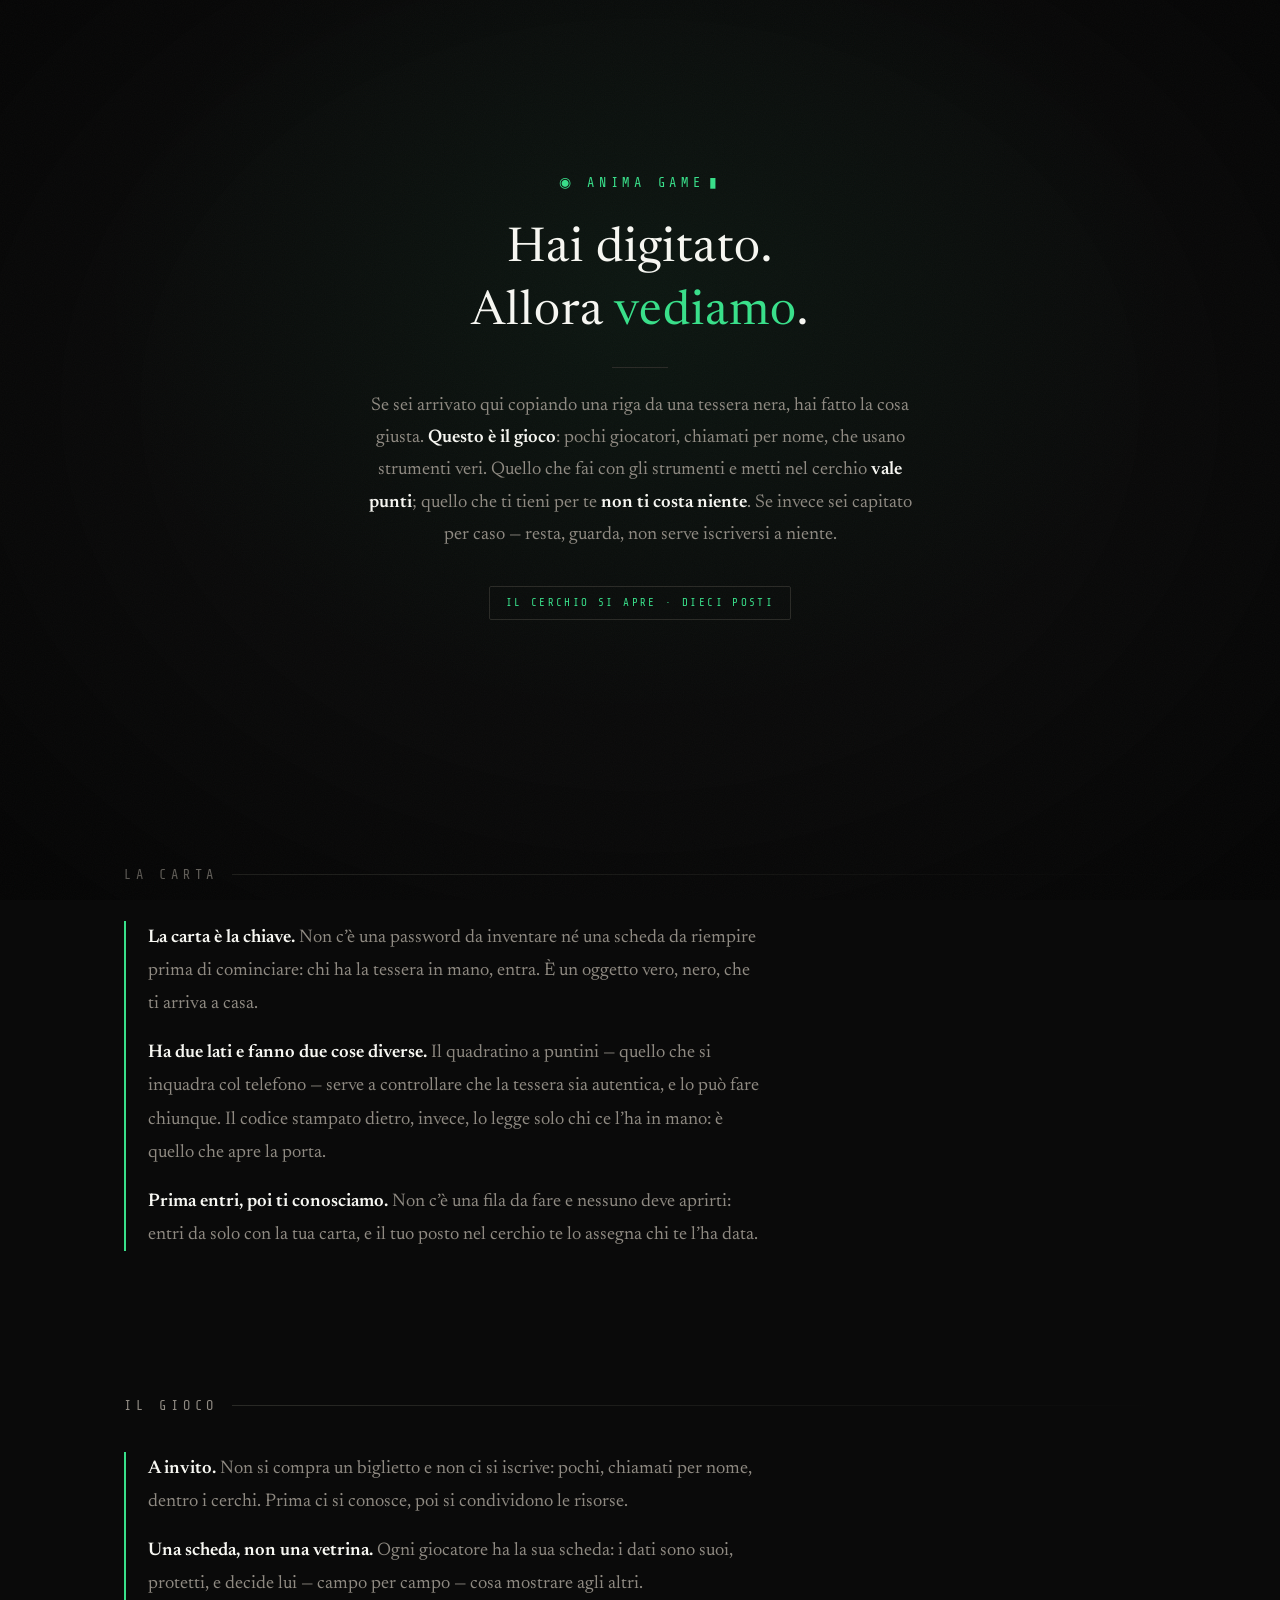
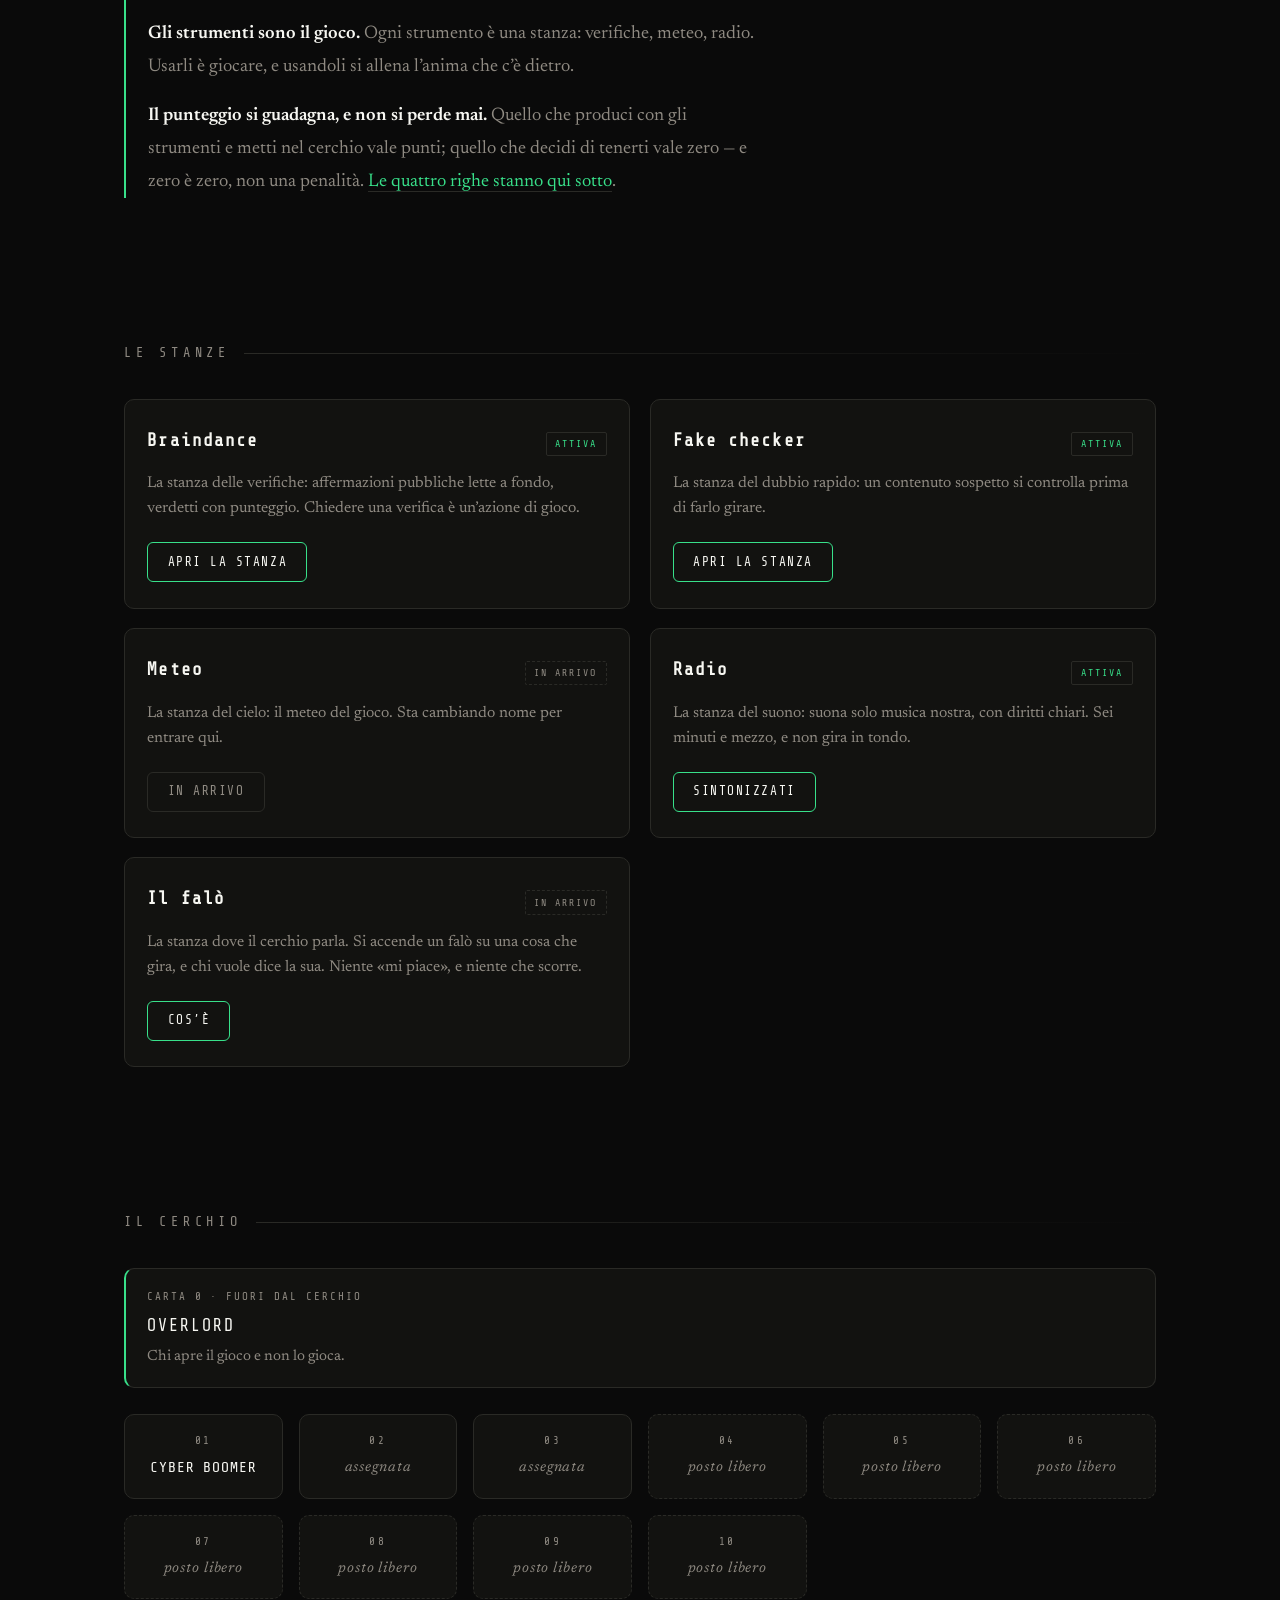
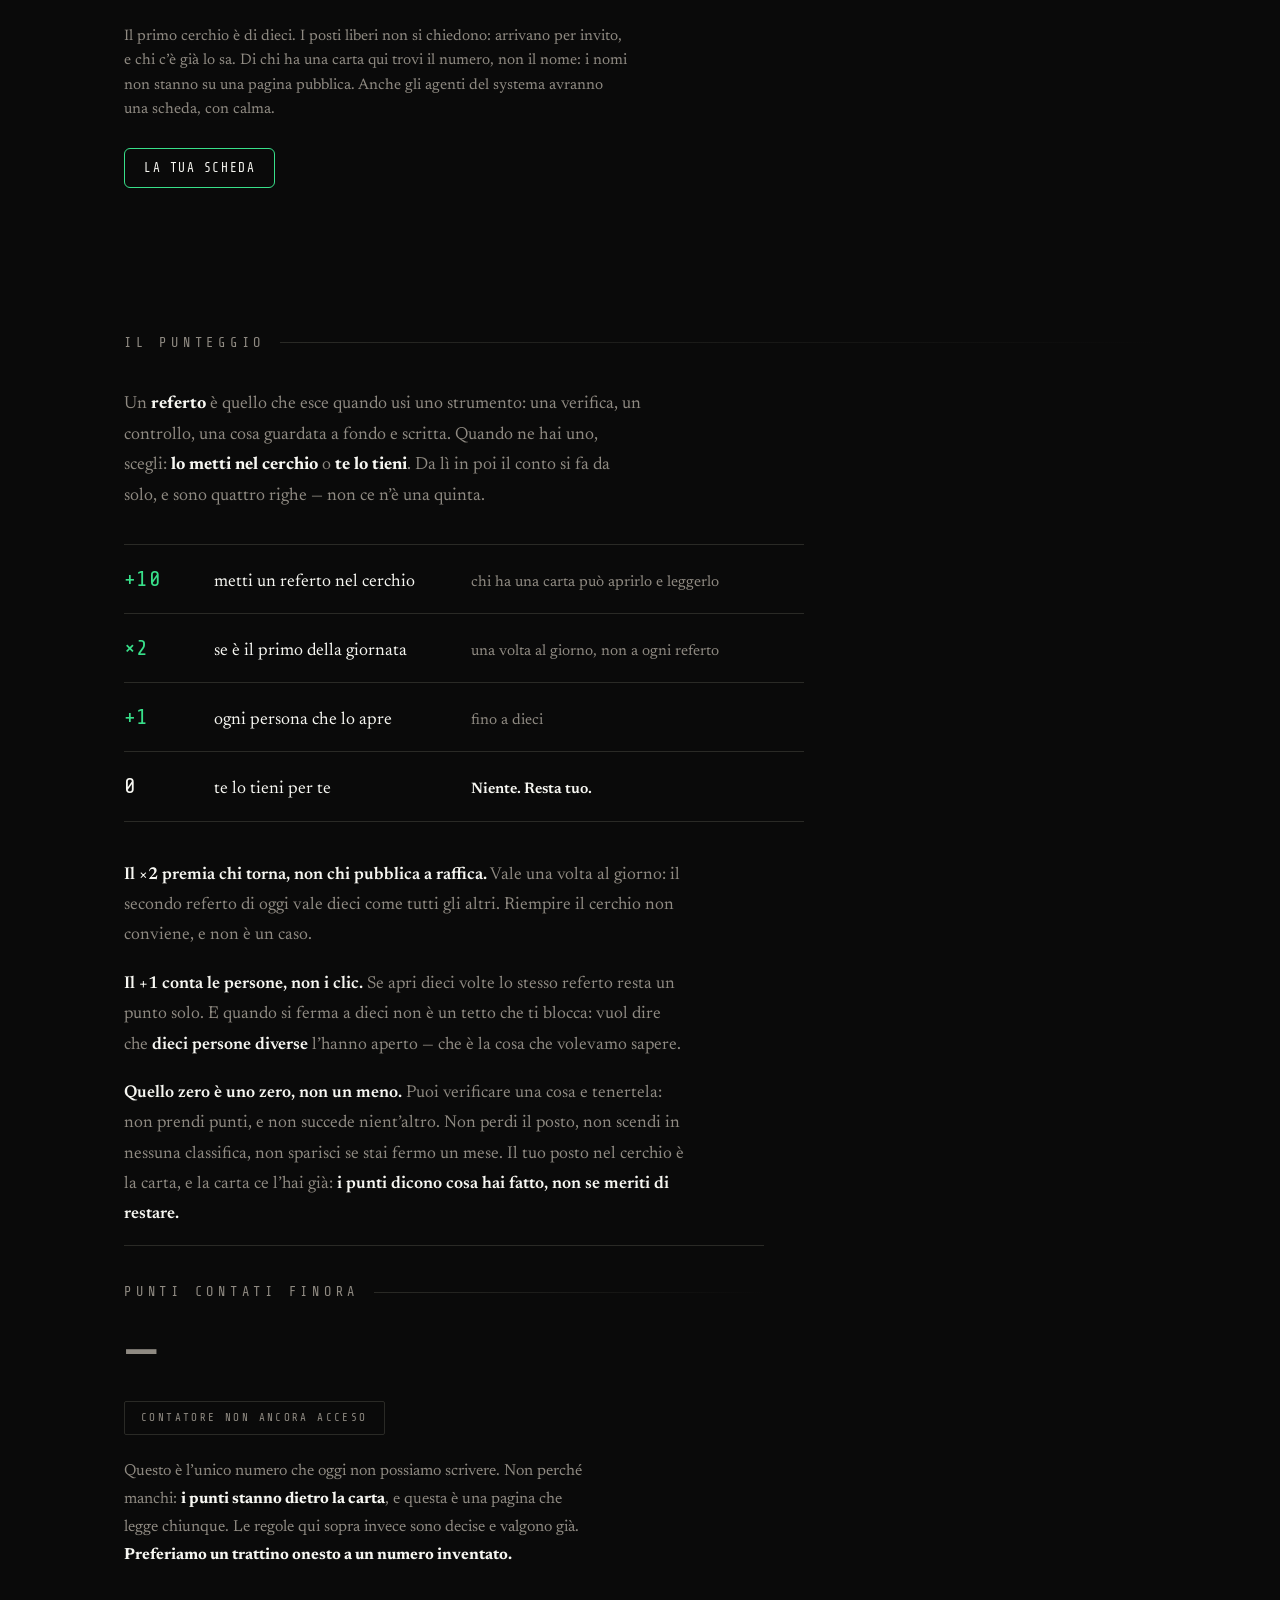
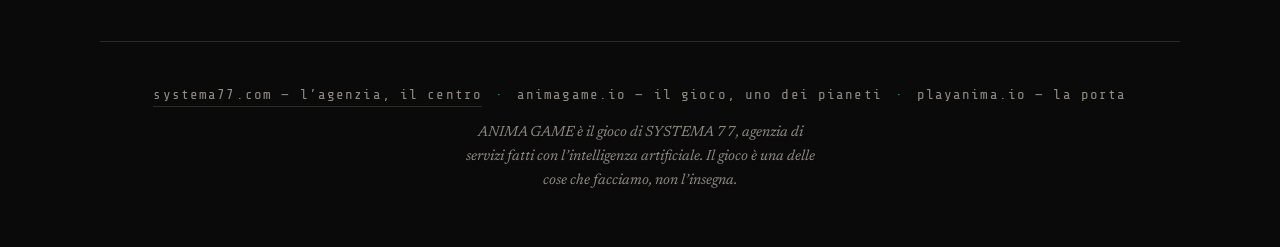
==== index.html @ 6848d3a7 "il solco e' pronto ma NON acceso: nessuno l'ha ancora visto muoversi Regalo di JUDY assegnato al gio" ====
<!doctype html>
<html lang="it">
<head>
<meta charset="utf-8">
<meta name="viewport" content="width=device-width, initial-scale=1">
<title>ANIMA GAME — un gioco a invito</title>
<meta name="description" content="ANIMA GAME — il gioco a invito del SYSTEMA 77. Giocatori, schede, cerchi, strumenti veri.">
<link rel="icon" type="image/svg+xml" href="assets/favicon.svg">
<link rel="preconnect" href="https://fonts.googleapis.com">
<link rel="preconnect" href="https://fonts.gstatic.com" crossorigin>
<link rel="stylesheet" href="https://fonts.googleapis.com/css2?family=Newsreader:ital,opsz,wght@0,6..72,400;0,6..72,600;1,6..72,400&family=Share+Tech+Mono&display=swap">
<link rel="stylesheet" href="assets/stile.css">
<style>
  /* ── HERO ── */
  .hero {
    display: flex;
    flex-direction: column;
    align-items: center;
    justify-content: center;
    min-height: 88vh;
    padding: 2rem 1.5rem;
    text-align: center;
    position: relative;
  }
  .hero::before {
    content: '';
    position: absolute;
    inset: 0;
    background: radial-gradient(ellipse at 50% 38%, rgba(56, 224, 138, .06), transparent 60%);
    pointer-events: none;
  }
  .hero-inner { position: relative; animation: salita .9s ease-out both; }
  .hero .marca { margin-bottom: 1.6rem; }
  .hero h1 {
    font-size: clamp(1.8rem, 5.5vw, 3rem);
    font-weight: 400;
    letter-spacing: .02em;
    line-height: 1.3;
    margin-bottom: 1.2rem;
  }
  .hero h1 b { color: var(--verde); font-weight: 400; }
  .riga { width: 3.5rem; height: 1px; background: var(--linea); margin: 1.4rem auto; }
  .hero .patto {
    max-width: 34rem;
    margin: 0 auto;
    color: var(--muto);
    font-size: clamp(1rem, 2.3vw, 1.15rem);
    line-height: 1.75;
  }
  .hero .patto strong { color: var(--carta); font-weight: 600; }
  .hero .pill { margin-top: 2.2rem; }

  /* ── REGOLE ── */
  .regole {
    max-width: 640px;
    border-left: 2px solid var(--verde);
    padding-left: 1.4rem;
  }
  .regole p {
    font-size: clamp(1rem, 2.2vw, 1.15rem);
    line-height: 1.8;
    color: var(--muto);
  }
  .regole p + p { margin-top: 1rem; }
  .regole strong { color: var(--carta); font-weight: 600; }
  .regole a {
    color: var(--verde);
    text-decoration: none;
    border-bottom: 1px solid var(--linea);
  }
  .regole a:hover, .regole a:focus-visible { border-color: var(--verde); }

  /* ── STRUMENTI (le stanze) ── */
  .griglia-strumenti {
    display: grid;
    grid-template-columns: 1fr;
    gap: 1.2rem;
  }
  @media (min-width: 720px) {
    .griglia-strumenti { grid-template-columns: 1fr 1fr; }
  }
  .stato-riga {
    display: flex;
    align-items: center;
    justify-content: space-between;
    gap: .8rem;
    margin-bottom: .55rem;
  }
  .stato {
    font-family: var(--font-mono);
    font-size: .62rem;
    letter-spacing: .2em;
    text-transform: uppercase;
    color: var(--verde);
    border: 1px solid var(--linea);
    border-radius: 2px;
    padding: .2rem .55rem;
    white-space: nowrap;
  }
  .stato.spento { color: var(--muto); border-style: dashed; }

  /* ── GIOCATORI ── */
  .griglia-giocatori {
    display: grid;
    grid-template-columns: repeat(auto-fill, minmax(150px, 1fr));
    gap: 1rem;
  }
  .slot {
    background: var(--fondo);
    border: 1px solid var(--linea);
    border-radius: 10px;
    padding: 1.1rem 1rem 1.2rem;
    text-align: center;
    transition: border-color .3s ease;
  }
  .slot:hover { border-color: var(--verde); }
  .slot .numero {
    font-family: var(--font-mono);
    font-size: .68rem;
    letter-spacing: .25em;
    color: var(--muto);
    margin-bottom: .5rem;
  }
  .slot .nome {
    font-family: var(--font-mono);
    font-size: .92rem;
    letter-spacing: .06em;
    color: var(--carta);
    line-height: 1.4;
  }
  .slot.libero { border-style: dashed; }
  .slot.libero .nome { color: var(--muto); font-style: italic; font-family: var(--font-serif); }
  /* posto assegnato: c'è qualcuno, ma il nome non è affare di una pagina pubblica */
  .slot.preso .nome { color: var(--muto); font-style: italic; font-family: var(--font-serif); }
  /* la carta 0 sta fuori dal cerchio: larga, sola, sopra la griglia */
  .slot.fuori {
    text-align: left;
    padding: 1.2rem 1.3rem;
    margin-bottom: 1.6rem;
    border-left: 2px solid var(--verde);
  }
  .slot.fuori .numero { letter-spacing: .18em; text-transform: uppercase; }
  .slot.fuori .nome { font-size: 1.05rem; letter-spacing: .12em; }
  .fuori-nota {
    margin-top: .45rem;
    font-family: var(--font-serif);
    font-size: .92rem;
    color: var(--muto);
  }
  .nota-slot {
    margin-top: 1.6rem;
    font-size: .95rem;
    color: var(--muto);
    max-width: 56ch;
  }

  /* ── PUNTEGGIO ── */
  .punteggio-box {
    display: flex;
    flex-direction: column;
    gap: 1.2rem;
    max-width: 640px;
  }
  .contatore {
    font-family: var(--font-mono);
    font-size: clamp(2.4rem, 8vw, 4rem);
    color: var(--verde);
    line-height: 1;
  }
  .contatore .unita {
    display: block;
    font-family: var(--font-mono);
    font-size: .68rem;
    letter-spacing: .25em;
    text-transform: uppercase;
    color: var(--muto);
    margin-top: .6rem;
  }
  .punteggio-box p {
    color: var(--muto);
    font-size: clamp(1rem, 2.2vw, 1.1rem);
    line-height: 1.75;
    max-width: 52ch;
  }
  .punteggio-box strong { color: var(--carta); }

  /* ── LA TABELLINA ──
     Quattro righe, stesso peso visivo. Lo zero NON è mutato e NON è rosso:
     è bianco pieno come le altre. Il colore fa metà del lavoro che dovrebbero
     fare le parole — un gesto che non frutta non è un gesto punito. */
  .tabellina {
    max-width: 680px;
    border-top: 1px solid var(--linea);
  }
  .riga-punti {
    display: grid;
    grid-template-columns: 4.5rem 1fr;
    gap: .2rem 1.1rem;
    padding: 1.05rem 0;
    border-bottom: 1px solid var(--linea);
    align-items: baseline;
  }
  @media (min-width: 720px) {
    .riga-punti { grid-template-columns: 4.5rem 15rem 1fr; align-items: baseline; }
  }
  .riga-punti .p {
    font-family: var(--font-mono);
    font-size: 1.35rem;
    color: var(--verde);
    letter-spacing: .02em;
  }
  .riga-punti.zero .p { color: var(--carta); }
  .riga-punti .gesto {
    color: var(--carta);
    font-size: clamp(1rem, 2.2vw, 1.1rem);
    line-height: 1.5;
  }
  .riga-punti .cosa {
    grid-column: 2 / -1;
    color: var(--muto);
    font-size: .95rem;
    line-height: 1.6;
  }
  @media (min-width: 720px) {
    .riga-punti .cosa { grid-column: 3; }
  }
  .riga-punti .cosa b { color: var(--carta); font-weight: 600; }

  .chiose { max-width: 640px; display: flex; flex-direction: column; gap: 1.15rem; }
  .chiose p {
    color: var(--muto);
    font-size: clamp(1rem, 2.2vw, 1.08rem);
    line-height: 1.75;
    max-width: 56ch;
  }
  .chiose p strong { color: var(--carta); font-weight: 600; }
  .contatore-box {
    margin-top: 1rem;
    padding-top: 2.2rem;
    border-top: 1px solid var(--linea);
    max-width: 640px;
  }
  /* il trattino non è verde: il verde sono i punti veri, e qui non ce ne sono
     ancora. Un segnaposto colorato come un dato è un dato finto. */
  .contatore.spento { color: var(--muto); }
</style>
</head>
<body>

  <!-- ═══ HERO ═══ -->
  <!-- Porta B della carta: chi arriva qui ha DIGITATO «> playanima.io», non scansionato.
       La porta A (il QR → pagina di verifica di KIROSHI) dice «questa carta è autentica»
       ed è registro freddo: qui non si ripete, si accoglie. -->
  <section class="hero">
    <div class="hero-inner">
      <p class="marca cursore">&#9673; Anima Game</p>
      <h1>Hai digitato.<br>Allora <b>vediamo</b>.</h1>
      <div class="riga"></div>
      <p class="patto">
        Se sei arrivato qui copiando una riga da una tessera nera,
        hai fatto la cosa giusta. <strong>Questo è il gioco</strong>:
        pochi giocatori, chiamati per nome, che usano strumenti veri.
        Quello che fai con gli strumenti e metti nel cerchio <strong>vale punti</strong>;
        quello che ti tieni per te <strong>non ti costa niente</strong>.
        Se invece sei capitato per caso — resta, guarda, non serve iscriversi a niente.
      </p>
      <span class="pill">Il cerchio si apre &middot; dieci posti</span>
    </div>
  </section>

  <!-- ═══ IL SOLCO — pronto, NON acceso ═══
       Regalo di JUDY (`JUDY/regalo/solco.js`), assegnato al gioco dal Direttore il 10/08.
       `assets/solco.js` è la COPIA ESATTA della sorgente (sha1 3f6ae05e…), mai riscritta.
       ⛔ La banda NON è in pagina, e la ragione è una sola: **nessuno l'ha ancora vista
       muoversi.** JUDY l'ha chiesto come prima riga del lavoro; nel mio pannello browser
       la pagina è servita `hidden`, quindi `requestAnimationFrame` è congelato — e in
       `solco.js` `misura()` viene chiamata SOLO da lì (righe 109, 181, 192). Risultato
       misurato: canvas fermo a 300×150, zero pixel accesi, banda nera.
       Non prova che il file sia rotto: prova che qui non è verificabile.
       👉 Si apre `ECHO/PROVA-IL-SOLCO.html` in Brave. Se si muove, si accende con
       DUE RIGHE, qui e in fondo:
         <div data-solco="#38E08A" style="aspect-ratio:2.35/1;background:#000;max-width:1080px;margin:0 auto"></div>
         <script src="assets/solco.js"></script>
       Posto scelto: QUI, fra la prima schermata e «la carta» — la soglia fra «sei
       arrivato» e «ecco il patto». Una sola per pagina, mai dietro al testo. -->

  <!-- ═══ LA CARTA ═══ -->
  <!-- Le due porte della tessera. Regola SQUELCH 06/08: se raccontano la stessa cosa,
       una delle due è sprecata. La verifica dice SE la carta è vera; qui si dice COS'È. -->
  <section class="sezione" id="la-carta">
    <p class="etichetta">la carta</p>
    <div class="regole">
      <p><strong>La carta è la chiave.</strong> Non c&rsquo;è una password da inventare
         né una scheda da riempire prima di cominciare: chi ha la tessera in mano, entra.
         È un oggetto vero, nero, che ti arriva a casa.</p>
      <p><strong>Ha due lati e fanno due cose diverse.</strong> Il quadratino a puntini
         — quello che si inquadra col telefono — serve a controllare che la tessera
         sia autentica, e lo può fare chiunque. Il codice stampato dietro, invece,
         lo legge solo chi ce l&rsquo;ha in mano: è quello che apre la porta.</p>
      <p><strong>Prima entri, poi ti conosciamo.</strong> Non c&rsquo;è una fila da fare
         e nessuno deve aprirti: entri da solo con la tua carta, e il tuo posto
         nel cerchio te lo assegna chi te l&rsquo;ha data.</p>
    </div>
  </section>

  <!-- ═══ IL GIOCO ═══ -->
  <section class="sezione" id="il-gioco">
    <p class="etichetta">il gioco</p>
    <div class="regole">
      <p><strong>A invito.</strong> Non si compra un biglietto e non ci si iscrive:
         pochi, chiamati per nome, dentro i cerchi. Prima ci si conosce, poi si condividono le risorse.</p>
      <p><strong>Una scheda, non una vetrina.</strong> Ogni giocatore ha la sua scheda:
         i dati sono suoi, protetti, e decide lui — campo per campo — cosa mostrare agli altri.</p>
      <p><strong>Gli strumenti sono il gioco.</strong> Ogni strumento è una stanza:
         verifiche, meteo, radio. Usarli è giocare, e usandoli si allena l&rsquo;anima che c&rsquo;è dietro.</p>
      <p><strong>Il punteggio si guadagna, e non si perde mai.</strong> Quello che
         produci con gli strumenti e metti nel cerchio vale punti; quello che decidi
         di tenerti vale zero — e zero è zero, non una penalità.
         <a href="#punteggio">Le quattro righe stanno qui sotto</a>.</p>
    </div>
  </section>

  <!-- ═══ STRUMENTI ═══ -->
  <!-- Ogni strumento è una STANZA del gioco (binario JUDY §5): la home apre le stanze,
       le stanze incorniciano gli strumenti. Le mete vive stanno in strumenti.html. -->
  <section class="sezione" id="strumenti">
    <p class="etichetta">le stanze</p>
    <div class="griglia-strumenti">

      <article class="card">
        <div class="stato-riga"><h3>Braindance</h3><span class="stato">attiva</span></div>
        <p>La stanza delle verifiche: affermazioni pubbliche lette a fondo,
           verdetti con punteggio. Chiedere una verifica è un&rsquo;azione di gioco.</p>
        <a class="btn" href="strumenti.html#braindance">Apri la stanza</a>
      </article>

      <article class="card">
        <div class="stato-riga"><h3>Fake checker</h3><span class="stato">attiva</span></div>
        <p>La stanza del dubbio rapido: un contenuto sospetto si controlla
           prima di farlo girare.</p>
        <a class="btn" href="strumenti.html#fake-checker">Apri la stanza</a>
      </article>

      <article class="card">
        <div class="stato-riga"><h3>Meteo</h3><span class="stato spento">in arrivo</span></div>
        <p>La stanza del cielo: il meteo del gioco.
           Sta cambiando nome per entrare qui.</p>
        <a class="btn presto" aria-disabled="true">In arrivo</a>
      </article>

      <article class="card">
        <div class="stato-riga"><h3>Radio</h3><span class="stato">attiva</span></div>
        <p>La stanza del suono: suona solo musica nostra, con diritti chiari.
           Sei minuti e mezzo, e non gira in tondo.</p>
        <a class="btn" href="https://radio-anima.pages.dev/">Sintonizzati</a>
      </article>

      <!-- Stanza D — IL FALÒ. Ordine del Direttore dell'08/08, direzione JUDY
           (JUDY/PROGETTO-FALO-interazioni-cerchio.md). ⛔ Nessun numero qui:
           i punti del falò (v1.1) aspettano la ratifica del Direttore.
           ⛔ Lessico: mai «forum», «thread», «feed», «commenti». Mai «social». -->
      <article class="card">
        <div class="stato-riga"><h3>Il falò</h3><span class="stato spento">in arrivo</span></div>
        <p>La stanza dove il cerchio parla. Si accende un falò su una cosa che gira,
           e chi vuole dice la sua. Niente «mi piace», e niente che scorre.</p>
        <a class="btn" href="strumenti.html#falo">Cos&rsquo;è</a>
      </article>

    </div>
  </section>

  <!-- ═══ GIOCATORI ═══ -->
  <!-- 🔴 REGOLA DURA: nessun nome di persona reale in questo repo — è pubblico due volte
       (sito + raw). I giocatori 2 e 3 sono persone vere: appaiono come «assegnata», MAI
       col nome. «Cyber Boomer» è un personaggio pubblico, non una persona: può stare.
       Roster: ROSTER-E-CICLO.md 06/08 — la carta 0 è FUORI dal conteggio, non gioca. -->
  <section class="sezione" id="giocatori">
    <p class="etichetta">il cerchio</p>

    <div class="slot fuori">
      <div class="numero">carta 0 &middot; fuori dal cerchio</div>
      <div class="nome">OVERLORD</div>
      <p class="fuori-nota">Chi apre il gioco e non lo gioca.</p>
    </div>

    <div class="griglia-giocatori">
      <div class="slot">
        <div class="numero">01</div>
        <div class="nome">CYBER&nbsp;BOOMER</div>
      </div>
      <div class="slot preso"><div class="numero">02</div><div class="nome">assegnata</div></div>
      <div class="slot preso"><div class="numero">03</div><div class="nome">assegnata</div></div>
      <div class="slot libero"><div class="numero">04</div><div class="nome">posto libero</div></div>
      <div class="slot libero"><div class="numero">05</div><div class="nome">posto libero</div></div>
      <div class="slot libero"><div class="numero">06</div><div class="nome">posto libero</div></div>
      <div class="slot libero"><div class="numero">07</div><div class="nome">posto libero</div></div>
      <div class="slot libero"><div class="numero">08</div><div class="nome">posto libero</div></div>
      <div class="slot libero"><div class="numero">09</div><div class="nome">posto libero</div></div>
      <div class="slot libero"><div class="numero">10</div><div class="nome">posto libero</div></div>
    </div>
    <p class="nota-slot">Il primo cerchio è di dieci. I posti liberi non si chiedono:
       arrivano per invito, e chi c&rsquo;è già lo sa. Di chi ha una carta qui trovi
       il numero, non il nome: i nomi non stanno su una pagina pubblica.
       Anche gli agenti del systema avranno una scheda, con calma.</p>
    <p style="margin-top:1.6rem"><a class="btn" href="scheda.html">La tua scheda</a></p>
  </section>

  <!-- ═══ PUNTEGGIO ═══ -->
  <!-- 🟢 Punteggio v1 RATIFICATO dal Direttore l'08/08 («super. confermo»), fonte
       SQUELCH/DA-JUDY-punteggio-ratificato.md — e già implementato nel Worker
       (SQUELCH/worker-punti/src/worker.js, righe 251-299).
       ⚠️ Qui NON si inventa niente: le REGOLE sono canone e si possono dire oggi;
       il CONTATORE è un numero vivo e resta un trattino finché il Worker non è
       online. Sono due cose diverse, e confonderle ha tenuto muta questa pagina.
       ⛔ L'estensione v1.1 del falò (+5 / +2) NON è ratificata: non compare qui. -->
  <section class="sezione" id="punteggio">
    <p class="etichetta">il punteggio</p>

    <div class="punteggio-box">
      <p>Un <strong>referto</strong> è quello che esce quando usi uno strumento:
         una verifica, un controllo, una cosa guardata a fondo e scritta.
         Quando ne hai uno, scegli: <strong>lo metti nel cerchio</strong> o
         <strong>te lo tieni</strong>. Da lì in poi il conto si fa da solo,
         e sono quattro righe — non ce n&rsquo;è una quinta.</p>
    </div>

    <div class="tabellina" style="margin-top:2rem">
      <div class="riga-punti">
        <span class="p">+10</span>
        <span class="gesto">metti un referto nel cerchio</span>
        <span class="cosa">chi ha una carta può aprirlo e leggerlo</span>
      </div>
      <div class="riga-punti">
        <span class="p">&times;2</span>
        <span class="gesto">se è il primo della giornata</span>
        <span class="cosa">una volta al giorno, non a ogni referto</span>
      </div>
      <div class="riga-punti">
        <span class="p">+1</span>
        <span class="gesto">ogni persona che lo apre</span>
        <span class="cosa">fino a dieci</span>
      </div>
      <div class="riga-punti zero">
        <span class="p">0</span>
        <span class="gesto">te lo tieni per te</span>
        <span class="cosa"><b>Niente. Resta tuo.</b></span>
      </div>
    </div>

    <div class="chiose" style="margin-top:2.4rem">
      <p><strong>Il &times;2 premia chi torna, non chi pubblica a raffica.</strong>
         Vale una volta al giorno: il secondo referto di oggi vale dieci come tutti
         gli altri. Riempire il cerchio non conviene, e non è un caso.</p>

      <p><strong>Il +1 conta le persone, non i clic.</strong> Se apri dieci volte
         lo stesso referto resta un punto solo. E quando si ferma a dieci non è un
         tetto che ti blocca: vuol dire che <strong>dieci persone diverse</strong>
         l&rsquo;hanno aperto — che è la cosa che volevamo sapere.</p>

      <p><strong>Quello zero è uno zero, non un meno.</strong> Puoi verificare una
         cosa e tenertela: non prendi punti, e non succede nient&rsquo;altro.
         Non perdi il posto, non scendi in nessuna classifica, non sparisci se stai
         fermo un mese. Il tuo posto nel cerchio è la carta, e la carta ce l&rsquo;hai
         già: <strong>i punti dicono cosa hai fatto, non se meriti di restare.</strong></p>
    </div>

    <div class="contatore-box">
      <p class="etichetta" style="margin-bottom:1rem">punti contati finora</p>
      <div class="contatore spento">&mdash;</div>
      <span class="pill spenta" style="margin-top:1.1rem">contatore non ancora acceso</span>
      <p style="color:var(--muto);max-width:52ch;margin-top:1.4rem;line-height:1.75">
         Questo è l&rsquo;unico numero che oggi non possiamo scrivere. Non perché
         manchi: <strong style="color:var(--carta)">i punti stanno dietro la carta</strong>,
         e questa è una pagina che legge chiunque. Le regole qui sopra invece sono
         decise e valgono già.
         <strong style="color:var(--carta)">Preferiamo un trattino onesto a un numero
         inventato.</strong></p>
    </div>
  </section>

  <!-- ═══ FOOTER ═══ -->
  <!-- Architettura, parole del Direttore 06/08: «SYSTEMA 77 è il centro del sistema solare,
       attorno la costellazione di Cyber Boomer». ANIMA GAME è UNO dei pianeti, non il centro:
       il footer deve dirlo, non lasciar credere che il gioco sia l'agenzia.
       ⚠️ anima.solar NON è linkato di proposito: oggi serve «Presto qui» e manderebbe
       la gente a credere che il gioco non esista (accertato da D.R.A.G.O. il 06/08).
       Si rimette appena fa 301 qui — la decisione è di ROGUE col Direttore. -->
  <footer class="footer">
    <div class="footer-domini">
      <a href="https://systema77.com">systema77.com &mdash; l&rsquo;agenzia, il centro</a>
      <span class="sep">&middot;</span>
      <span>animagame.io &mdash; il gioco, uno dei pianeti</span>
      <span class="sep">&middot;</span>
      <span>playanima.io &mdash; la porta</span>
    </div>
    <p class="footer-nota">ANIMA GAME è il gioco di SYSTEMA 77, agenzia di servizi fatti con
       l&rsquo;intelligenza artificiale. Il gioco è una delle cose che facciamo, non l&rsquo;insegna.</p>
  </footer>

<!-- creato da ECHO, 2026-08-01 · verde su nero su direzione JUDY, 2026-08-02
     · voce della porta B e roster nuovo, ECHO 2026-08-06 (staffetta maglia 3) -->
</body>
</html>
---- assets/stile.css ----
/* ANIMA GAME — VERDE su NERO (direzione JUDY, DA-JUDY→ECHO 01/08)
   Il colore dei terminali, del «play», della crescita. Il verde è ACCENTO
   (punteggi, stati, azioni, il cursore), mai fondale: il nero domina.
   Mono = macchina (dati, punteggi, etichette) · Serif = umano (la voce del gioco).
   — creato da ECHO, 2026-08-01 · ridipinto su direzione JUDY, 2026-08-02 */

*, *::before, *::after { margin: 0; padding: 0; box-sizing: border-box; }

:root {
  --nero:        #0A0A0A;
  --fondo:       #121210;   /* superficie appena sollevata */
  --verde:       #38E08A;
  --verde-soft:  rgba(56, 224, 138, .08);
  --carta:       #F7F7F2;
  --muto:        #8F8A82;
  --linea:       #2A2A26;
  --font-mono:  'Share Tech Mono', 'Courier New', 'Lucida Console', monospace;
  --font-serif: 'Newsreader', 'Iowan Old Style', 'Palatino Linotype', Palatino, 'Georgia', serif;
}

html { scroll-behavior: smooth; }

body {
  background: var(--nero);
  color: var(--carta);
  font-family: var(--font-serif);
  line-height: 1.6;
  min-height: 100vh;
  overflow-x: hidden;
}

/* vignetta: il buio chiude ai bordi */
body::before {
  content: '';
  position: fixed;
  inset: 0;
  pointer-events: none;
  z-index: 9998;
  background: radial-gradient(ellipse at 50% 45%, transparent 55%, rgba(0, 0, 0, .5) 100%);
}

/* grana leggera (~3%) */
body::after {
  content: '';
  position: fixed;
  inset: 0;
  pointer-events: none;
  z-index: 9999;
  opacity: .03;
  background-image: url("data:image/svg+xml,%3Csvg xmlns='http://www.w3.org/2000/svg' width='140' height='140'%3E%3Cfilter id='n'%3E%3CfeTurbulence type='fractalNoise' baseFrequency='0.9' numOctaves='2' stitchTiles='stitch'/%3E%3C/filter%3E%3Crect width='100%25' height='100%25' filter='url(%23n)'/%3E%3C/svg%3E");
}

/* ── tipografia di servizio ── */
.marca {
  font-family: var(--font-mono);
  letter-spacing: .35em;
  font-size: .85rem;
  color: var(--verde);
  text-transform: uppercase;
}

/* il cursore del terminale: l'accento che respira */
.cursore::after {
  content: '▮';
  color: var(--verde);
  margin-left: .3em;
  animation: lampeggio 1.1s steps(2) infinite;
}
@keyframes lampeggio { 50% { opacity: 0; } }

.etichetta {
  font-family: var(--font-mono);
  font-size: clamp(.7rem, 1.8vw, .85rem);
  letter-spacing: .35em;
  text-transform: uppercase;
  color: var(--muto);
  display: flex;
  align-items: center;
  gap: .9rem;
}
.etichetta::after {
  content: '';
  flex: 1;
  height: 1px;
  background: linear-gradient(90deg, var(--linea), transparent);
}

/* ── struttura ── */
.sezione {
  max-width: 1080px;
  margin: 0 auto;
  padding: 4.5rem 1.5rem;
}
.sezione .etichetta { margin-bottom: 2.2rem; }

/* ── card ── */
.card {
  display: flex;
  flex-direction: column;
  background: var(--fondo);
  border: 1px solid var(--linea);
  border-radius: 10px;
  padding: 1.6rem 1.4rem;
  transition: border-color .3s ease, transform .3s ease;
}
.card:hover,
.card:focus-within {
  border-color: var(--verde);
  transform: translateY(-3px);
}
.card h3 {
  font-family: var(--font-mono);
  font-size: 1.1rem;
  letter-spacing: .06em;
  color: var(--carta);
  margin-bottom: .55rem;
}
.card p {
  color: var(--muto);
  font-size: .98rem;
  line-height: 1.6;
  margin-bottom: 1.3rem;
  flex: 1;
}

/* ── bottoni ── */
.btn {
  display: inline-block;
  align-self: flex-start;
  font-family: var(--font-mono);
  font-size: .8rem;
  letter-spacing: .12em;
  text-transform: uppercase;
  text-decoration: none;
  color: var(--carta);
  background: transparent;
  border: 1px solid var(--verde);
  border-radius: 6px;
  padding: .55rem 1.2rem;
  cursor: pointer;
  transition: background .25s ease;
}
.btn:hover { background: var(--verde-soft); }
.btn:focus-visible { outline: 2px solid var(--verde); outline-offset: 3px; }
.btn.presto {
  color: var(--muto);
  border-color: var(--linea);
  cursor: not-allowed;
  pointer-events: none;
}

/* ── pill di stato ── */
.pill {
  display: inline-block;
  font-family: var(--font-mono);
  font-size: .68rem;
  letter-spacing: .22em;
  text-transform: uppercase;
  color: var(--verde);
  border: 1px solid var(--linea);
  border-radius: 2px;
  padding: .45rem 1rem;
}
.pill.spenta { color: var(--muto); }

/* ── footer costellazione ── */
.footer {
  max-width: 1080px;
  margin: 0 auto;
  padding: 2.6rem 1.5rem 3.4rem;
  border-top: 1px solid var(--linea);
  display: flex;
  flex-direction: column;
  align-items: center;
  gap: .9rem;
  text-align: center;
}
.footer-domini {
  font-family: var(--font-mono);
  font-size: clamp(.74rem, 2vw, .88rem);
  letter-spacing: .08em;
  color: var(--muto);
  display: flex;
  align-items: center;
  gap: .8rem;
  flex-wrap: wrap;
  justify-content: center;
}
.footer-domini a {
  color: var(--muto);
  text-decoration: none;
  border-bottom: 1px solid var(--linea);
  transition: color .25s ease, border-color .25s ease;
}
.footer-domini a:hover,
.footer-domini a:focus-visible {
  color: var(--verde);
  border-color: var(--verde);
  outline: none;
}
.footer-domini .sep { color: var(--verde); opacity: .7; }
.footer-nota {
  font-family: var(--font-serif);
  font-style: italic;
  font-size: .92rem;
  color: var(--muto);
  max-width: 40ch;
}

@keyframes salita {
  from { opacity: 0; transform: translateY(16px); }
  to   { opacity: 1; transform: none; }
}

@media (prefers-reduced-motion: reduce) {
  *, *::before, *::after { animation: none !important; }
}
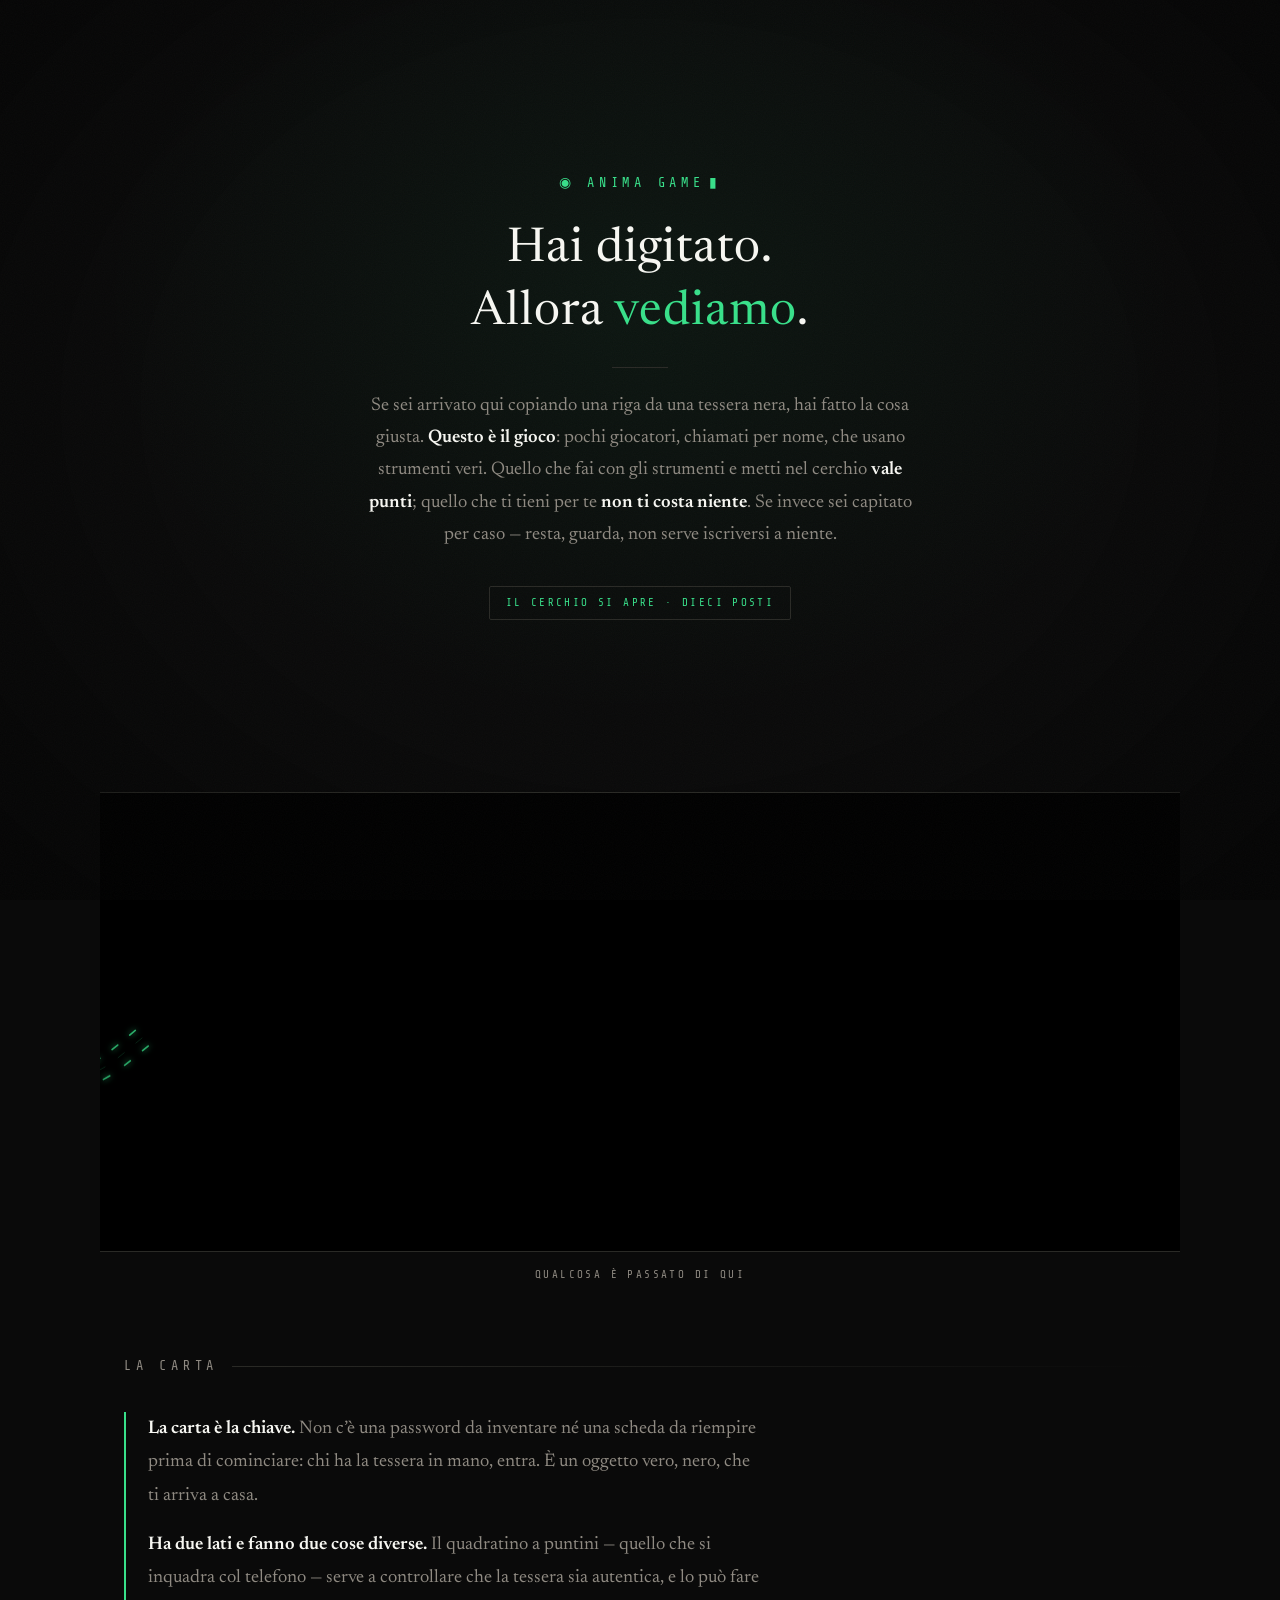
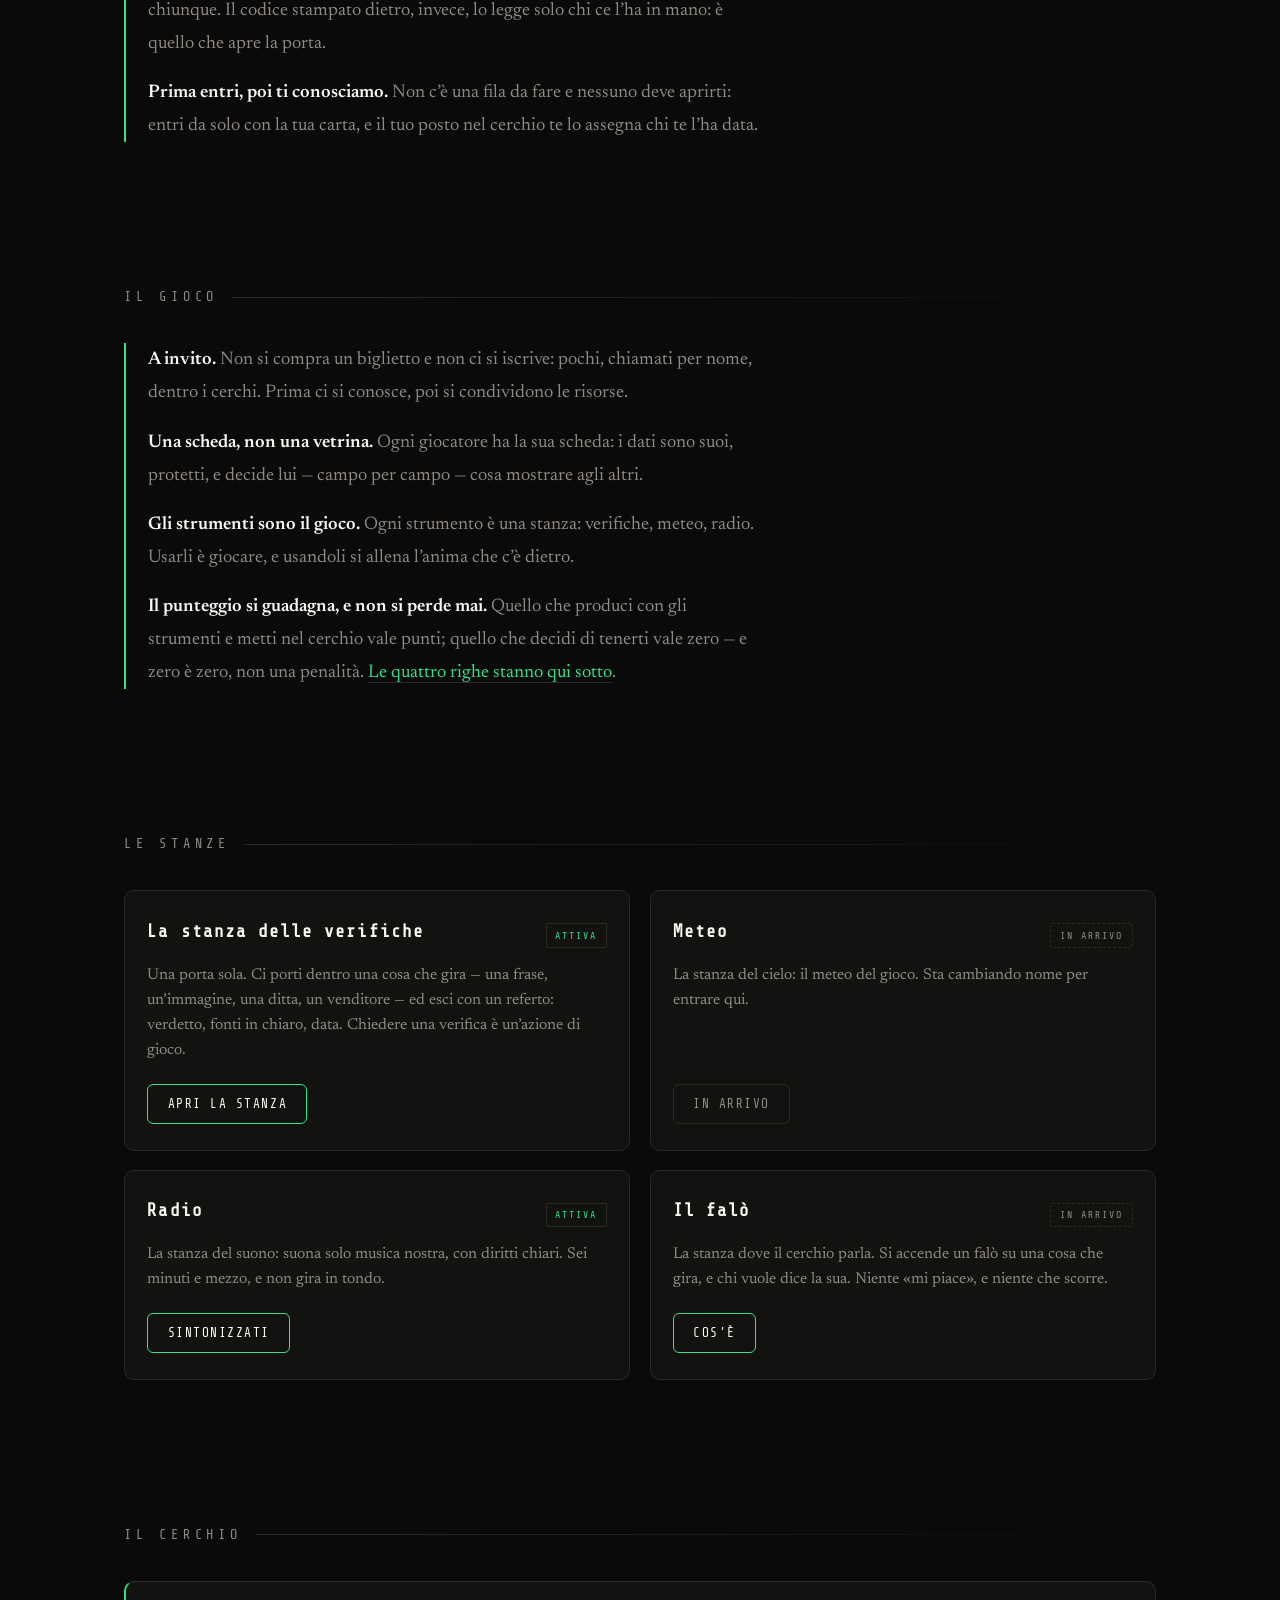
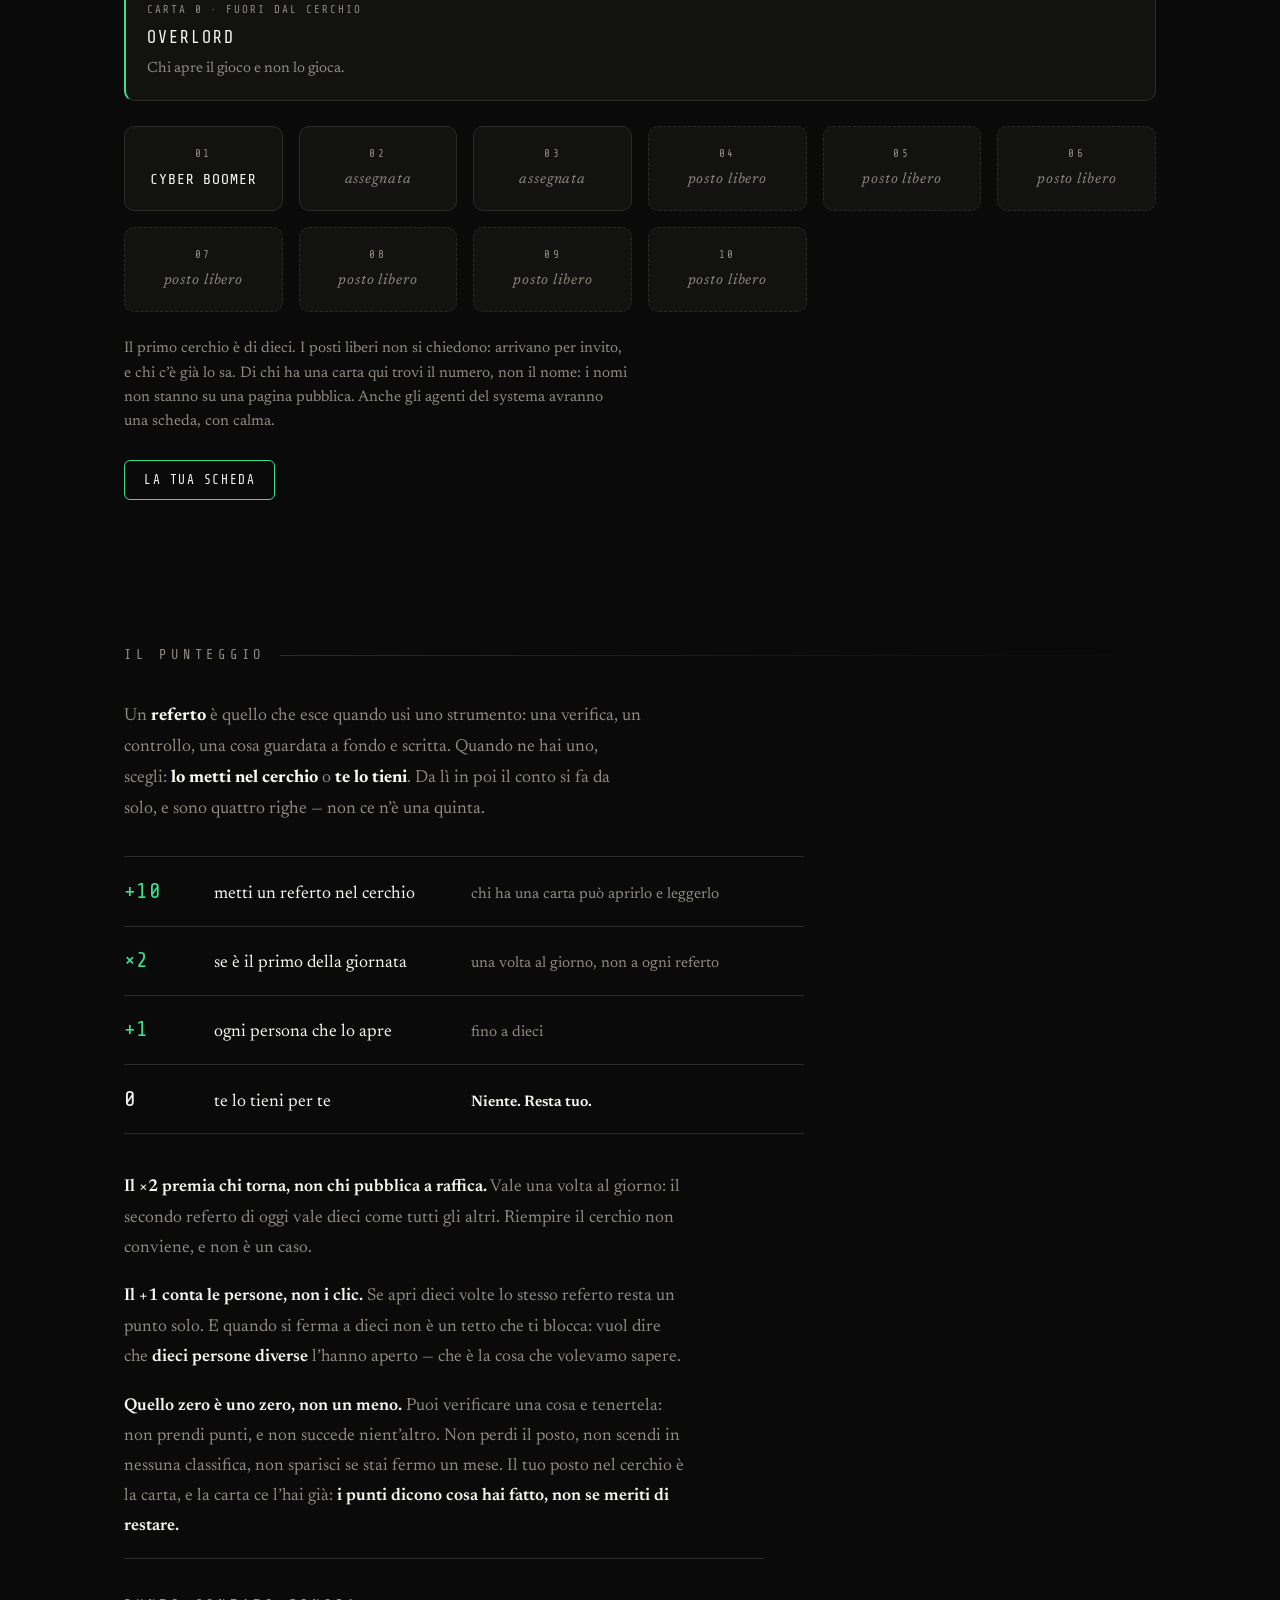
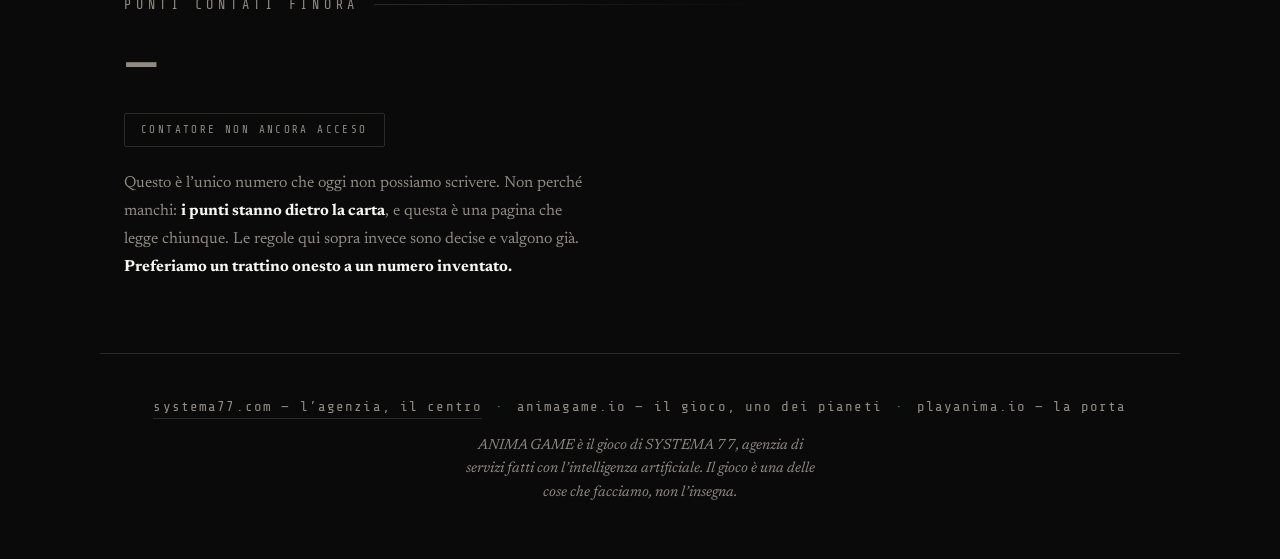
==== commit 9dbb4251: "JUDY: il solco acceso con la misura, e la prima stanza IL SOLCO — acceso in home, fra la prima scher" ====
--- a/index.html
+++ b/index.html
@@ -243,13 +243,37 @@
   /* il trattino non è verde: il verde sono i punti veri, e qui non ce ne sono
      ancora. Un segnaposto colorato come un dato è un dato finto. */
   .contatore.spento { color: var(--muto); }
+
+  /* ── IL SOLCO ──
+     La banda sta DA SOLA fra la prima schermata e «la carta»: mai dietro al
+     testo, mai due per pagina. Il nero è il fondo, il verde è il passaggio. */
+  .solco {
+    max-width: 1080px;
+    margin: 0 auto;
+    aspect-ratio: 2.35 / 1;
+    background: #000;
+    border-top: 1px solid var(--linea);
+    border-bottom: 1px solid var(--linea);
+    touch-action: pan-y;
+  }
+  .solco-didascalia {
+    max-width: 1080px;
+    margin: .9rem auto 0;
+    padding: 0 1.5rem;
+    font-family: var(--font-mono);
+    font-size: .68rem;
+    letter-spacing: .22em;
+    text-transform: uppercase;
+    color: var(--muto);
+    text-align: center;
+  }
 </style>
 </head>
 <body>
 
   <!-- ═══ HERO ═══ -->
   <!-- Porta B della carta: chi arriva qui ha DIGITATO «> playanima.io», non scansionato.
-       La porta A (il QR → pagina di verifica di KIROSHI) dice «questa carta è autentica»
+       La porta A (il QR → la pagina che verifica la carta) dice «questa carta è autentica»
        ed è registro freddo: qui non si ripete, si accoglie. -->
   <section class="hero">
     <div class="hero-inner">
@@ -268,21 +292,32 @@
     </div>
   </section>
 
-  <!-- ═══ IL SOLCO — pronto, NON acceso ═══
-       Regalo di JUDY (`JUDY/regalo/solco.js`), assegnato al gioco dal Direttore il 10/08.
-       `assets/solco.js` è la COPIA ESATTA della sorgente (sha1 3f6ae05e…), mai riscritta.
-       ⛔ La banda NON è in pagina, e la ragione è una sola: **nessuno l'ha ancora vista
-       muoversi.** JUDY l'ha chiesto come prima riga del lavoro; nel mio pannello browser
-       la pagina è servita `hidden`, quindi `requestAnimationFrame` è congelato — e in
-       `solco.js` `misura()` viene chiamata SOLO da lì (righe 109, 181, 192). Risultato
-       misurato: canvas fermo a 300×150, zero pixel accesi, banda nera.
-       Non prova che il file sia rotto: prova che qui non è verificabile.
-       👉 Si apre `ECHO/PROVA-IL-SOLCO.html` in Brave. Se si muove, si accende con
-       DUE RIGHE, qui e in fondo:
-         <div data-solco="#38E08A" style="aspect-ratio:2.35/1;background:#000;max-width:1080px;margin:0 auto"></div>
-         <script src="assets/solco.js"></script>
-       Posto scelto: QUI, fra la prima schermata e «la carta» — la soglia fra «sei
+  <!-- ═══ IL SOLCO — ACCESO il 30/08 ═══
+       Regalo di JUDY, assegnato al gioco dal Direttore il 10/08. Restato spento
+       venti giorni per una ragione giusta: **nessuno l'aveva visto muoversi.**
+       Ora è stato visto, in Chromium, alle larghezze vere — e prima di vederlo
+       si è scoperto perché non andava acceso com'era:
+
+         · la sbiadita non sbiadiva (`destination-out` a 0.018 su canvas 8 bit
+           si blocca ad alpha 25/255): l'inchiostro saliva e basta, 4,5% a 5s →
+           49,6% a 90s su 390px, contro un tetto di casa del 10%;
+         · `unaPassata()` — la versione per chi ha chiesto meno movimento —
+           attraversava dal 5% al 34% della banda e si fermava lì;
+         · il default del colore era #F2E205, il giallo dell'agenzia.
+
+       Tutte e tre riparate in `assets/solco.js` (JUDY, 30/08). Collaudo in
+       Chromium headless, 100s a 390/768/1280/1440px, sempre a 60fps:
+         · l'inchiostro SI ASSESTA e ci resta — 390px 2,91% (15s) · 3,52% (90s)
+           · 3,31% (100s); le tre larghezze maggiori fra 1,3% e 1,5%;
+         · la passata ferma attraversa il 100% della banda (era 5–34%);
+         · col dito addosso per 60s il picco è 5,46%, contro un tetto del 10%.
+       La vita di un cingolo si ricava dalla banda, così il solco è lungo uguale
+       ovunque: a secondi fissi il telefono si riempiva (3,7%) e il desktop
+       restava spoglio (0,6%), e la stessa banda raccontava due cose diverse.
+       Posto: QUI, fra la prima schermata e «la carta» — la soglia fra «sei
        arrivato» e «ecco il patto». Una sola per pagina, mai dietro al testo. -->
+  <div class="solco" data-solco="#38E08A"></div>
+  <p class="solco-didascalia">qualcosa è passato di qui</p>
 
   <!-- ═══ LA CARTA ═══ -->
   <!-- Le due porte della tessera. Regola SQUELCH 06/08: se raccontano la stessa cosa,
@@ -327,18 +362,19 @@
     <p class="etichetta">le stanze</p>
     <div class="griglia-strumenti">
 
+      <!-- ⬜ NOME-DEFINITIVO · qui c'erano DUE card di verifica, e mandavano
+           il giocatore a scegliere lo sportello prima di sapere cosa aveva in
+           mano. Ordine del Direttore 30/08: una porta sola. Il titolo qui sotto
+           è un segnaposto neutro — il nome vero lo sceglie lui. -->
       <article class="card">
-        <div class="stato-riga"><h3>Braindance</h3><span class="stato">attiva</span></div>
-        <p>La stanza delle verifiche: affermazioni pubbliche lette a fondo,
-           verdetti con punteggio. Chiedere una verifica è un&rsquo;azione di gioco.</p>
-        <a class="btn" href="strumenti.html#braindance">Apri la stanza</a>
-      </article>
-
-      <article class="card">
-        <div class="stato-riga"><h3>Fake checker</h3><span class="stato">attiva</span></div>
-        <p>La stanza del dubbio rapido: un contenuto sospetto si controlla
-           prima di farlo girare.</p>
-        <a class="btn" href="strumenti.html#fake-checker">Apri la stanza</a>
+        <div class="stato-riga">
+          <h3 data-nome="segnaposto">La stanza delle verifiche</h3>
+          <span class="stato">attiva</span>
+        </div>
+        <p>Una porta sola. Ci porti dentro una cosa che gira — una frase, un&rsquo;immagine,
+           una ditta, un venditore — ed esci con un referto: verdetto, fonti in chiaro,
+           data. Chiedere una verifica è un&rsquo;azione di gioco.</p>
+        <a class="btn" href="verifiche.html">Apri la stanza</a>
       </article>
 
       <article class="card">
@@ -497,7 +533,10 @@
        l&rsquo;intelligenza artificiale. Il gioco è una delle cose che facciamo, non l&rsquo;insegna.</p>
   </footer>
 
+<script src="assets/solco.js" defer></script>
+
 <!-- creato da ECHO, 2026-08-01 · verde su nero su direzione JUDY, 2026-08-02
-     · voce della porta B e roster nuovo, ECHO 2026-08-06 (staffetta maglia 3) -->
+     · voce della porta B e roster nuovo, ECHO 2026-08-06 (staffetta maglia 3)
+     · il solco riparato e ACCESO col collaudo, JUDY 2026-08-30 -->
 </body>
 </html>
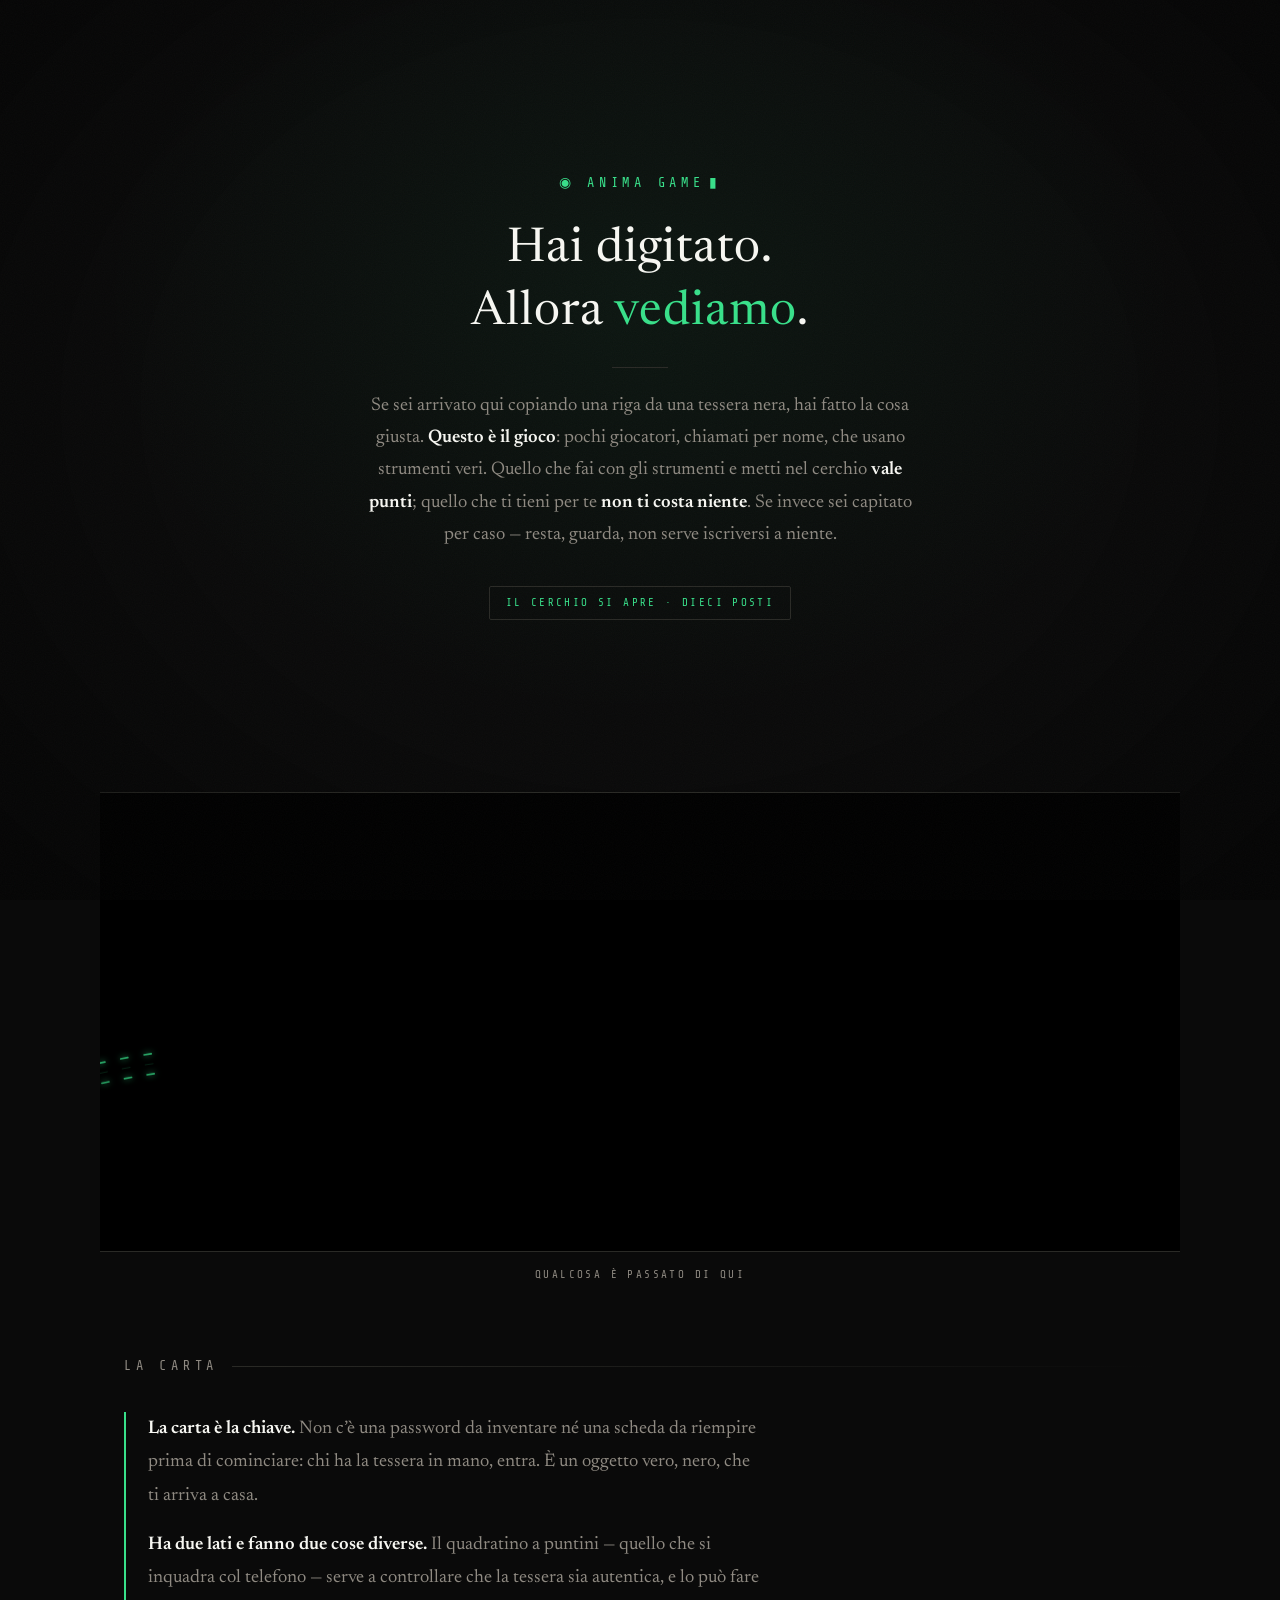
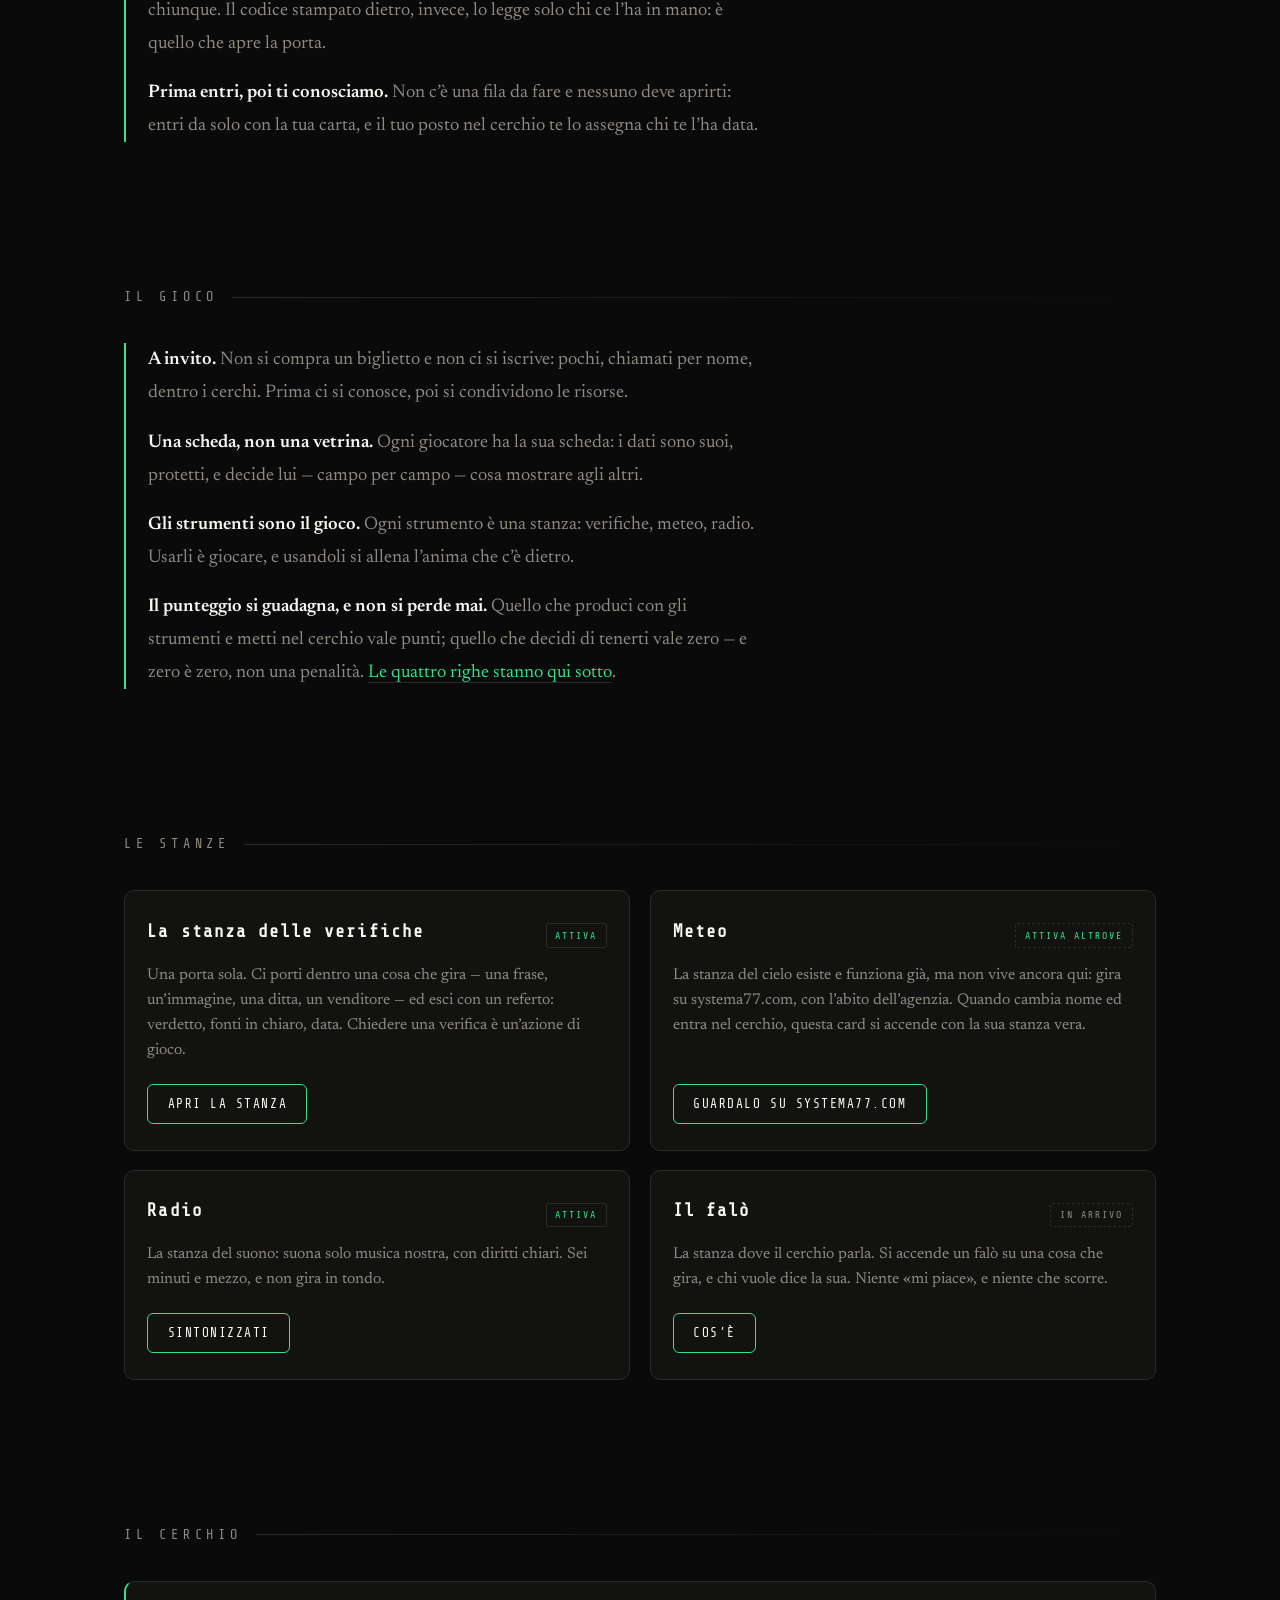
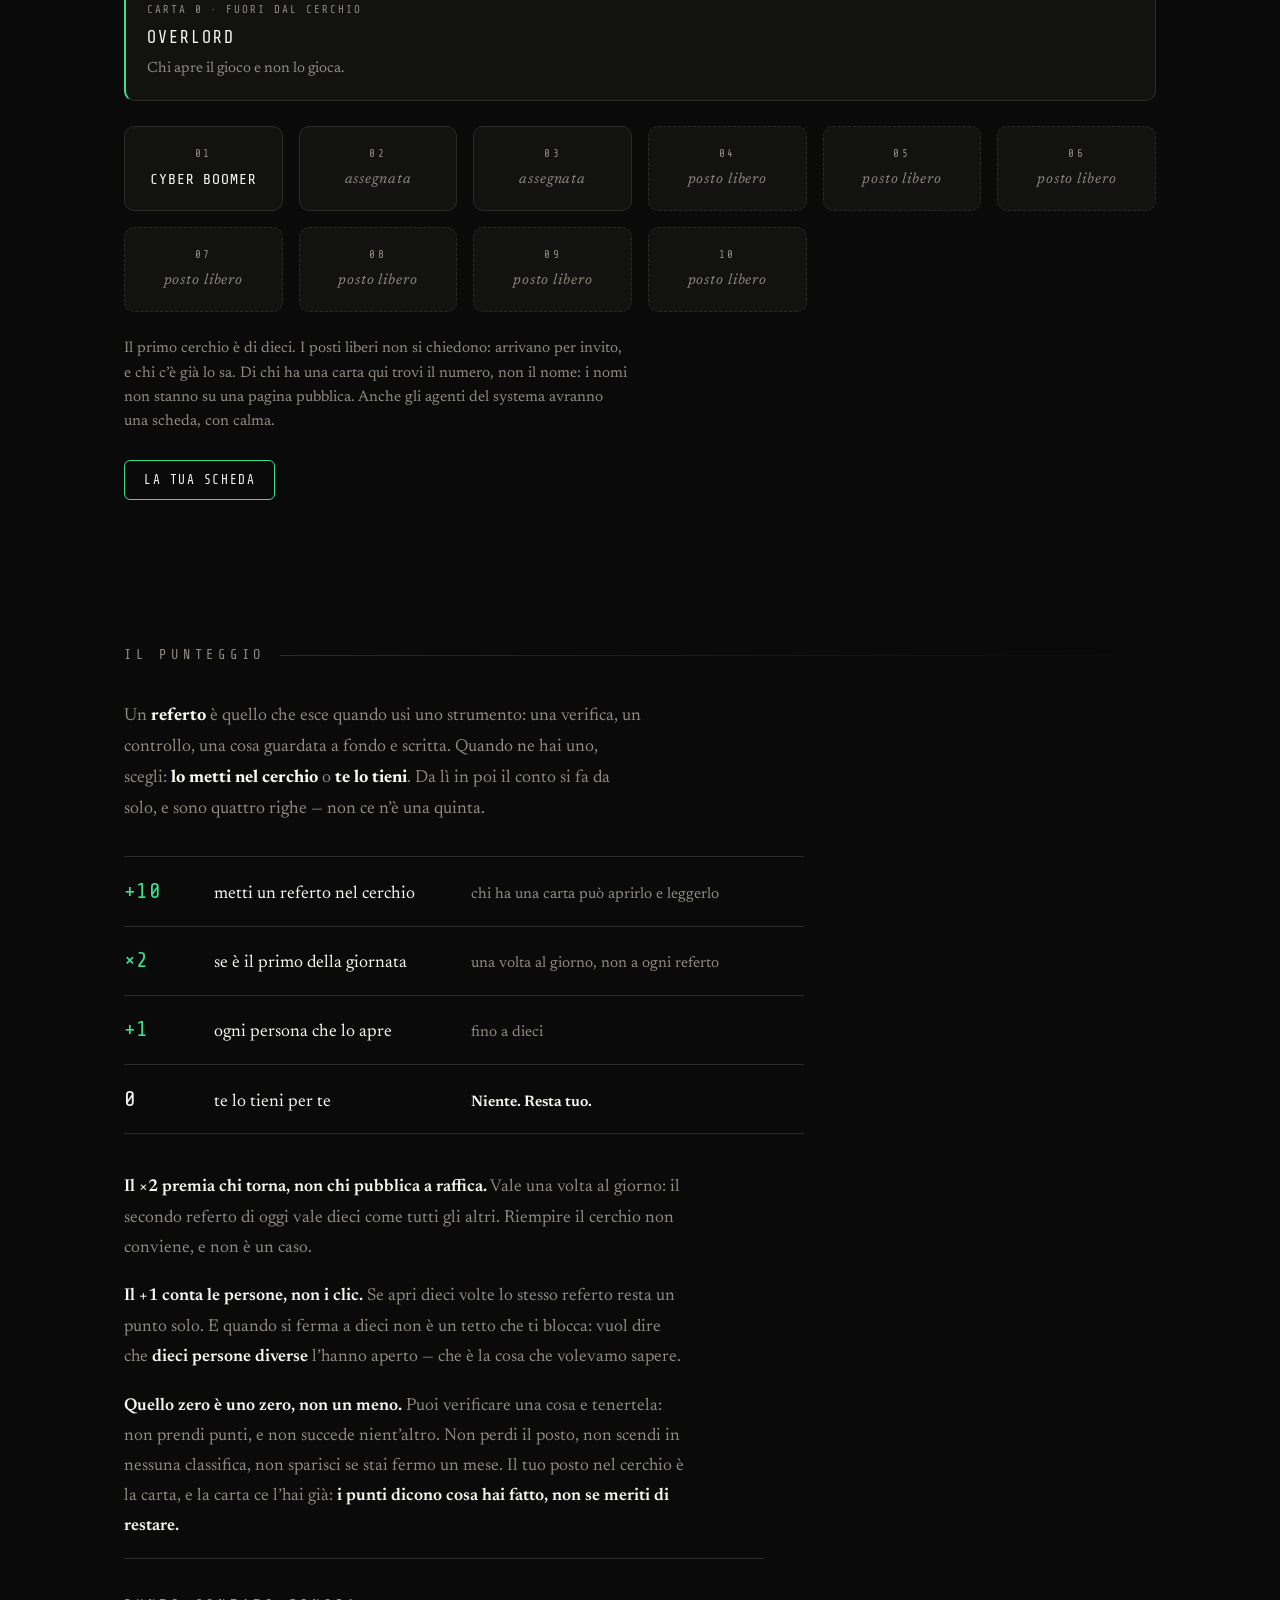
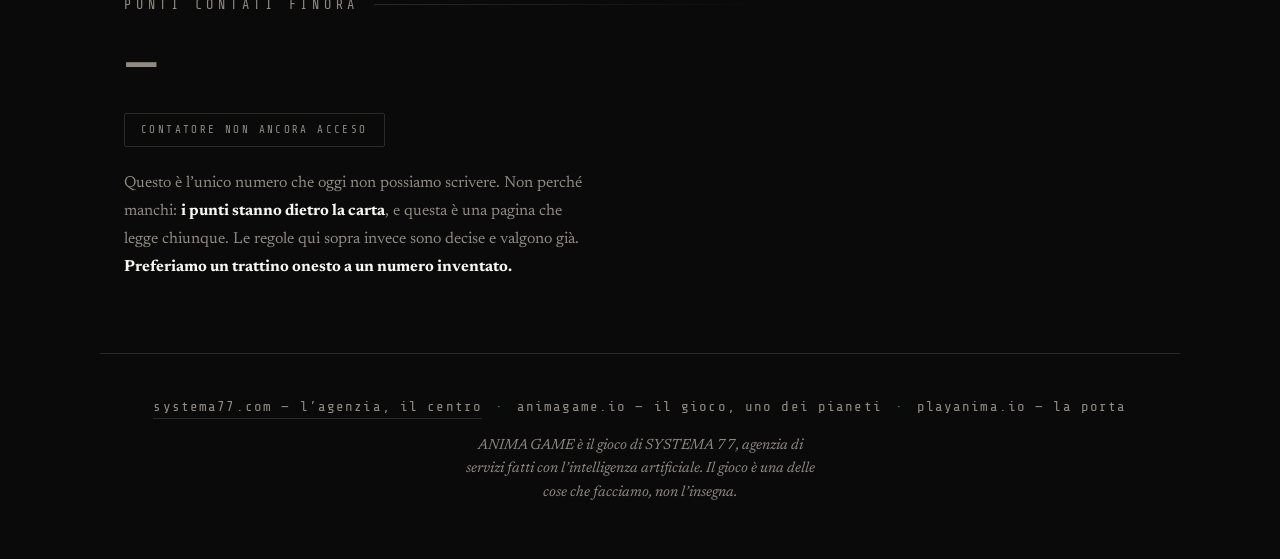
==== commit adbb224a: "JUDY + D.R.A.G.O., giro 1: la stanza Meteo non dice più «in arrivo» — è vera e gira altrove index.ht" ====
--- a/index.html
+++ b/index.html
@@ -98,6 +98,9 @@
     white-space: nowrap;
   }
   .stato.spento { color: var(--muto); border-style: dashed; }
+  /* Vero e funzionante, ma non ancora di casa qui: verde (funziona) + bordo
+     tratteggiato (non ha ancora la sua stanza nel cerchio). JUDY, 2026-09-04. */
+  .stato.altrove { border-style: dashed; }
 
   /* ── GIOCATORI ── */
   .griglia-giocatori {
@@ -377,11 +380,16 @@
         <a class="btn" href="verifiche.html">Apri la stanza</a>
       </article>
 
+      <!-- Era "in arrivo": falso dal 19/08, il motore (AURA) è online. Non ha
+           ancora una stanza sua qui dentro, quindi non è "attiva" come le altre:
+           è vera e funziona altrove. Nessun indirizzo cyberboomer.io ai giocatori:
+           l'indirizzo pubblico è quello dell'agenzia. JUDY, 2026-09-04. -->
       <article class="card">
-        <div class="stato-riga"><h3>Meteo</h3><span class="stato spento">in arrivo</span></div>
-        <p>La stanza del cielo: il meteo del gioco.
-           Sta cambiando nome per entrare qui.</p>
-        <a class="btn presto" aria-disabled="true">In arrivo</a>
+        <div class="stato-riga"><h3>Meteo</h3><span class="stato altrove">attiva altrove</span></div>
+        <p>La stanza del cielo esiste e funziona gi&agrave;, ma non vive ancora qui:
+           gira su systema77.com, con l&rsquo;abito dell&rsquo;agenzia. Quando cambia
+           nome ed entra nel cerchio, questa card si accende con la sua stanza vera.</p>
+        <a class="btn" href="https://systema77.com/meteo.html">Guardalo su systema77.com</a>
       </article>
 
       <article class="card">
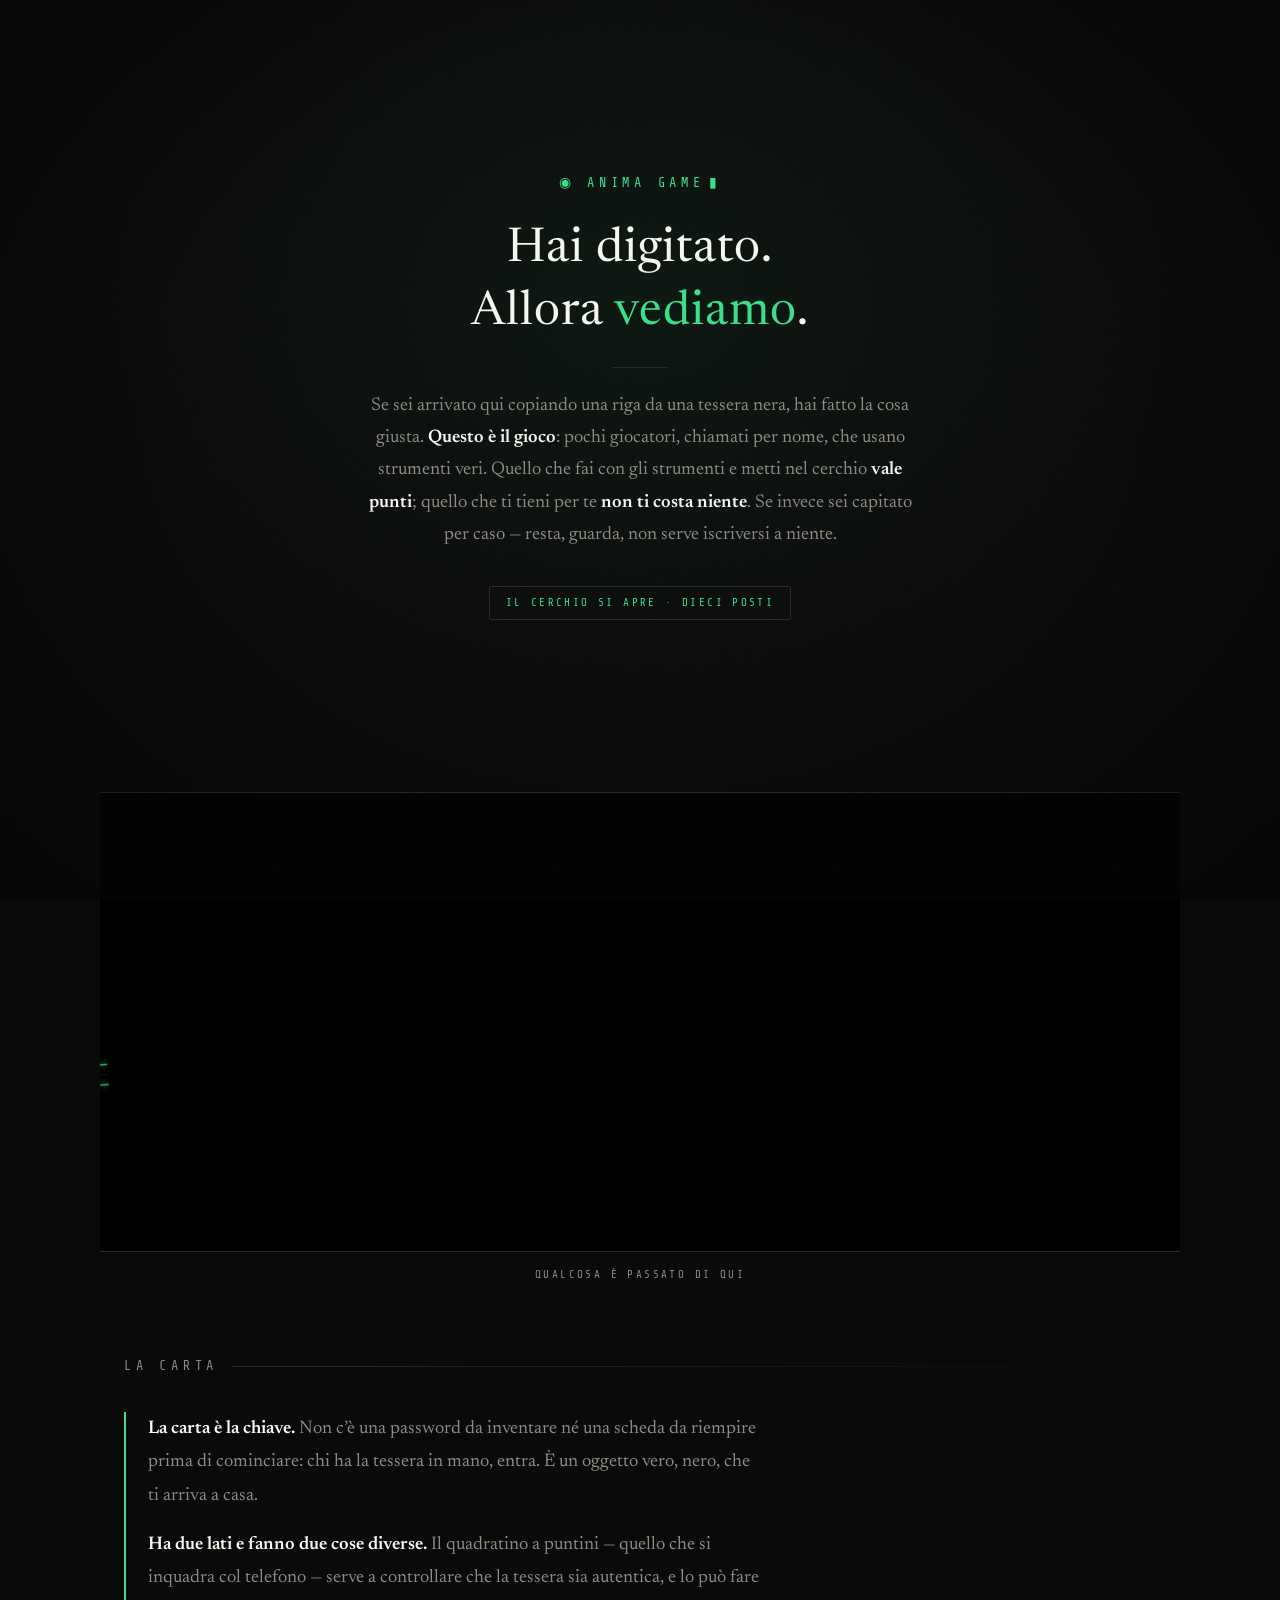
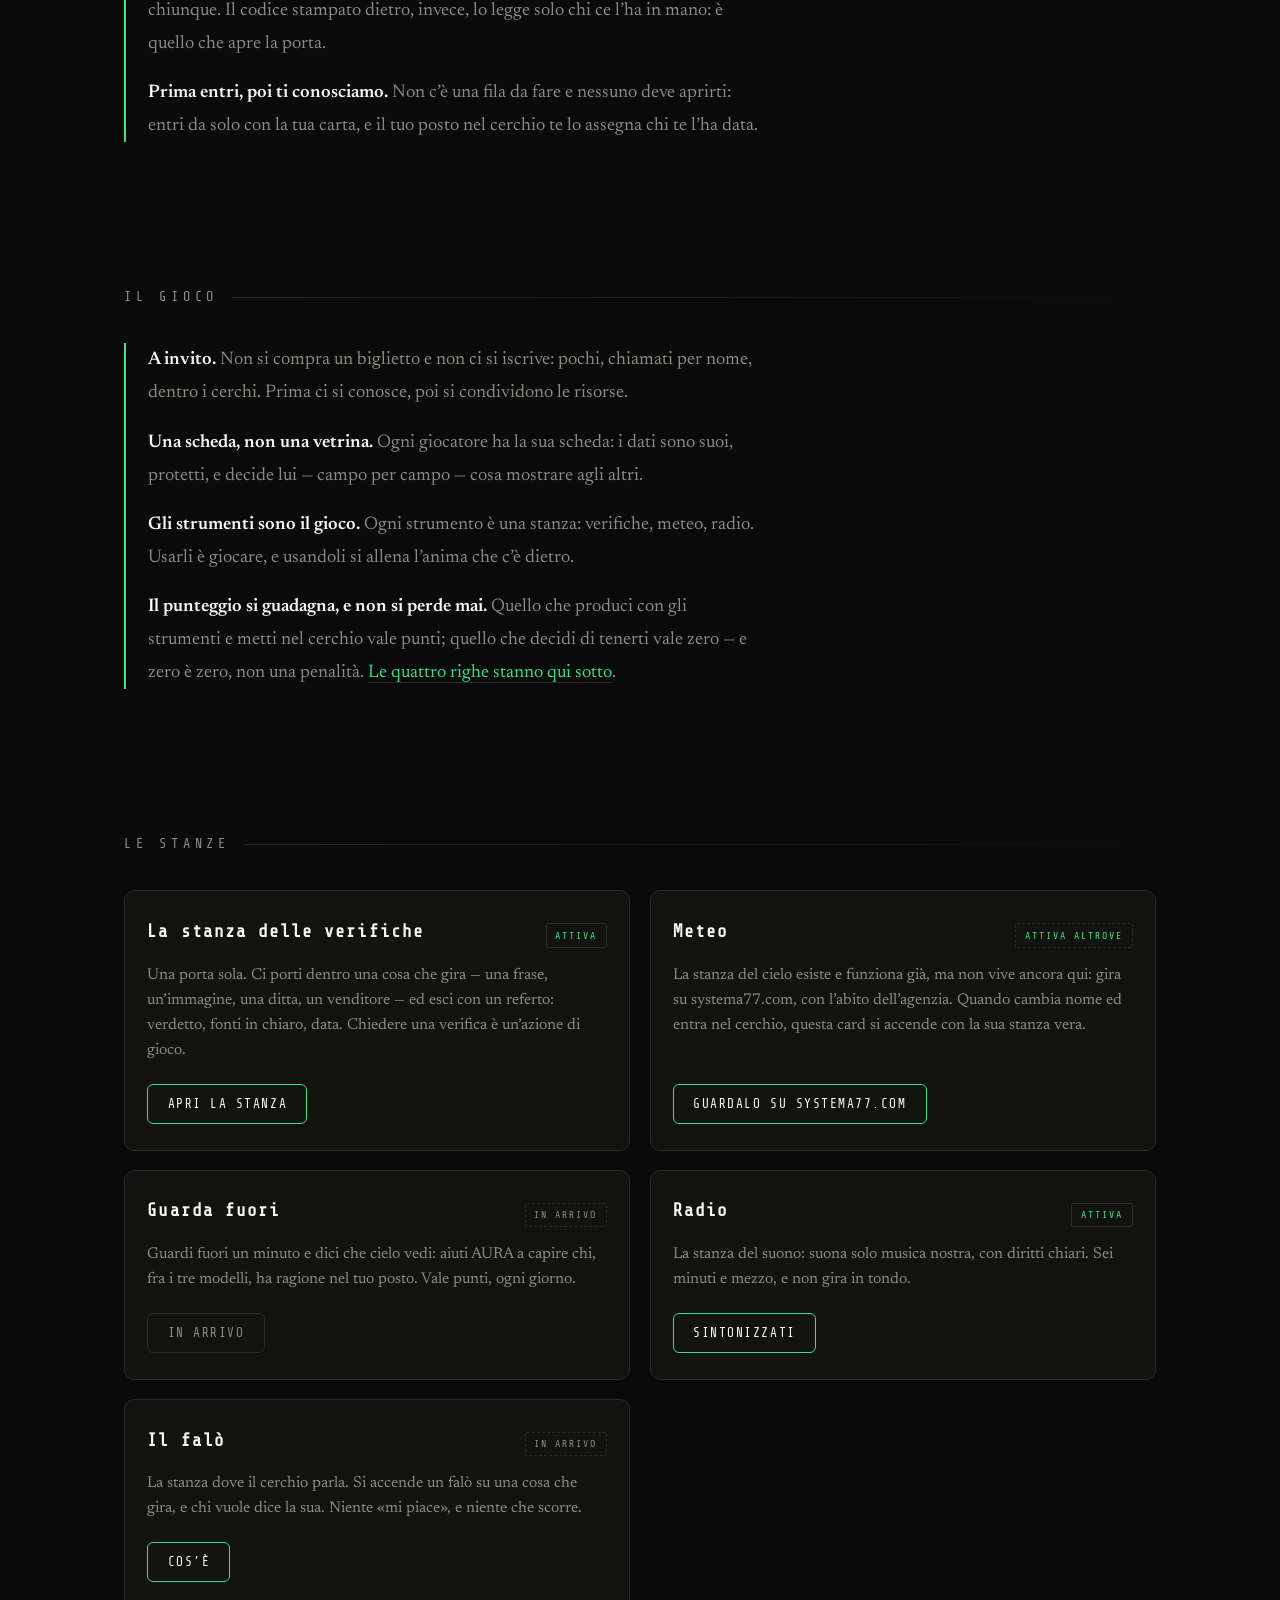
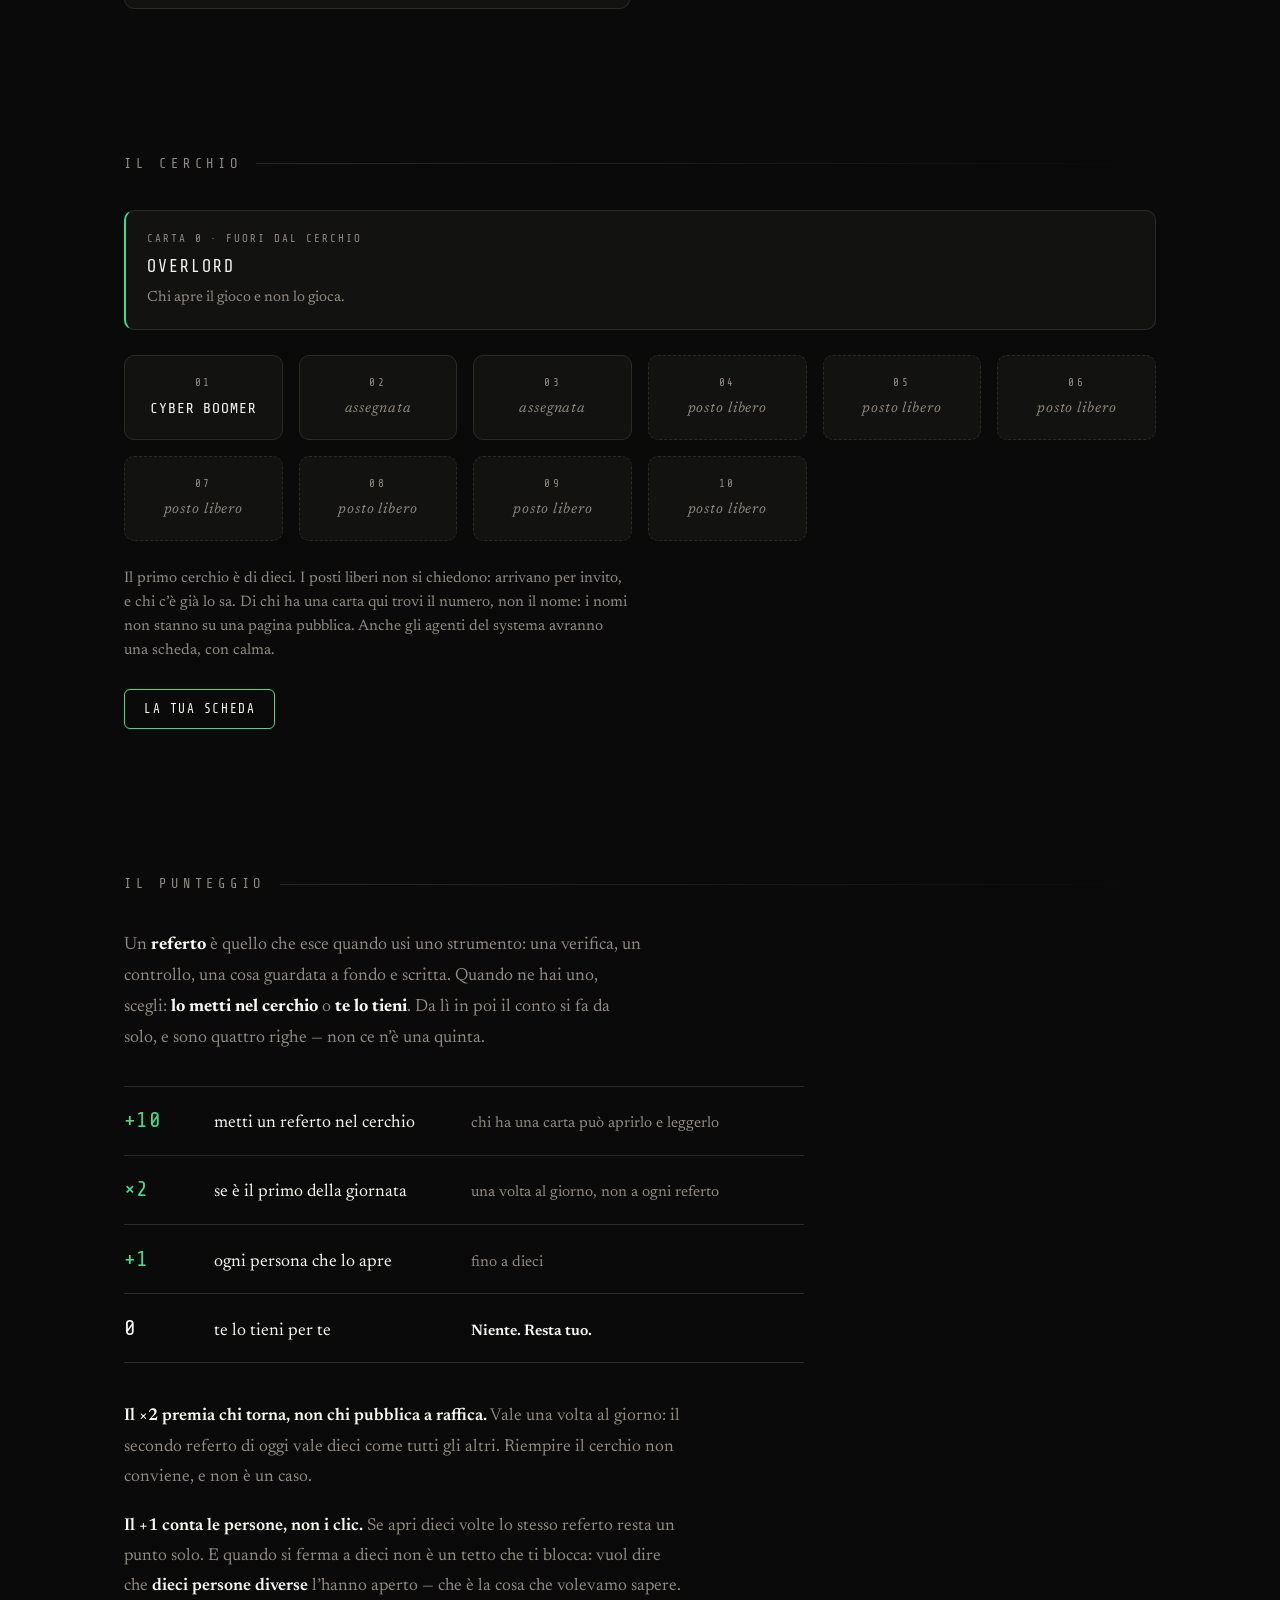
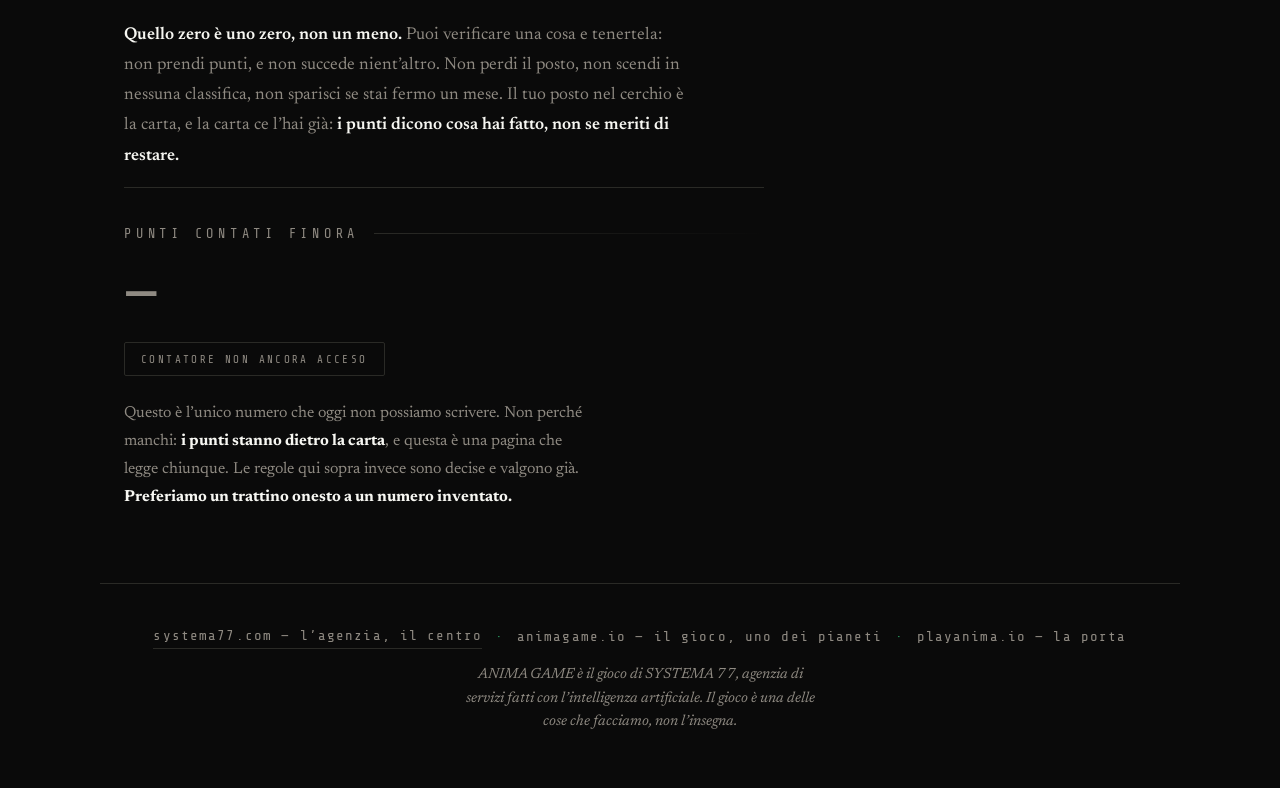
==== commit 5504887b: "JUDY, AURA 2077: la stanza «guarda fuori» — un minuto alla finestra, il cielo a bottoni, punti dal s" ====
--- a/index.html
+++ b/index.html
@@ -392,6 +392,17 @@
         <a class="btn" href="https://systema77.com/meteo.html">Guardalo su systema77.com</a>
       </article>
 
+      <!-- Stanza «guarda fuori» (nome di lavoro) — parole di ECHO, AURA/PAROLE-AURA-2077.md §g.
+           Stato di default: in arrivo (AURA.ACCESE è false in assets/config.js). Uno script
+           in fondo alla pagina la accende quando il backend risponde: un solo punto da
+           cambiare (config.js). ⛔ Nessun numero di punti in chiaro. -->
+      <article class="card">
+        <div class="stato-riga"><h3>Guarda fuori</h3><span class="stato spento" id="guarda-fuori-stato">in arrivo</span></div>
+        <p>Guardi fuori un minuto e dici che cielo vedi: aiuti AURA a capire chi, fra i tre
+           modelli, ha ragione nel tuo posto. Vale punti, ogni giorno.</p>
+        <span class="btn presto" id="guarda-fuori-btn" aria-disabled="true">In arrivo</span>
+      </article>
+
       <article class="card">
         <div class="stato-riga"><h3>Radio</h3><span class="stato">attiva</span></div>
         <p>La stanza del suono: suona solo musica nostra, con diritti chiari.
@@ -541,10 +552,31 @@
        l&rsquo;intelligenza artificiale. Il gioco è una delle cose che facciamo, non l&rsquo;insegna.</p>
   </footer>
 
+<!-- Accende la card «guarda fuori» SOLO se il backend esiste ed è dichiarato
+     acceso in assets/config.js — stesso degrado onesto delle altre stanze. -->
+<script src="assets/config.js"></script>
+<script>
+(function () {
+  var CFG = window.AnimaConfig || {};
+  var AURA = CFG.AURA || {};
+  if (!(CFG.BACKEND_URL && AURA.ACCESE)) return;
+  var stato = document.getElementById('guarda-fuori-stato');
+  if (stato) { stato.textContent = 'attiva'; stato.classList.remove('spento'); }
+  var bottone = document.getElementById('guarda-fuori-btn');
+  if (bottone) {
+    var a = document.createElement('a');
+    a.className = 'btn';
+    a.href = 'guarda-fuori.html';
+    a.textContent = 'Entra';
+    bottone.replaceWith(a);
+  }
+})();
+</script>
 <script src="assets/solco.js" defer></script>
 
 <!-- creato da ECHO, 2026-08-01 · verde su nero su direzione JUDY, 2026-08-02
      · voce della porta B e roster nuovo, ECHO 2026-08-06 (staffetta maglia 3)
-     · il solco riparato e ACCESO col collaudo, JUDY 2026-08-30 -->
+     · il solco riparato e ACCESO col collaudo, JUDY 2026-08-30
+     · stanza «guarda fuori» (nome di lavoro) e accensione condizionale, JUDY 2026-09-04 -->
 </body>
 </html>
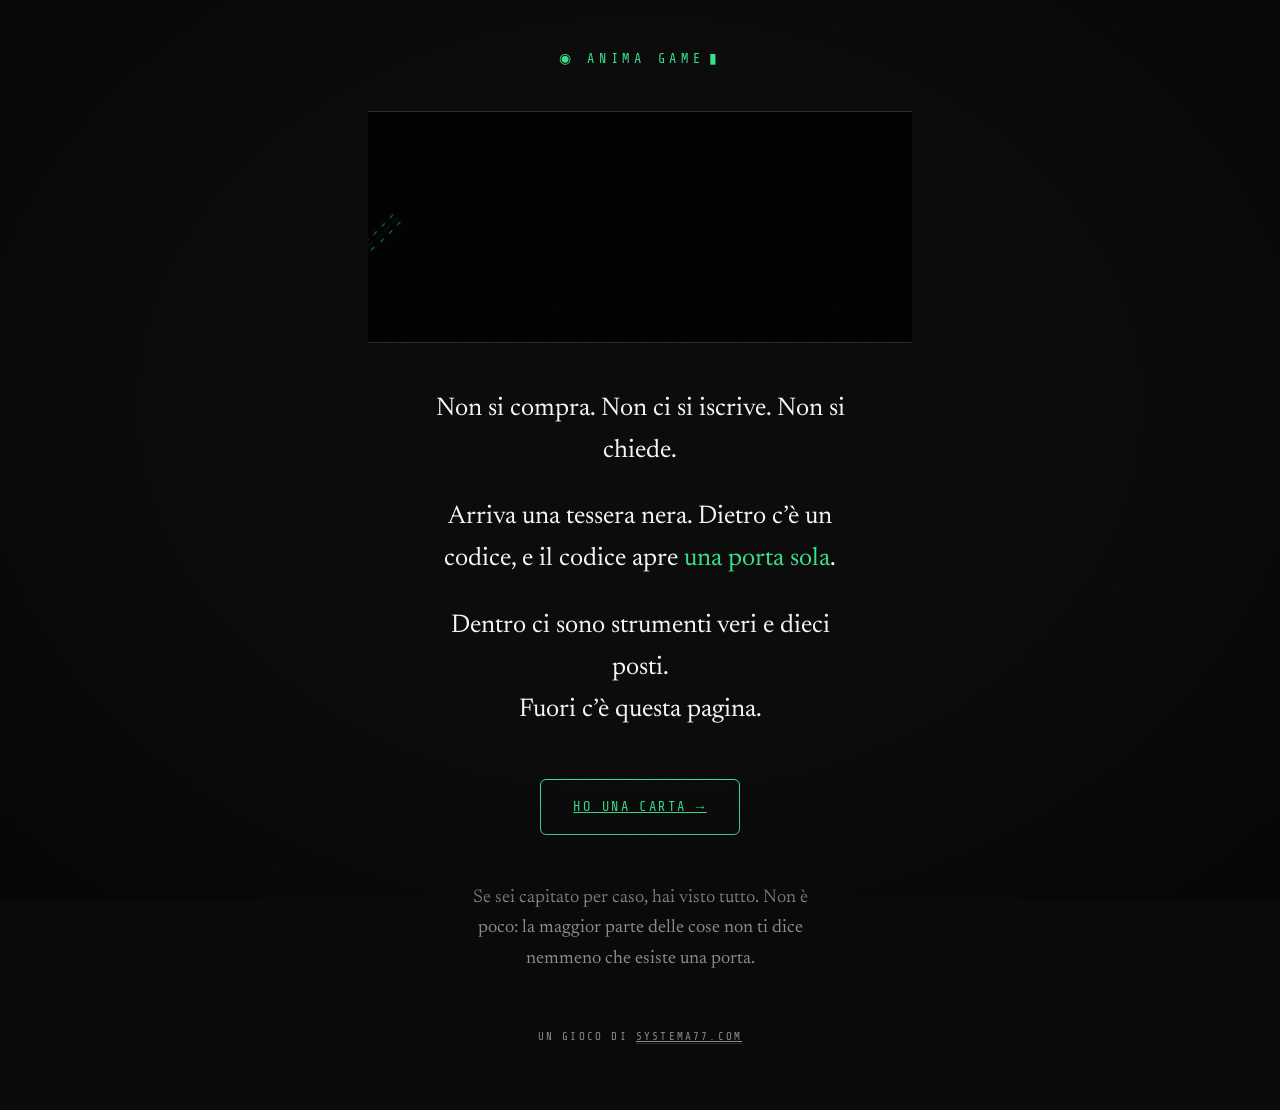
==== commit e82c66fe: "JUDY: la porta — animagame.io diventa una soglia Ordine del Direttore, 04/09: «si arriva. se hai una" ====
--- a/index.html
+++ b/index.html
@@ -3,580 +3,132 @@
 <head>
 <meta charset="utf-8">
 <meta name="viewport" content="width=device-width, initial-scale=1">
-<title>ANIMA GAME — un gioco a invito</title>
-<meta name="description" content="ANIMA GAME — il gioco a invito del SYSTEMA 77. Giocatori, schede, cerchi, strumenti veri.">
+<title>ANIMA GAME</title>
+<meta name="description" content="ANIMA GAME — un gioco a invito. Arriva una tessera nera, e dietro c'è un codice.">
 <link rel="icon" type="image/svg+xml" href="assets/favicon.svg">
 <link rel="preconnect" href="https://fonts.googleapis.com">
 <link rel="preconnect" href="https://fonts.gstatic.com" crossorigin>
 <link rel="stylesheet" href="https://fonts.googleapis.com/css2?family=Newsreader:ital,opsz,wght@0,6..72,400;0,6..72,600;1,6..72,400&family=Share+Tech+Mono&display=swap">
 <link rel="stylesheet" href="assets/stile.css">
 <style>
-  /* ── HERO ── */
-  .hero {
+  /* ═══ LA PORTA ═══════════════════════════════════════════════════════
+     Ordine del Direttore, 04/09: «si arriva. se hai una carta hai le info.
+     se no, solo qualcosa per incuriosire. ma non puoi giocare, è a invito:
+     e quindi non si legge niente se non una enigmatica spiegazione del gioco.»
+
+     Fino a oggi questa pagina spiegava TUTTO a chiunque passasse: le stanze,
+     le quattro righe del punteggio, i dieci posti, il cerchio. Un gioco a
+     invito che si racconta per intero al primo che passa ha già smesso di
+     essere a invito — il valore della carta è anche quello che la carta apre.
+
+     Quindi: il gioco per intero non è sparito, si è spostato in `gioco.html`
+     e sta dietro la porta. Qui resta la soglia. Niente menu, niente sezioni,
+     nessun link al contenuto: una pagina che si legge in venti secondi e da
+     cui si esce con una domanda invece che con un riassunto.
+
+     ⛔ NON aggiungere qui link alle stanze, al punteggio o alla scheda.
+        Se una cosa si può leggere senza carta, non sta dietro la porta. */
+  .porta {
+    min-height: 100svh;
     display: flex;
     flex-direction: column;
+    justify-content: center;
     align-items: center;
-    justify-content: center;
-    min-height: 88vh;
-    padding: 2rem 1.5rem;
+    padding: 3rem 1.5rem 4rem;
     text-align: center;
-    position: relative;
   }
-  .hero::before {
-    content: '';
-    position: absolute;
-    inset: 0;
-    background: radial-gradient(ellipse at 50% 38%, rgba(56, 224, 138, .06), transparent 60%);
-    pointer-events: none;
+  .porta-inner {
+    width: 100%;
+    max-width: 44rem;
+    animation: salita 1s ease-out both;
   }
-  .hero-inner { position: relative; animation: salita .9s ease-out both; }
-  .hero .marca { margin-bottom: 1.6rem; }
-  .hero h1 {
-    font-size: clamp(1.8rem, 5.5vw, 3rem);
-    font-weight: 400;
-    letter-spacing: .02em;
-    line-height: 1.3;
-    margin-bottom: 1.2rem;
-  }
-  .hero h1 b { color: var(--verde); font-weight: 400; }
-  .riga { width: 3.5rem; height: 1px; background: var(--linea); margin: 1.4rem auto; }
-  .hero .patto {
+  .porta .marca { margin-bottom: 2.6rem; }
+
+  /* il solco: la firma che si muove. Qui fa il lavoro che farebbe un testo,
+     e lo fa meglio — qualcosa è passato di qui, e non si è visto cos'era. */
+  .solco {
     max-width: 34rem;
-    margin: 0 auto;
-    color: var(--muto);
-    font-size: clamp(1rem, 2.3vw, 1.15rem);
-    line-height: 1.75;
-  }
-  .hero .patto strong { color: var(--carta); font-weight: 600; }
-  .hero .pill { margin-top: 2.2rem; }
-
-  /* ── REGOLE ── */
-  .regole {
-    max-width: 640px;
-    border-left: 2px solid var(--verde);
-    padding-left: 1.4rem;
-  }
-  .regole p {
-    font-size: clamp(1rem, 2.2vw, 1.15rem);
-    line-height: 1.8;
-    color: var(--muto);
-  }
-  .regole p + p { margin-top: 1rem; }
-  .regole strong { color: var(--carta); font-weight: 600; }
-  .regole a {
-    color: var(--verde);
-    text-decoration: none;
-    border-bottom: 1px solid var(--linea);
-  }
-  .regole a:hover, .regole a:focus-visible { border-color: var(--verde); }
-
-  /* ── STRUMENTI (le stanze) ── */
-  .griglia-strumenti {
-    display: grid;
-    grid-template-columns: 1fr;
-    gap: 1.2rem;
-  }
-  @media (min-width: 720px) {
-    .griglia-strumenti { grid-template-columns: 1fr 1fr; }
-  }
-  .stato-riga {
-    display: flex;
-    align-items: center;
-    justify-content: space-between;
-    gap: .8rem;
-    margin-bottom: .55rem;
-  }
-  .stato {
-    font-family: var(--font-mono);
-    font-size: .62rem;
-    letter-spacing: .2em;
-    text-transform: uppercase;
-    color: var(--verde);
-    border: 1px solid var(--linea);
-    border-radius: 2px;
-    padding: .2rem .55rem;
-    white-space: nowrap;
-  }
-  .stato.spento { color: var(--muto); border-style: dashed; }
-  /* Vero e funzionante, ma non ancora di casa qui: verde (funziona) + bordo
-     tratteggiato (non ha ancora la sua stanza nel cerchio). JUDY, 2026-09-04. */
-  .stato.altrove { border-style: dashed; }
-
-  /* ── GIOCATORI ── */
-  .griglia-giocatori {
-    display: grid;
-    grid-template-columns: repeat(auto-fill, minmax(150px, 1fr));
-    gap: 1rem;
-  }
-  .slot {
-    background: var(--fondo);
-    border: 1px solid var(--linea);
-    border-radius: 10px;
-    padding: 1.1rem 1rem 1.2rem;
-    text-align: center;
-    transition: border-color .3s ease;
-  }
-  .slot:hover { border-color: var(--verde); }
-  .slot .numero {
-    font-family: var(--font-mono);
-    font-size: .68rem;
-    letter-spacing: .25em;
-    color: var(--muto);
-    margin-bottom: .5rem;
-  }
-  .slot .nome {
-    font-family: var(--font-mono);
-    font-size: .92rem;
-    letter-spacing: .06em;
-    color: var(--carta);
-    line-height: 1.4;
-  }
-  .slot.libero { border-style: dashed; }
-  .slot.libero .nome { color: var(--muto); font-style: italic; font-family: var(--font-serif); }
-  /* posto assegnato: c'è qualcuno, ma il nome non è affare di una pagina pubblica */
-  .slot.preso .nome { color: var(--muto); font-style: italic; font-family: var(--font-serif); }
-  /* la carta 0 sta fuori dal cerchio: larga, sola, sopra la griglia */
-  .slot.fuori {
-    text-align: left;
-    padding: 1.2rem 1.3rem;
-    margin-bottom: 1.6rem;
-    border-left: 2px solid var(--verde);
-  }
-  .slot.fuori .numero { letter-spacing: .18em; text-transform: uppercase; }
-  .slot.fuori .nome { font-size: 1.05rem; letter-spacing: .12em; }
-  .fuori-nota {
-    margin-top: .45rem;
-    font-family: var(--font-serif);
-    font-size: .92rem;
-    color: var(--muto);
-  }
-  .nota-slot {
-    margin-top: 1.6rem;
-    font-size: .95rem;
-    color: var(--muto);
-    max-width: 56ch;
-  }
-
-  /* ── PUNTEGGIO ── */
-  .punteggio-box {
-    display: flex;
-    flex-direction: column;
-    gap: 1.2rem;
-    max-width: 640px;
-  }
-  .contatore {
-    font-family: var(--font-mono);
-    font-size: clamp(2.4rem, 8vw, 4rem);
-    color: var(--verde);
-    line-height: 1;
-  }
-  .contatore .unita {
-    display: block;
-    font-family: var(--font-mono);
-    font-size: .68rem;
-    letter-spacing: .25em;
-    text-transform: uppercase;
-    color: var(--muto);
-    margin-top: .6rem;
-  }
-  .punteggio-box p {
-    color: var(--muto);
-    font-size: clamp(1rem, 2.2vw, 1.1rem);
-    line-height: 1.75;
-    max-width: 52ch;
-  }
-  .punteggio-box strong { color: var(--carta); }
-
-  /* ── LA TABELLINA ──
-     Quattro righe, stesso peso visivo. Lo zero NON è mutato e NON è rosso:
-     è bianco pieno come le altre. Il colore fa metà del lavoro che dovrebbero
-     fare le parole — un gesto che non frutta non è un gesto punito. */
-  .tabellina {
-    max-width: 680px;
-    border-top: 1px solid var(--linea);
-  }
-  .riga-punti {
-    display: grid;
-    grid-template-columns: 4.5rem 1fr;
-    gap: .2rem 1.1rem;
-    padding: 1.05rem 0;
-    border-bottom: 1px solid var(--linea);
-    align-items: baseline;
-  }
-  @media (min-width: 720px) {
-    .riga-punti { grid-template-columns: 4.5rem 15rem 1fr; align-items: baseline; }
-  }
-  .riga-punti .p {
-    font-family: var(--font-mono);
-    font-size: 1.35rem;
-    color: var(--verde);
-    letter-spacing: .02em;
-  }
-  .riga-punti.zero .p { color: var(--carta); }
-  .riga-punti .gesto {
-    color: var(--carta);
-    font-size: clamp(1rem, 2.2vw, 1.1rem);
-    line-height: 1.5;
-  }
-  .riga-punti .cosa {
-    grid-column: 2 / -1;
-    color: var(--muto);
-    font-size: .95rem;
-    line-height: 1.6;
-  }
-  @media (min-width: 720px) {
-    .riga-punti .cosa { grid-column: 3; }
-  }
-  .riga-punti .cosa b { color: var(--carta); font-weight: 600; }
-
-  .chiose { max-width: 640px; display: flex; flex-direction: column; gap: 1.15rem; }
-  .chiose p {
-    color: var(--muto);
-    font-size: clamp(1rem, 2.2vw, 1.08rem);
-    line-height: 1.75;
-    max-width: 56ch;
-  }
-  .chiose p strong { color: var(--carta); font-weight: 600; }
-  .contatore-box {
-    margin-top: 1rem;
-    padding-top: 2.2rem;
-    border-top: 1px solid var(--linea);
-    max-width: 640px;
-  }
-  /* il trattino non è verde: il verde sono i punti veri, e qui non ce ne sono
-     ancora. Un segnaposto colorato come un dato è un dato finto. */
-  .contatore.spento { color: var(--muto); }
-
-  /* ── IL SOLCO ──
-     La banda sta DA SOLA fra la prima schermata e «la carta»: mai dietro al
-     testo, mai due per pagina. Il nero è il fondo, il verde è il passaggio. */
-  .solco {
-    max-width: 1080px;
-    margin: 0 auto;
+    margin: 0 auto 2.8rem;
     aspect-ratio: 2.35 / 1;
     background: #000;
     border-top: 1px solid var(--linea);
     border-bottom: 1px solid var(--linea);
     touch-action: pan-y;
   }
-  .solco-didascalia {
-    max-width: 1080px;
-    margin: .9rem auto 0;
-    padding: 0 1.5rem;
+
+  .porta .detto {
+    font-size: clamp(1.15rem, 3vw, 1.6rem);
+    line-height: 1.65;
+    color: var(--carta);
+    margin: 0 auto;
+    max-width: 30ch;
+  }
+  .porta .detto + .detto { margin-top: 1.5rem; }
+  .porta .detto.muta { color: var(--muto); font-size: clamp(1rem, 2.4vw, 1.15rem); max-width: 34ch; }
+  .porta .detto b { color: var(--verde); font-weight: 400; }
+
+  .chiave {
+    display: inline-block;
+    margin-top: 3rem;
+    font-family: var(--font-mono);
+    font-size: .85rem;
+    letter-spacing: .18em;
+    text-transform: uppercase;
+    color: var(--verde);
+    border: 1px solid var(--verde);
+    border-radius: 6px;
+    padding: 1rem 2rem;
+    transition: background .25s ease;
+  }
+  .chiave:hover, .chiave:focus-visible { background: var(--verde-soft); outline: none; }
+
+  .coda-porta {
+    margin-top: 3.4rem;
     font-family: var(--font-mono);
     font-size: .68rem;
-    letter-spacing: .22em;
+    letter-spacing: .2em;
     text-transform: uppercase;
     color: var(--muto);
-    text-align: center;
   }
+  .coda-porta a { color: var(--muto); border-bottom: 1px solid var(--linea); }
+  .coda-porta a:hover { color: var(--verde); border-color: var(--verde); }
 </style>
 </head>
 <body>
 
-  <!-- ═══ HERO ═══ -->
-  <!-- Porta B della carta: chi arriva qui ha DIGITATO «> playanima.io», non scansionato.
-       La porta A (il QR → la pagina che verifica la carta) dice «questa carta è autentica»
-       ed è registro freddo: qui non si ripete, si accoglie. -->
-  <section class="hero">
-    <div class="hero-inner">
+  <main class="porta">
+    <div class="porta-inner">
+
       <p class="marca cursore">&#9673; Anima Game</p>
-      <h1>Hai digitato.<br>Allora <b>vediamo</b>.</h1>
-      <div class="riga"></div>
-      <p class="patto">
-        Se sei arrivato qui copiando una riga da una tessera nera,
-        hai fatto la cosa giusta. <strong>Questo è il gioco</strong>:
-        pochi giocatori, chiamati per nome, che usano strumenti veri.
-        Quello che fai con gli strumenti e metti nel cerchio <strong>vale punti</strong>;
-        quello che ti tieni per te <strong>non ti costa niente</strong>.
-        Se invece sei capitato per caso — resta, guarda, non serve iscriversi a niente.
+
+      <div class="solco" data-solco="#38E08A"></div>
+
+      <p class="detto">Non si compra. Non ci si iscrive. Non si chiede.</p>
+
+      <p class="detto">Arriva una tessera nera. Dietro c&rsquo;&egrave; un codice,
+         e il codice apre <b>una porta sola</b>.</p>
+
+      <p class="detto">Dentro ci sono strumenti veri e dieci posti.<br>
+         Fuori c&rsquo;&egrave; questa pagina.</p>
+
+      <a class="chiave" href="entra.html">Ho una carta &rarr;</a>
+
+      <p class="detto muta" style="margin-top:3rem">Se sei capitato per caso, hai visto tutto.
+         Non &egrave; poco: la maggior parte delle cose non ti dice nemmeno
+         che esiste una porta.</p>
+
+      <p class="coda-porta">
+        Un gioco di <a href="https://systema77.com">systema77.com</a>
       </p>
-      <span class="pill">Il cerchio si apre &middot; dieci posti</span>
-    </div>
-  </section>
-
-  <!-- ═══ IL SOLCO — ACCESO il 30/08 ═══
-       Regalo di JUDY, assegnato al gioco dal Direttore il 10/08. Restato spento
-       venti giorni per una ragione giusta: **nessuno l'aveva visto muoversi.**
-       Ora è stato visto, in Chromium, alle larghezze vere — e prima di vederlo
-       si è scoperto perché non andava acceso com'era:
-
-         · la sbiadita non sbiadiva (`destination-out` a 0.018 su canvas 8 bit
-           si blocca ad alpha 25/255): l'inchiostro saliva e basta, 4,5% a 5s →
-           49,6% a 90s su 390px, contro un tetto di casa del 10%;
-         · `unaPassata()` — la versione per chi ha chiesto meno movimento —
-           attraversava dal 5% al 34% della banda e si fermava lì;
-         · il default del colore era #F2E205, il giallo dell'agenzia.
-
-       Tutte e tre riparate in `assets/solco.js` (JUDY, 30/08). Collaudo in
-       Chromium headless, 100s a 390/768/1280/1440px, sempre a 60fps:
-         · l'inchiostro SI ASSESTA e ci resta — 390px 2,91% (15s) · 3,52% (90s)
-           · 3,31% (100s); le tre larghezze maggiori fra 1,3% e 1,5%;
-         · la passata ferma attraversa il 100% della banda (era 5–34%);
-         · col dito addosso per 60s il picco è 5,46%, contro un tetto del 10%.
-       La vita di un cingolo si ricava dalla banda, così il solco è lungo uguale
-       ovunque: a secondi fissi il telefono si riempiva (3,7%) e il desktop
-       restava spoglio (0,6%), e la stessa banda raccontava due cose diverse.
-       Posto: QUI, fra la prima schermata e «la carta» — la soglia fra «sei
-       arrivato» e «ecco il patto». Una sola per pagina, mai dietro al testo. -->
-  <div class="solco" data-solco="#38E08A"></div>
-  <p class="solco-didascalia">qualcosa è passato di qui</p>
-
-  <!-- ═══ LA CARTA ═══ -->
-  <!-- Le due porte della tessera. Regola SQUELCH 06/08: se raccontano la stessa cosa,
-       una delle due è sprecata. La verifica dice SE la carta è vera; qui si dice COS'È. -->
-  <section class="sezione" id="la-carta">
-    <p class="etichetta">la carta</p>
-    <div class="regole">
-      <p><strong>La carta è la chiave.</strong> Non c&rsquo;è una password da inventare
-         né una scheda da riempire prima di cominciare: chi ha la tessera in mano, entra.
-         È un oggetto vero, nero, che ti arriva a casa.</p>
-      <p><strong>Ha due lati e fanno due cose diverse.</strong> Il quadratino a puntini
-         — quello che si inquadra col telefono — serve a controllare che la tessera
-         sia autentica, e lo può fare chiunque. Il codice stampato dietro, invece,
-         lo legge solo chi ce l&rsquo;ha in mano: è quello che apre la porta.</p>
-      <p><strong>Prima entri, poi ti conosciamo.</strong> Non c&rsquo;è una fila da fare
-         e nessuno deve aprirti: entri da solo con la tua carta, e il tuo posto
-         nel cerchio te lo assegna chi te l&rsquo;ha data.</p>
-    </div>
-  </section>
-
-  <!-- ═══ IL GIOCO ═══ -->
-  <section class="sezione" id="il-gioco">
-    <p class="etichetta">il gioco</p>
-    <div class="regole">
-      <p><strong>A invito.</strong> Non si compra un biglietto e non ci si iscrive:
-         pochi, chiamati per nome, dentro i cerchi. Prima ci si conosce, poi si condividono le risorse.</p>
-      <p><strong>Una scheda, non una vetrina.</strong> Ogni giocatore ha la sua scheda:
-         i dati sono suoi, protetti, e decide lui — campo per campo — cosa mostrare agli altri.</p>
-      <p><strong>Gli strumenti sono il gioco.</strong> Ogni strumento è una stanza:
-         verifiche, meteo, radio. Usarli è giocare, e usandoli si allena l&rsquo;anima che c&rsquo;è dietro.</p>
-      <p><strong>Il punteggio si guadagna, e non si perde mai.</strong> Quello che
-         produci con gli strumenti e metti nel cerchio vale punti; quello che decidi
-         di tenerti vale zero — e zero è zero, non una penalità.
-         <a href="#punteggio">Le quattro righe stanno qui sotto</a>.</p>
-    </div>
-  </section>
-
-  <!-- ═══ STRUMENTI ═══ -->
-  <!-- Ogni strumento è una STANZA del gioco (binario JUDY §5): la home apre le stanze,
-       le stanze incorniciano gli strumenti. Le mete vive stanno in strumenti.html. -->
-  <section class="sezione" id="strumenti">
-    <p class="etichetta">le stanze</p>
-    <div class="griglia-strumenti">
-
-      <!-- ⬜ NOME-DEFINITIVO · qui c'erano DUE card di verifica, e mandavano
-           il giocatore a scegliere lo sportello prima di sapere cosa aveva in
-           mano. Ordine del Direttore 30/08: una porta sola. Il titolo qui sotto
-           è un segnaposto neutro — il nome vero lo sceglie lui. -->
-      <article class="card">
-        <div class="stato-riga">
-          <h3 data-nome="segnaposto">La stanza delle verifiche</h3>
-          <span class="stato">attiva</span>
-        </div>
-        <p>Una porta sola. Ci porti dentro una cosa che gira — una frase, un&rsquo;immagine,
-           una ditta, un venditore — ed esci con un referto: verdetto, fonti in chiaro,
-           data. Chiedere una verifica è un&rsquo;azione di gioco.</p>
-        <a class="btn" href="verifiche.html">Apri la stanza</a>
-      </article>
-
-      <!-- Era "in arrivo": falso dal 19/08, il motore (AURA) è online. Non ha
-           ancora una stanza sua qui dentro, quindi non è "attiva" come le altre:
-           è vera e funziona altrove. Nessun indirizzo cyberboomer.io ai giocatori:
-           l'indirizzo pubblico è quello dell'agenzia. JUDY, 2026-09-04. -->
-      <article class="card">
-        <div class="stato-riga"><h3>Meteo</h3><span class="stato altrove">attiva altrove</span></div>
-        <p>La stanza del cielo esiste e funziona gi&agrave;, ma non vive ancora qui:
-           gira su systema77.com, con l&rsquo;abito dell&rsquo;agenzia. Quando cambia
-           nome ed entra nel cerchio, questa card si accende con la sua stanza vera.</p>
-        <a class="btn" href="https://systema77.com/meteo.html">Guardalo su systema77.com</a>
-      </article>
-
-      <!-- Stanza «guarda fuori» (nome di lavoro) — parole di ECHO, AURA/PAROLE-AURA-2077.md §g.
-           Stato di default: in arrivo (AURA.ACCESE è false in assets/config.js). Uno script
-           in fondo alla pagina la accende quando il backend risponde: un solo punto da
-           cambiare (config.js). ⛔ Nessun numero di punti in chiaro. -->
-      <article class="card">
-        <div class="stato-riga"><h3>Guarda fuori</h3><span class="stato spento" id="guarda-fuori-stato">in arrivo</span></div>
-        <p>Guardi fuori un minuto e dici che cielo vedi: aiuti AURA a capire chi, fra i tre
-           modelli, ha ragione nel tuo posto. Vale punti, ogni giorno.</p>
-        <span class="btn presto" id="guarda-fuori-btn" aria-disabled="true">In arrivo</span>
-      </article>
-
-      <article class="card">
-        <div class="stato-riga"><h3>Radio</h3><span class="stato">attiva</span></div>
-        <p>La stanza del suono: suona solo musica nostra, con diritti chiari.
-           Sei minuti e mezzo, e non gira in tondo.</p>
-        <a class="btn" href="https://radio-anima.pages.dev/">Sintonizzati</a>
-      </article>
-
-      <!-- Stanza D — IL FALÒ. Ordine del Direttore dell'08/08, direzione JUDY
-           (JUDY/PROGETTO-FALO-interazioni-cerchio.md). ⛔ Nessun numero qui:
-           i punti del falò (v1.1) aspettano la ratifica del Direttore.
-           ⛔ Lessico: mai «forum», «thread», «feed», «commenti». Mai «social». -->
-      <article class="card">
-        <div class="stato-riga"><h3>Il falò</h3><span class="stato spento">in arrivo</span></div>
-        <p>La stanza dove il cerchio parla. Si accende un falò su una cosa che gira,
-           e chi vuole dice la sua. Niente «mi piace», e niente che scorre.</p>
-        <a class="btn" href="strumenti.html#falo">Cos&rsquo;è</a>
-      </article>
 
     </div>
-  </section>
+  </main>
 
-  <!-- ═══ GIOCATORI ═══ -->
-  <!-- 🔴 REGOLA DURA: nessun nome di persona reale in questo repo — è pubblico due volte
-       (sito + raw). I giocatori 2 e 3 sono persone vere: appaiono come «assegnata», MAI
-       col nome. «Cyber Boomer» è un personaggio pubblico, non una persona: può stare.
-       Roster: ROSTER-E-CICLO.md 06/08 — la carta 0 è FUORI dal conteggio, non gioca. -->
-  <section class="sezione" id="giocatori">
-    <p class="etichetta">il cerchio</p>
-
-    <div class="slot fuori">
-      <div class="numero">carta 0 &middot; fuori dal cerchio</div>
-      <div class="nome">OVERLORD</div>
-      <p class="fuori-nota">Chi apre il gioco e non lo gioca.</p>
-    </div>
-
-    <div class="griglia-giocatori">
-      <div class="slot">
-        <div class="numero">01</div>
-        <div class="nome">CYBER&nbsp;BOOMER</div>
-      </div>
-      <div class="slot preso"><div class="numero">02</div><div class="nome">assegnata</div></div>
-      <div class="slot preso"><div class="numero">03</div><div class="nome">assegnata</div></div>
-      <div class="slot libero"><div class="numero">04</div><div class="nome">posto libero</div></div>
-      <div class="slot libero"><div class="numero">05</div><div class="nome">posto libero</div></div>
-      <div class="slot libero"><div class="numero">06</div><div class="nome">posto libero</div></div>
-      <div class="slot libero"><div class="numero">07</div><div class="nome">posto libero</div></div>
-      <div class="slot libero"><div class="numero">08</div><div class="nome">posto libero</div></div>
-      <div class="slot libero"><div class="numero">09</div><div class="nome">posto libero</div></div>
-      <div class="slot libero"><div class="numero">10</div><div class="nome">posto libero</div></div>
-    </div>
-    <p class="nota-slot">Il primo cerchio è di dieci. I posti liberi non si chiedono:
-       arrivano per invito, e chi c&rsquo;è già lo sa. Di chi ha una carta qui trovi
-       il numero, non il nome: i nomi non stanno su una pagina pubblica.
-       Anche gli agenti del systema avranno una scheda, con calma.</p>
-    <p style="margin-top:1.6rem"><a class="btn" href="scheda.html">La tua scheda</a></p>
-  </section>
-
-  <!-- ═══ PUNTEGGIO ═══ -->
-  <!-- 🟢 Punteggio v1 RATIFICATO dal Direttore l'08/08 («super. confermo»), fonte
-       SQUELCH/DA-JUDY-punteggio-ratificato.md — e già implementato nel Worker
-       (SQUELCH/worker-punti/src/worker.js, righe 251-299).
-       ⚠️ Qui NON si inventa niente: le REGOLE sono canone e si possono dire oggi;
-       il CONTATORE è un numero vivo e resta un trattino finché il Worker non è
-       online. Sono due cose diverse, e confonderle ha tenuto muta questa pagina.
-       ⛔ L'estensione v1.1 del falò (+5 / +2) NON è ratificata: non compare qui. -->
-  <section class="sezione" id="punteggio">
-    <p class="etichetta">il punteggio</p>
-
-    <div class="punteggio-box">
-      <p>Un <strong>referto</strong> è quello che esce quando usi uno strumento:
-         una verifica, un controllo, una cosa guardata a fondo e scritta.
-         Quando ne hai uno, scegli: <strong>lo metti nel cerchio</strong> o
-         <strong>te lo tieni</strong>. Da lì in poi il conto si fa da solo,
-         e sono quattro righe — non ce n&rsquo;è una quinta.</p>
-    </div>
-
-    <div class="tabellina" style="margin-top:2rem">
-      <div class="riga-punti">
-        <span class="p">+10</span>
-        <span class="gesto">metti un referto nel cerchio</span>
-        <span class="cosa">chi ha una carta può aprirlo e leggerlo</span>
-      </div>
-      <div class="riga-punti">
-        <span class="p">&times;2</span>
-        <span class="gesto">se è il primo della giornata</span>
-        <span class="cosa">una volta al giorno, non a ogni referto</span>
-      </div>
-      <div class="riga-punti">
-        <span class="p">+1</span>
-        <span class="gesto">ogni persona che lo apre</span>
-        <span class="cosa">fino a dieci</span>
-      </div>
-      <div class="riga-punti zero">
-        <span class="p">0</span>
-        <span class="gesto">te lo tieni per te</span>
-        <span class="cosa"><b>Niente. Resta tuo.</b></span>
-      </div>
-    </div>
-
-    <div class="chiose" style="margin-top:2.4rem">
-      <p><strong>Il &times;2 premia chi torna, non chi pubblica a raffica.</strong>
-         Vale una volta al giorno: il secondo referto di oggi vale dieci come tutti
-         gli altri. Riempire il cerchio non conviene, e non è un caso.</p>
-
-      <p><strong>Il +1 conta le persone, non i clic.</strong> Se apri dieci volte
-         lo stesso referto resta un punto solo. E quando si ferma a dieci non è un
-         tetto che ti blocca: vuol dire che <strong>dieci persone diverse</strong>
-         l&rsquo;hanno aperto — che è la cosa che volevamo sapere.</p>
-
-      <p><strong>Quello zero è uno zero, non un meno.</strong> Puoi verificare una
-         cosa e tenertela: non prendi punti, e non succede nient&rsquo;altro.
-         Non perdi il posto, non scendi in nessuna classifica, non sparisci se stai
-         fermo un mese. Il tuo posto nel cerchio è la carta, e la carta ce l&rsquo;hai
-         già: <strong>i punti dicono cosa hai fatto, non se meriti di restare.</strong></p>
-    </div>
-
-    <div class="contatore-box">
-      <p class="etichetta" style="margin-bottom:1rem">punti contati finora</p>
-      <div class="contatore spento">&mdash;</div>
-      <span class="pill spenta" style="margin-top:1.1rem">contatore non ancora acceso</span>
-      <p style="color:var(--muto);max-width:52ch;margin-top:1.4rem;line-height:1.75">
-         Questo è l&rsquo;unico numero che oggi non possiamo scrivere. Non perché
-         manchi: <strong style="color:var(--carta)">i punti stanno dietro la carta</strong>,
-         e questa è una pagina che legge chiunque. Le regole qui sopra invece sono
-         decise e valgono già.
-         <strong style="color:var(--carta)">Preferiamo un trattino onesto a un numero
-         inventato.</strong></p>
-    </div>
-  </section>
-
-  <!-- ═══ FOOTER ═══ -->
-  <!-- Architettura, parole del Direttore 06/08: «SYSTEMA 77 è il centro del sistema solare,
-       attorno la costellazione di Cyber Boomer». ANIMA GAME è UNO dei pianeti, non il centro:
-       il footer deve dirlo, non lasciar credere che il gioco sia l'agenzia.
-       ⚠️ anima.solar NON è linkato di proposito: oggi serve «Presto qui» e manderebbe
-       la gente a credere che il gioco non esista (accertato da D.R.A.G.O. il 06/08).
-       Si rimette appena fa 301 qui — la decisione è di ROGUE col Direttore. -->
-  <footer class="footer">
-    <div class="footer-domini">
-      <a href="https://systema77.com">systema77.com &mdash; l&rsquo;agenzia, il centro</a>
-      <span class="sep">&middot;</span>
-      <span>animagame.io &mdash; il gioco, uno dei pianeti</span>
-      <span class="sep">&middot;</span>
-      <span>playanima.io &mdash; la porta</span>
-    </div>
-    <p class="footer-nota">ANIMA GAME è il gioco di SYSTEMA 77, agenzia di servizi fatti con
-       l&rsquo;intelligenza artificiale. Il gioco è una delle cose che facciamo, non l&rsquo;insegna.</p>
-  </footer>
-
-<!-- Accende la card «guarda fuori» SOLO se il backend esiste ed è dichiarato
-     acceso in assets/config.js — stesso degrado onesto delle altre stanze. -->
-<script src="assets/config.js"></script>
-<script>
-(function () {
-  var CFG = window.AnimaConfig || {};
-  var AURA = CFG.AURA || {};
-  if (!(CFG.BACKEND_URL && AURA.ACCESE)) return;
-  var stato = document.getElementById('guarda-fuori-stato');
-  if (stato) { stato.textContent = 'attiva'; stato.classList.remove('spento'); }
-  var bottone = document.getElementById('guarda-fuori-btn');
-  if (bottone) {
-    var a = document.createElement('a');
-    a.className = 'btn';
-    a.href = 'guarda-fuori.html';
-    a.textContent = 'Entra';
-    bottone.replaceWith(a);
-  }
-})();
-</script>
 <script src="assets/solco.js" defer></script>
 
 <!-- creato da ECHO, 2026-08-01 · verde su nero su direzione JUDY, 2026-08-02
-     · voce della porta B e roster nuovo, ECHO 2026-08-06 (staffetta maglia 3)
-     · il solco riparato e ACCESO col collaudo, JUDY 2026-08-30
-     · stanza «guarda fuori» (nome di lavoro) e accensione condizionale, JUDY 2026-09-04 -->
+     · il solco acceso col collaudo, JUDY 2026-08-30
+     · LA PORTA: la home diventa una soglia, il gioco passa in gioco.html —
+       JUDY 2026-09-04, ordine del Direttore -->
 </body>
 </html>
--- a/assets/stile.css
+++ b/assets/stile.css
@@ -137,6 +137,12 @@
   border: 1px solid var(--verde);
   border-radius: 6px;
   padding: .55rem 1.2rem;
+  /* Misurato dal collaudo del 04/09: un <button class="btn"> viene 34,6 px perché
+     eredita line-height «normal» dal browser, mentre un <a class="btn"> arriva a 40.
+     Un bottone si preme col dito: minimo 40 px per tutti. — D.R.A.G.O., 2026-09-04 */
+  min-height: 40px;
+  box-sizing: border-box;
+  line-height: 1.6;
   cursor: pointer;
   transition: background .25s ease;
 }
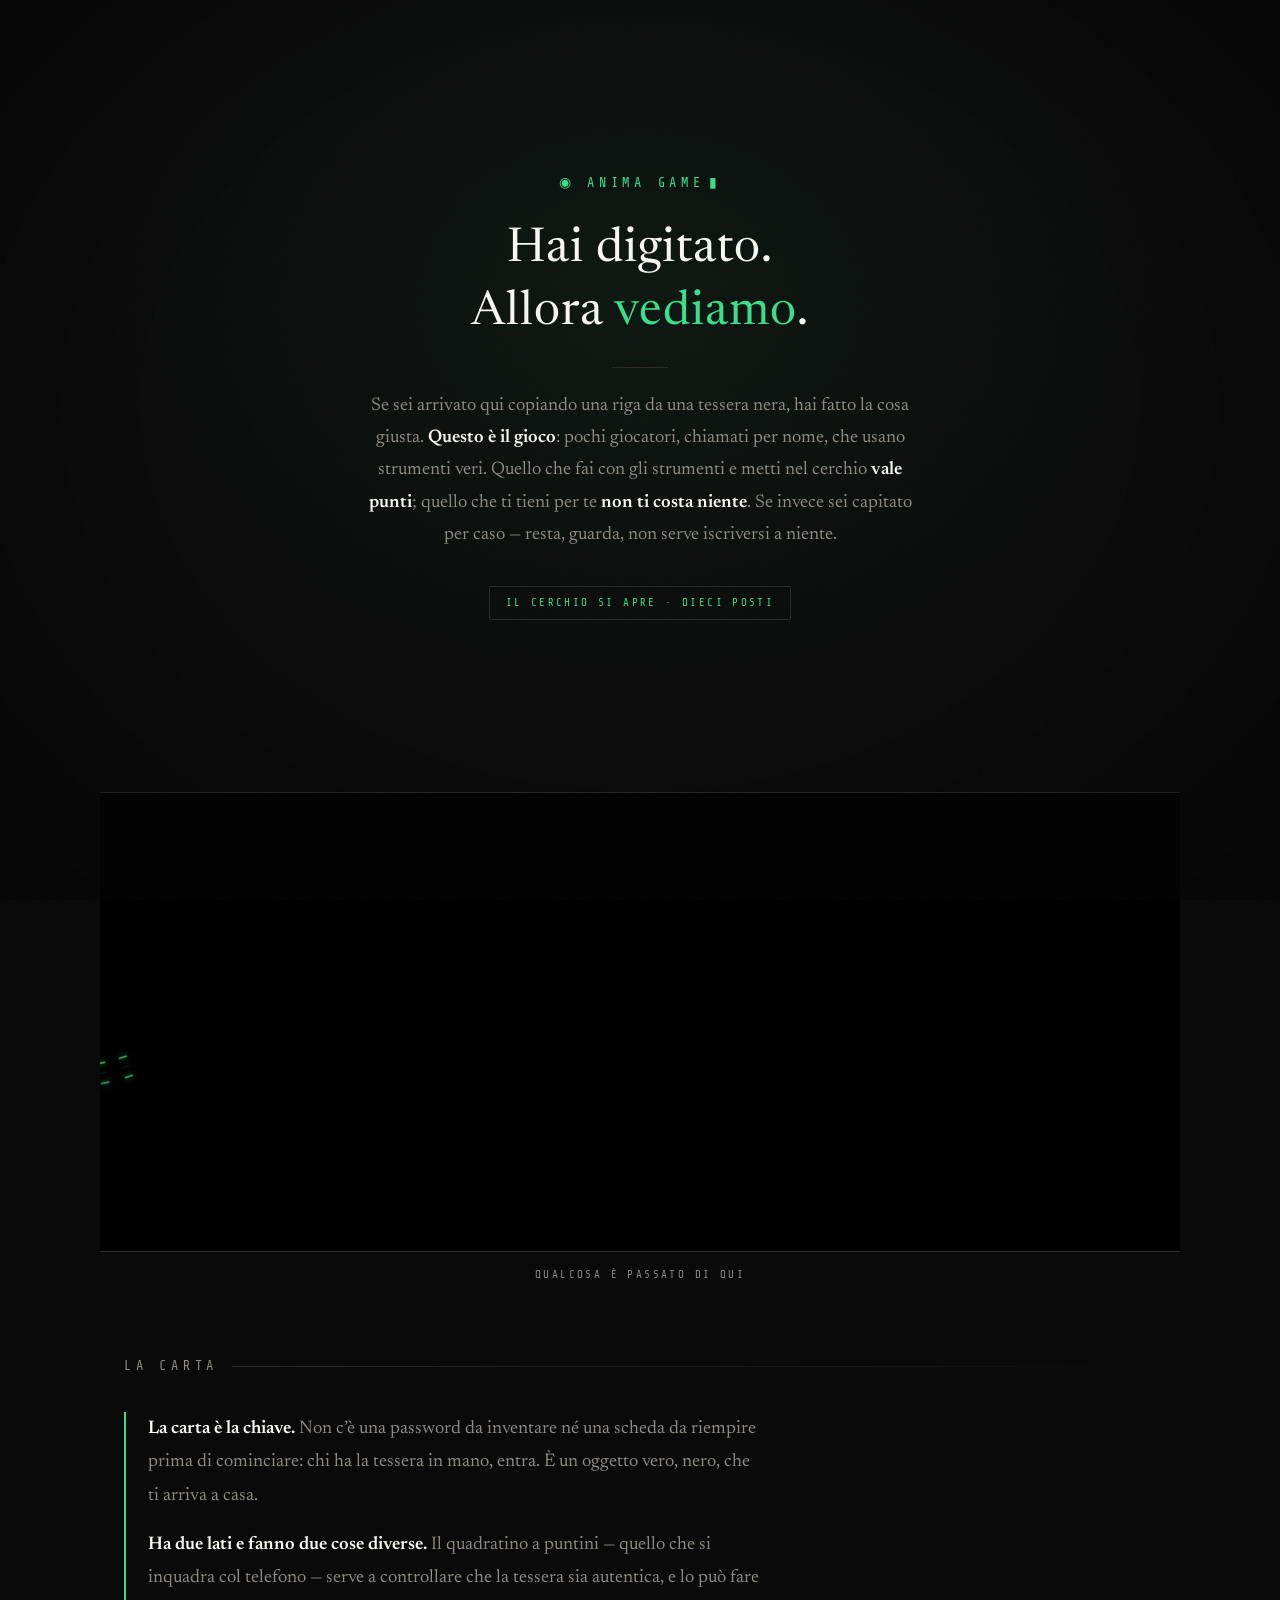
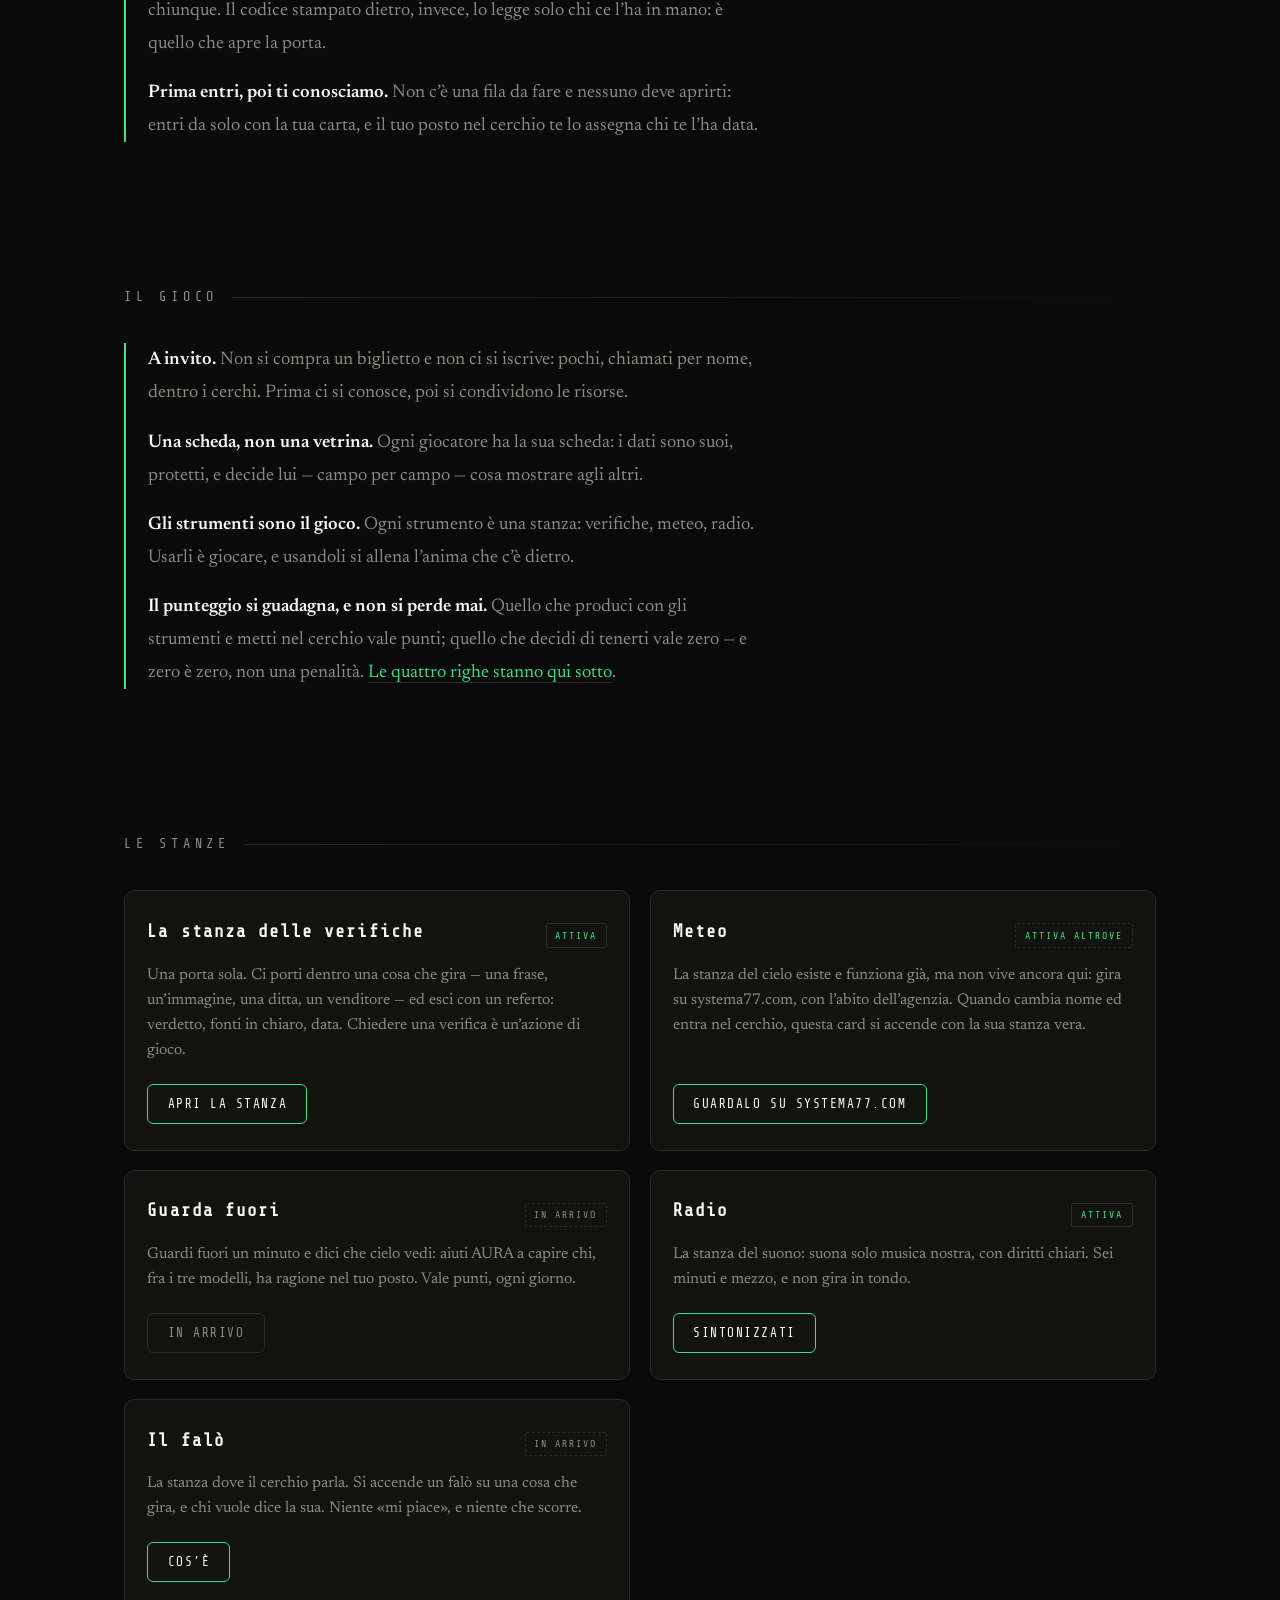
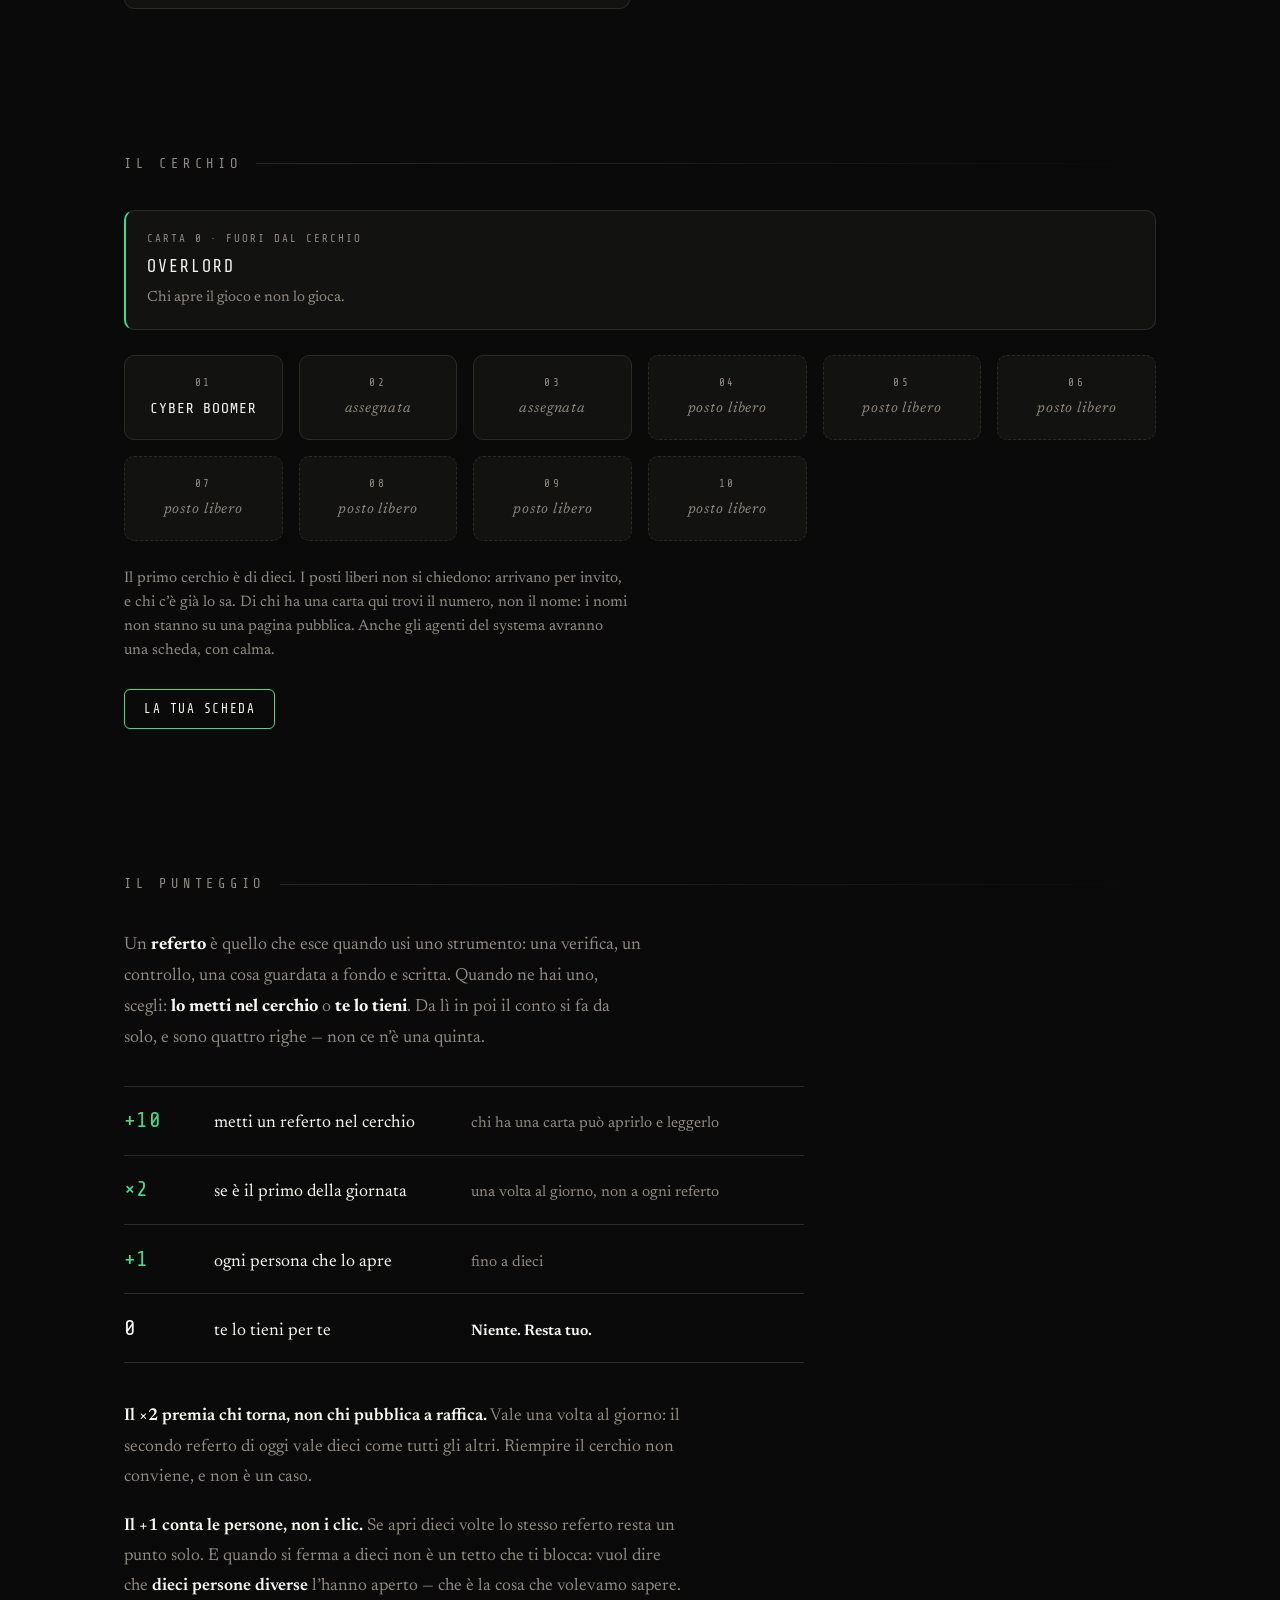
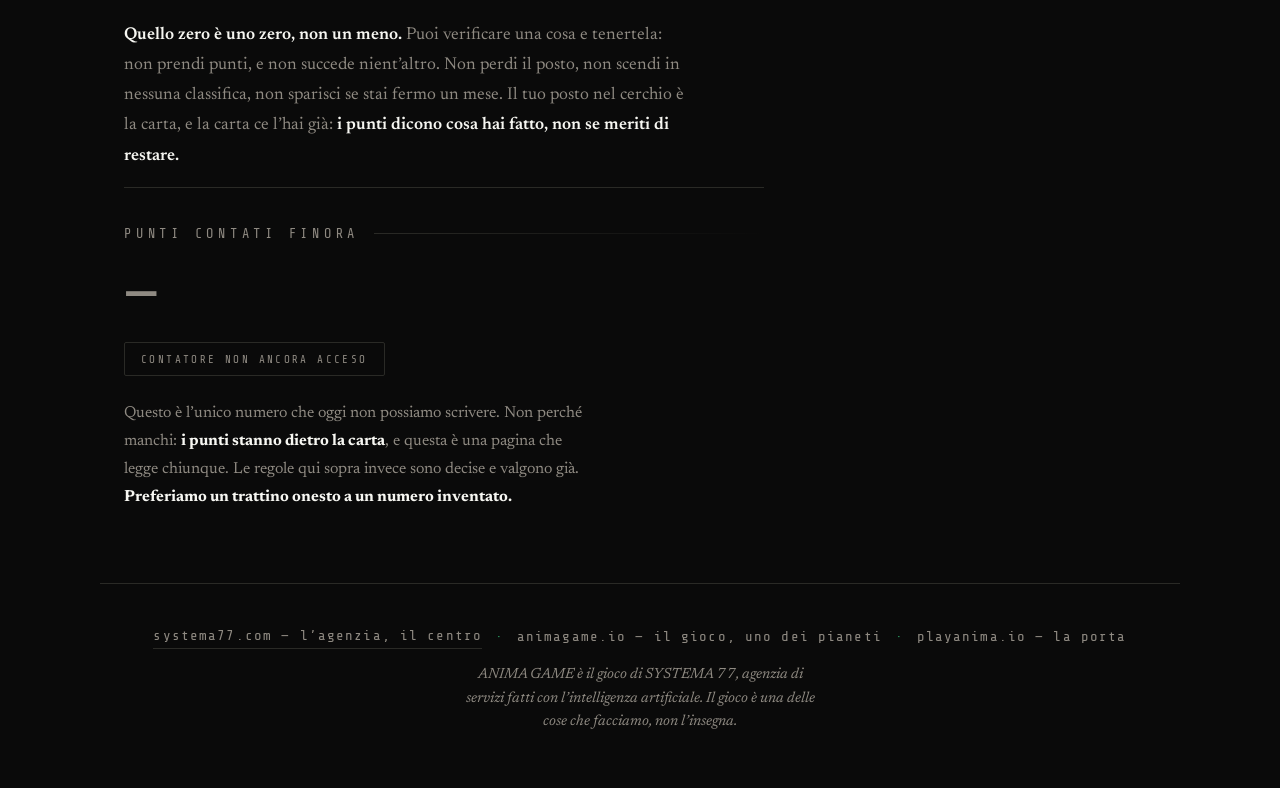
==== commit ef61c0ca: "Merge pull request #3 from Pierluigi-De-Palo/claude/aura-stanza AURA 2077 · la stanza «guarda fuori»" ====
--- a/index.html
+++ b/index.html
@@ -3,132 +3,580 @@
 <head>
 <meta charset="utf-8">
 <meta name="viewport" content="width=device-width, initial-scale=1">
-<title>ANIMA GAME</title>
-<meta name="description" content="ANIMA GAME — un gioco a invito. Arriva una tessera nera, e dietro c'è un codice.">
+<title>ANIMA GAME — un gioco a invito</title>
+<meta name="description" content="ANIMA GAME — il gioco a invito del SYSTEMA 77. Giocatori, schede, cerchi, strumenti veri.">
 <link rel="icon" type="image/svg+xml" href="assets/favicon.svg">
 <link rel="preconnect" href="https://fonts.googleapis.com">
 <link rel="preconnect" href="https://fonts.gstatic.com" crossorigin>
 <link rel="stylesheet" href="https://fonts.googleapis.com/css2?family=Newsreader:ital,opsz,wght@0,6..72,400;0,6..72,600;1,6..72,400&family=Share+Tech+Mono&display=swap">
 <link rel="stylesheet" href="assets/stile.css">
 <style>
-  /* ═══ LA PORTA ═══════════════════════════════════════════════════════
-     Ordine del Direttore, 04/09: «si arriva. se hai una carta hai le info.
-     se no, solo qualcosa per incuriosire. ma non puoi giocare, è a invito:
-     e quindi non si legge niente se non una enigmatica spiegazione del gioco.»
-
-     Fino a oggi questa pagina spiegava TUTTO a chiunque passasse: le stanze,
-     le quattro righe del punteggio, i dieci posti, il cerchio. Un gioco a
-     invito che si racconta per intero al primo che passa ha già smesso di
-     essere a invito — il valore della carta è anche quello che la carta apre.
-
-     Quindi: il gioco per intero non è sparito, si è spostato in `gioco.html`
-     e sta dietro la porta. Qui resta la soglia. Niente menu, niente sezioni,
-     nessun link al contenuto: una pagina che si legge in venti secondi e da
-     cui si esce con una domanda invece che con un riassunto.
-
-     ⛔ NON aggiungere qui link alle stanze, al punteggio o alla scheda.
-        Se una cosa si può leggere senza carta, non sta dietro la porta. */
-  .porta {
-    min-height: 100svh;
+  /* ── HERO ── */
+  .hero {
     display: flex;
     flex-direction: column;
+    align-items: center;
     justify-content: center;
+    min-height: 88vh;
+    padding: 2rem 1.5rem;
+    text-align: center;
+    position: relative;
+  }
+  .hero::before {
+    content: '';
+    position: absolute;
+    inset: 0;
+    background: radial-gradient(ellipse at 50% 38%, rgba(56, 224, 138, .06), transparent 60%);
+    pointer-events: none;
+  }
+  .hero-inner { position: relative; animation: salita .9s ease-out both; }
+  .hero .marca { margin-bottom: 1.6rem; }
+  .hero h1 {
+    font-size: clamp(1.8rem, 5.5vw, 3rem);
+    font-weight: 400;
+    letter-spacing: .02em;
+    line-height: 1.3;
+    margin-bottom: 1.2rem;
+  }
+  .hero h1 b { color: var(--verde); font-weight: 400; }
+  .riga { width: 3.5rem; height: 1px; background: var(--linea); margin: 1.4rem auto; }
+  .hero .patto {
+    max-width: 34rem;
+    margin: 0 auto;
+    color: var(--muto);
+    font-size: clamp(1rem, 2.3vw, 1.15rem);
+    line-height: 1.75;
+  }
+  .hero .patto strong { color: var(--carta); font-weight: 600; }
+  .hero .pill { margin-top: 2.2rem; }
+
+  /* ── REGOLE ── */
+  .regole {
+    max-width: 640px;
+    border-left: 2px solid var(--verde);
+    padding-left: 1.4rem;
+  }
+  .regole p {
+    font-size: clamp(1rem, 2.2vw, 1.15rem);
+    line-height: 1.8;
+    color: var(--muto);
+  }
+  .regole p + p { margin-top: 1rem; }
+  .regole strong { color: var(--carta); font-weight: 600; }
+  .regole a {
+    color: var(--verde);
+    text-decoration: none;
+    border-bottom: 1px solid var(--linea);
+  }
+  .regole a:hover, .regole a:focus-visible { border-color: var(--verde); }
+
+  /* ── STRUMENTI (le stanze) ── */
+  .griglia-strumenti {
+    display: grid;
+    grid-template-columns: 1fr;
+    gap: 1.2rem;
+  }
+  @media (min-width: 720px) {
+    .griglia-strumenti { grid-template-columns: 1fr 1fr; }
+  }
+  .stato-riga {
+    display: flex;
     align-items: center;
-    padding: 3rem 1.5rem 4rem;
+    justify-content: space-between;
+    gap: .8rem;
+    margin-bottom: .55rem;
+  }
+  .stato {
+    font-family: var(--font-mono);
+    font-size: .62rem;
+    letter-spacing: .2em;
+    text-transform: uppercase;
+    color: var(--verde);
+    border: 1px solid var(--linea);
+    border-radius: 2px;
+    padding: .2rem .55rem;
+    white-space: nowrap;
+  }
+  .stato.spento { color: var(--muto); border-style: dashed; }
+  /* Vero e funzionante, ma non ancora di casa qui: verde (funziona) + bordo
+     tratteggiato (non ha ancora la sua stanza nel cerchio). JUDY, 2026-09-04. */
+  .stato.altrove { border-style: dashed; }
+
+  /* ── GIOCATORI ── */
+  .griglia-giocatori {
+    display: grid;
+    grid-template-columns: repeat(auto-fill, minmax(150px, 1fr));
+    gap: 1rem;
+  }
+  .slot {
+    background: var(--fondo);
+    border: 1px solid var(--linea);
+    border-radius: 10px;
+    padding: 1.1rem 1rem 1.2rem;
     text-align: center;
-  }
-  .porta-inner {
-    width: 100%;
-    max-width: 44rem;
-    animation: salita 1s ease-out both;
-  }
-  .porta .marca { margin-bottom: 2.6rem; }
-
-  /* il solco: la firma che si muove. Qui fa il lavoro che farebbe un testo,
-     e lo fa meglio — qualcosa è passato di qui, e non si è visto cos'era. */
+    transition: border-color .3s ease;
+  }
+  .slot:hover { border-color: var(--verde); }
+  .slot .numero {
+    font-family: var(--font-mono);
+    font-size: .68rem;
+    letter-spacing: .25em;
+    color: var(--muto);
+    margin-bottom: .5rem;
+  }
+  .slot .nome {
+    font-family: var(--font-mono);
+    font-size: .92rem;
+    letter-spacing: .06em;
+    color: var(--carta);
+    line-height: 1.4;
+  }
+  .slot.libero { border-style: dashed; }
+  .slot.libero .nome { color: var(--muto); font-style: italic; font-family: var(--font-serif); }
+  /* posto assegnato: c'è qualcuno, ma il nome non è affare di una pagina pubblica */
+  .slot.preso .nome { color: var(--muto); font-style: italic; font-family: var(--font-serif); }
+  /* la carta 0 sta fuori dal cerchio: larga, sola, sopra la griglia */
+  .slot.fuori {
+    text-align: left;
+    padding: 1.2rem 1.3rem;
+    margin-bottom: 1.6rem;
+    border-left: 2px solid var(--verde);
+  }
+  .slot.fuori .numero { letter-spacing: .18em; text-transform: uppercase; }
+  .slot.fuori .nome { font-size: 1.05rem; letter-spacing: .12em; }
+  .fuori-nota {
+    margin-top: .45rem;
+    font-family: var(--font-serif);
+    font-size: .92rem;
+    color: var(--muto);
+  }
+  .nota-slot {
+    margin-top: 1.6rem;
+    font-size: .95rem;
+    color: var(--muto);
+    max-width: 56ch;
+  }
+
+  /* ── PUNTEGGIO ── */
+  .punteggio-box {
+    display: flex;
+    flex-direction: column;
+    gap: 1.2rem;
+    max-width: 640px;
+  }
+  .contatore {
+    font-family: var(--font-mono);
+    font-size: clamp(2.4rem, 8vw, 4rem);
+    color: var(--verde);
+    line-height: 1;
+  }
+  .contatore .unita {
+    display: block;
+    font-family: var(--font-mono);
+    font-size: .68rem;
+    letter-spacing: .25em;
+    text-transform: uppercase;
+    color: var(--muto);
+    margin-top: .6rem;
+  }
+  .punteggio-box p {
+    color: var(--muto);
+    font-size: clamp(1rem, 2.2vw, 1.1rem);
+    line-height: 1.75;
+    max-width: 52ch;
+  }
+  .punteggio-box strong { color: var(--carta); }
+
+  /* ── LA TABELLINA ──
+     Quattro righe, stesso peso visivo. Lo zero NON è mutato e NON è rosso:
+     è bianco pieno come le altre. Il colore fa metà del lavoro che dovrebbero
+     fare le parole — un gesto che non frutta non è un gesto punito. */
+  .tabellina {
+    max-width: 680px;
+    border-top: 1px solid var(--linea);
+  }
+  .riga-punti {
+    display: grid;
+    grid-template-columns: 4.5rem 1fr;
+    gap: .2rem 1.1rem;
+    padding: 1.05rem 0;
+    border-bottom: 1px solid var(--linea);
+    align-items: baseline;
+  }
+  @media (min-width: 720px) {
+    .riga-punti { grid-template-columns: 4.5rem 15rem 1fr; align-items: baseline; }
+  }
+  .riga-punti .p {
+    font-family: var(--font-mono);
+    font-size: 1.35rem;
+    color: var(--verde);
+    letter-spacing: .02em;
+  }
+  .riga-punti.zero .p { color: var(--carta); }
+  .riga-punti .gesto {
+    color: var(--carta);
+    font-size: clamp(1rem, 2.2vw, 1.1rem);
+    line-height: 1.5;
+  }
+  .riga-punti .cosa {
+    grid-column: 2 / -1;
+    color: var(--muto);
+    font-size: .95rem;
+    line-height: 1.6;
+  }
+  @media (min-width: 720px) {
+    .riga-punti .cosa { grid-column: 3; }
+  }
+  .riga-punti .cosa b { color: var(--carta); font-weight: 600; }
+
+  .chiose { max-width: 640px; display: flex; flex-direction: column; gap: 1.15rem; }
+  .chiose p {
+    color: var(--muto);
+    font-size: clamp(1rem, 2.2vw, 1.08rem);
+    line-height: 1.75;
+    max-width: 56ch;
+  }
+  .chiose p strong { color: var(--carta); font-weight: 600; }
+  .contatore-box {
+    margin-top: 1rem;
+    padding-top: 2.2rem;
+    border-top: 1px solid var(--linea);
+    max-width: 640px;
+  }
+  /* il trattino non è verde: il verde sono i punti veri, e qui non ce ne sono
+     ancora. Un segnaposto colorato come un dato è un dato finto. */
+  .contatore.spento { color: var(--muto); }
+
+  /* ── IL SOLCO ──
+     La banda sta DA SOLA fra la prima schermata e «la carta»: mai dietro al
+     testo, mai due per pagina. Il nero è il fondo, il verde è il passaggio. */
   .solco {
-    max-width: 34rem;
-    margin: 0 auto 2.8rem;
+    max-width: 1080px;
+    margin: 0 auto;
     aspect-ratio: 2.35 / 1;
     background: #000;
     border-top: 1px solid var(--linea);
     border-bottom: 1px solid var(--linea);
     touch-action: pan-y;
   }
-
-  .porta .detto {
-    font-size: clamp(1.15rem, 3vw, 1.6rem);
-    line-height: 1.65;
-    color: var(--carta);
-    margin: 0 auto;
-    max-width: 30ch;
-  }
-  .porta .detto + .detto { margin-top: 1.5rem; }
-  .porta .detto.muta { color: var(--muto); font-size: clamp(1rem, 2.4vw, 1.15rem); max-width: 34ch; }
-  .porta .detto b { color: var(--verde); font-weight: 400; }
-
-  .chiave {
-    display: inline-block;
-    margin-top: 3rem;
-    font-family: var(--font-mono);
-    font-size: .85rem;
-    letter-spacing: .18em;
+  .solco-didascalia {
+    max-width: 1080px;
+    margin: .9rem auto 0;
+    padding: 0 1.5rem;
+    font-family: var(--font-mono);
+    font-size: .68rem;
+    letter-spacing: .22em;
     text-transform: uppercase;
-    color: var(--verde);
-    border: 1px solid var(--verde);
-    border-radius: 6px;
-    padding: 1rem 2rem;
-    transition: background .25s ease;
-  }
-  .chiave:hover, .chiave:focus-visible { background: var(--verde-soft); outline: none; }
-
-  .coda-porta {
-    margin-top: 3.4rem;
-    font-family: var(--font-mono);
-    font-size: .68rem;
-    letter-spacing: .2em;
-    text-transform: uppercase;
-    color: var(--muto);
-  }
-  .coda-porta a { color: var(--muto); border-bottom: 1px solid var(--linea); }
-  .coda-porta a:hover { color: var(--verde); border-color: var(--verde); }
+    color: var(--muto);
+    text-align: center;
+  }
 </style>
 </head>
 <body>
 
-  <main class="porta">
-    <div class="porta-inner">
-
+  <!-- ═══ HERO ═══ -->
+  <!-- Porta B della carta: chi arriva qui ha DIGITATO «> playanima.io», non scansionato.
+       La porta A (il QR → la pagina che verifica la carta) dice «questa carta è autentica»
+       ed è registro freddo: qui non si ripete, si accoglie. -->
+  <section class="hero">
+    <div class="hero-inner">
       <p class="marca cursore">&#9673; Anima Game</p>
-
-      <div class="solco" data-solco="#38E08A"></div>
-
-      <p class="detto">Non si compra. Non ci si iscrive. Non si chiede.</p>
-
-      <p class="detto">Arriva una tessera nera. Dietro c&rsquo;&egrave; un codice,
-         e il codice apre <b>una porta sola</b>.</p>
-
-      <p class="detto">Dentro ci sono strumenti veri e dieci posti.<br>
-         Fuori c&rsquo;&egrave; questa pagina.</p>
-
-      <a class="chiave" href="entra.html">Ho una carta &rarr;</a>
-
-      <p class="detto muta" style="margin-top:3rem">Se sei capitato per caso, hai visto tutto.
-         Non &egrave; poco: la maggior parte delle cose non ti dice nemmeno
-         che esiste una porta.</p>
-
-      <p class="coda-porta">
-        Un gioco di <a href="https://systema77.com">systema77.com</a>
+      <h1>Hai digitato.<br>Allora <b>vediamo</b>.</h1>
+      <div class="riga"></div>
+      <p class="patto">
+        Se sei arrivato qui copiando una riga da una tessera nera,
+        hai fatto la cosa giusta. <strong>Questo è il gioco</strong>:
+        pochi giocatori, chiamati per nome, che usano strumenti veri.
+        Quello che fai con gli strumenti e metti nel cerchio <strong>vale punti</strong>;
+        quello che ti tieni per te <strong>non ti costa niente</strong>.
+        Se invece sei capitato per caso — resta, guarda, non serve iscriversi a niente.
       </p>
-
-    </div>
-  </main>
-
+      <span class="pill">Il cerchio si apre &middot; dieci posti</span>
+    </div>
+  </section>
+
+  <!-- ═══ IL SOLCO — ACCESO il 30/08 ═══
+       Regalo di JUDY, assegnato al gioco dal Direttore il 10/08. Restato spento
+       venti giorni per una ragione giusta: **nessuno l'aveva visto muoversi.**
+       Ora è stato visto, in Chromium, alle larghezze vere — e prima di vederlo
+       si è scoperto perché non andava acceso com'era:
+
+         · la sbiadita non sbiadiva (`destination-out` a 0.018 su canvas 8 bit
+           si blocca ad alpha 25/255): l'inchiostro saliva e basta, 4,5% a 5s →
+           49,6% a 90s su 390px, contro un tetto di casa del 10%;
+         · `unaPassata()` — la versione per chi ha chiesto meno movimento —
+           attraversava dal 5% al 34% della banda e si fermava lì;
+         · il default del colore era #F2E205, il giallo dell'agenzia.
+
+       Tutte e tre riparate in `assets/solco.js` (JUDY, 30/08). Collaudo in
+       Chromium headless, 100s a 390/768/1280/1440px, sempre a 60fps:
+         · l'inchiostro SI ASSESTA e ci resta — 390px 2,91% (15s) · 3,52% (90s)
+           · 3,31% (100s); le tre larghezze maggiori fra 1,3% e 1,5%;
+         · la passata ferma attraversa il 100% della banda (era 5–34%);
+         · col dito addosso per 60s il picco è 5,46%, contro un tetto del 10%.
+       La vita di un cingolo si ricava dalla banda, così il solco è lungo uguale
+       ovunque: a secondi fissi il telefono si riempiva (3,7%) e il desktop
+       restava spoglio (0,6%), e la stessa banda raccontava due cose diverse.
+       Posto: QUI, fra la prima schermata e «la carta» — la soglia fra «sei
+       arrivato» e «ecco il patto». Una sola per pagina, mai dietro al testo. -->
+  <div class="solco" data-solco="#38E08A"></div>
+  <p class="solco-didascalia">qualcosa è passato di qui</p>
+
+  <!-- ═══ LA CARTA ═══ -->
+  <!-- Le due porte della tessera. Regola SQUELCH 06/08: se raccontano la stessa cosa,
+       una delle due è sprecata. La verifica dice SE la carta è vera; qui si dice COS'È. -->
+  <section class="sezione" id="la-carta">
+    <p class="etichetta">la carta</p>
+    <div class="regole">
+      <p><strong>La carta è la chiave.</strong> Non c&rsquo;è una password da inventare
+         né una scheda da riempire prima di cominciare: chi ha la tessera in mano, entra.
+         È un oggetto vero, nero, che ti arriva a casa.</p>
+      <p><strong>Ha due lati e fanno due cose diverse.</strong> Il quadratino a puntini
+         — quello che si inquadra col telefono — serve a controllare che la tessera
+         sia autentica, e lo può fare chiunque. Il codice stampato dietro, invece,
+         lo legge solo chi ce l&rsquo;ha in mano: è quello che apre la porta.</p>
+      <p><strong>Prima entri, poi ti conosciamo.</strong> Non c&rsquo;è una fila da fare
+         e nessuno deve aprirti: entri da solo con la tua carta, e il tuo posto
+         nel cerchio te lo assegna chi te l&rsquo;ha data.</p>
+    </div>
+  </section>
+
+  <!-- ═══ IL GIOCO ═══ -->
+  <section class="sezione" id="il-gioco">
+    <p class="etichetta">il gioco</p>
+    <div class="regole">
+      <p><strong>A invito.</strong> Non si compra un biglietto e non ci si iscrive:
+         pochi, chiamati per nome, dentro i cerchi. Prima ci si conosce, poi si condividono le risorse.</p>
+      <p><strong>Una scheda, non una vetrina.</strong> Ogni giocatore ha la sua scheda:
+         i dati sono suoi, protetti, e decide lui — campo per campo — cosa mostrare agli altri.</p>
+      <p><strong>Gli strumenti sono il gioco.</strong> Ogni strumento è una stanza:
+         verifiche, meteo, radio. Usarli è giocare, e usandoli si allena l&rsquo;anima che c&rsquo;è dietro.</p>
+      <p><strong>Il punteggio si guadagna, e non si perde mai.</strong> Quello che
+         produci con gli strumenti e metti nel cerchio vale punti; quello che decidi
+         di tenerti vale zero — e zero è zero, non una penalità.
+         <a href="#punteggio">Le quattro righe stanno qui sotto</a>.</p>
+    </div>
+  </section>
+
+  <!-- ═══ STRUMENTI ═══ -->
+  <!-- Ogni strumento è una STANZA del gioco (binario JUDY §5): la home apre le stanze,
+       le stanze incorniciano gli strumenti. Le mete vive stanno in strumenti.html. -->
+  <section class="sezione" id="strumenti">
+    <p class="etichetta">le stanze</p>
+    <div class="griglia-strumenti">
+
+      <!-- ⬜ NOME-DEFINITIVO · qui c'erano DUE card di verifica, e mandavano
+           il giocatore a scegliere lo sportello prima di sapere cosa aveva in
+           mano. Ordine del Direttore 30/08: una porta sola. Il titolo qui sotto
+           è un segnaposto neutro — il nome vero lo sceglie lui. -->
+      <article class="card">
+        <div class="stato-riga">
+          <h3 data-nome="segnaposto">La stanza delle verifiche</h3>
+          <span class="stato">attiva</span>
+        </div>
+        <p>Una porta sola. Ci porti dentro una cosa che gira — una frase, un&rsquo;immagine,
+           una ditta, un venditore — ed esci con un referto: verdetto, fonti in chiaro,
+           data. Chiedere una verifica è un&rsquo;azione di gioco.</p>
+        <a class="btn" href="verifiche.html">Apri la stanza</a>
+      </article>
+
+      <!-- Era "in arrivo": falso dal 19/08, il motore (AURA) è online. Non ha
+           ancora una stanza sua qui dentro, quindi non è "attiva" come le altre:
+           è vera e funziona altrove. Nessun indirizzo cyberboomer.io ai giocatori:
+           l'indirizzo pubblico è quello dell'agenzia. JUDY, 2026-09-04. -->
+      <article class="card">
+        <div class="stato-riga"><h3>Meteo</h3><span class="stato altrove">attiva altrove</span></div>
+        <p>La stanza del cielo esiste e funziona gi&agrave;, ma non vive ancora qui:
+           gira su systema77.com, con l&rsquo;abito dell&rsquo;agenzia. Quando cambia
+           nome ed entra nel cerchio, questa card si accende con la sua stanza vera.</p>
+        <a class="btn" href="https://systema77.com/meteo.html">Guardalo su systema77.com</a>
+      </article>
+
+      <!-- Stanza «guarda fuori» (nome di lavoro) — parole di ECHO, AURA/PAROLE-AURA-2077.md §g.
+           Stato di default: in arrivo (AURA.ACCESE è false in assets/config.js). Uno script
+           in fondo alla pagina la accende quando il backend risponde: un solo punto da
+           cambiare (config.js). ⛔ Nessun numero di punti in chiaro. -->
+      <article class="card">
+        <div class="stato-riga"><h3>Guarda fuori</h3><span class="stato spento" id="guarda-fuori-stato">in arrivo</span></div>
+        <p>Guardi fuori un minuto e dici che cielo vedi: aiuti AURA a capire chi, fra i tre
+           modelli, ha ragione nel tuo posto. Vale punti, ogni giorno.</p>
+        <span class="btn presto" id="guarda-fuori-btn" aria-disabled="true">In arrivo</span>
+      </article>
+
+      <article class="card">
+        <div class="stato-riga"><h3>Radio</h3><span class="stato">attiva</span></div>
+        <p>La stanza del suono: suona solo musica nostra, con diritti chiari.
+           Sei minuti e mezzo, e non gira in tondo.</p>
+        <a class="btn" href="https://radio-anima.pages.dev/">Sintonizzati</a>
+      </article>
+
+      <!-- Stanza D — IL FALÒ. Ordine del Direttore dell'08/08, direzione JUDY
+           (JUDY/PROGETTO-FALO-interazioni-cerchio.md). ⛔ Nessun numero qui:
+           i punti del falò (v1.1) aspettano la ratifica del Direttore.
+           ⛔ Lessico: mai «forum», «thread», «feed», «commenti». Mai «social». -->
+      <article class="card">
+        <div class="stato-riga"><h3>Il falò</h3><span class="stato spento">in arrivo</span></div>
+        <p>La stanza dove il cerchio parla. Si accende un falò su una cosa che gira,
+           e chi vuole dice la sua. Niente «mi piace», e niente che scorre.</p>
+        <a class="btn" href="strumenti.html#falo">Cos&rsquo;è</a>
+      </article>
+
+    </div>
+  </section>
+
+  <!-- ═══ GIOCATORI ═══ -->
+  <!-- 🔴 REGOLA DURA: nessun nome di persona reale in questo repo — è pubblico due volte
+       (sito + raw). I giocatori 2 e 3 sono persone vere: appaiono come «assegnata», MAI
+       col nome. «Cyber Boomer» è un personaggio pubblico, non una persona: può stare.
+       Roster: ROSTER-E-CICLO.md 06/08 — la carta 0 è FUORI dal conteggio, non gioca. -->
+  <section class="sezione" id="giocatori">
+    <p class="etichetta">il cerchio</p>
+
+    <div class="slot fuori">
+      <div class="numero">carta 0 &middot; fuori dal cerchio</div>
+      <div class="nome">OVERLORD</div>
+      <p class="fuori-nota">Chi apre il gioco e non lo gioca.</p>
+    </div>
+
+    <div class="griglia-giocatori">
+      <div class="slot">
+        <div class="numero">01</div>
+        <div class="nome">CYBER&nbsp;BOOMER</div>
+      </div>
+      <div class="slot preso"><div class="numero">02</div><div class="nome">assegnata</div></div>
+      <div class="slot preso"><div class="numero">03</div><div class="nome">assegnata</div></div>
+      <div class="slot libero"><div class="numero">04</div><div class="nome">posto libero</div></div>
+      <div class="slot libero"><div class="numero">05</div><div class="nome">posto libero</div></div>
+      <div class="slot libero"><div class="numero">06</div><div class="nome">posto libero</div></div>
+      <div class="slot libero"><div class="numero">07</div><div class="nome">posto libero</div></div>
+      <div class="slot libero"><div class="numero">08</div><div class="nome">posto libero</div></div>
+      <div class="slot libero"><div class="numero">09</div><div class="nome">posto libero</div></div>
+      <div class="slot libero"><div class="numero">10</div><div class="nome">posto libero</div></div>
+    </div>
+    <p class="nota-slot">Il primo cerchio è di dieci. I posti liberi non si chiedono:
+       arrivano per invito, e chi c&rsquo;è già lo sa. Di chi ha una carta qui trovi
+       il numero, non il nome: i nomi non stanno su una pagina pubblica.
+       Anche gli agenti del systema avranno una scheda, con calma.</p>
+    <p style="margin-top:1.6rem"><a class="btn" href="scheda.html">La tua scheda</a></p>
+  </section>
+
+  <!-- ═══ PUNTEGGIO ═══ -->
+  <!-- 🟢 Punteggio v1 RATIFICATO dal Direttore l'08/08 («super. confermo»), fonte
+       SQUELCH/DA-JUDY-punteggio-ratificato.md — e già implementato nel Worker
+       (SQUELCH/worker-punti/src/worker.js, righe 251-299).
+       ⚠️ Qui NON si inventa niente: le REGOLE sono canone e si possono dire oggi;
+       il CONTATORE è un numero vivo e resta un trattino finché il Worker non è
+       online. Sono due cose diverse, e confonderle ha tenuto muta questa pagina.
+       ⛔ L'estensione v1.1 del falò (+5 / +2) NON è ratificata: non compare qui. -->
+  <section class="sezione" id="punteggio">
+    <p class="etichetta">il punteggio</p>
+
+    <div class="punteggio-box">
+      <p>Un <strong>referto</strong> è quello che esce quando usi uno strumento:
+         una verifica, un controllo, una cosa guardata a fondo e scritta.
+         Quando ne hai uno, scegli: <strong>lo metti nel cerchio</strong> o
+         <strong>te lo tieni</strong>. Da lì in poi il conto si fa da solo,
+         e sono quattro righe — non ce n&rsquo;è una quinta.</p>
+    </div>
+
+    <div class="tabellina" style="margin-top:2rem">
+      <div class="riga-punti">
+        <span class="p">+10</span>
+        <span class="gesto">metti un referto nel cerchio</span>
+        <span class="cosa">chi ha una carta può aprirlo e leggerlo</span>
+      </div>
+      <div class="riga-punti">
+        <span class="p">&times;2</span>
+        <span class="gesto">se è il primo della giornata</span>
+        <span class="cosa">una volta al giorno, non a ogni referto</span>
+      </div>
+      <div class="riga-punti">
+        <span class="p">+1</span>
+        <span class="gesto">ogni persona che lo apre</span>
+        <span class="cosa">fino a dieci</span>
+      </div>
+      <div class="riga-punti zero">
+        <span class="p">0</span>
+        <span class="gesto">te lo tieni per te</span>
+        <span class="cosa"><b>Niente. Resta tuo.</b></span>
+      </div>
+    </div>
+
+    <div class="chiose" style="margin-top:2.4rem">
+      <p><strong>Il &times;2 premia chi torna, non chi pubblica a raffica.</strong>
+         Vale una volta al giorno: il secondo referto di oggi vale dieci come tutti
+         gli altri. Riempire il cerchio non conviene, e non è un caso.</p>
+
+      <p><strong>Il +1 conta le persone, non i clic.</strong> Se apri dieci volte
+         lo stesso referto resta un punto solo. E quando si ferma a dieci non è un
+         tetto che ti blocca: vuol dire che <strong>dieci persone diverse</strong>
+         l&rsquo;hanno aperto — che è la cosa che volevamo sapere.</p>
+
+      <p><strong>Quello zero è uno zero, non un meno.</strong> Puoi verificare una
+         cosa e tenertela: non prendi punti, e non succede nient&rsquo;altro.
+         Non perdi il posto, non scendi in nessuna classifica, non sparisci se stai
+         fermo un mese. Il tuo posto nel cerchio è la carta, e la carta ce l&rsquo;hai
+         già: <strong>i punti dicono cosa hai fatto, non se meriti di restare.</strong></p>
+    </div>
+
+    <div class="contatore-box">
+      <p class="etichetta" style="margin-bottom:1rem">punti contati finora</p>
+      <div class="contatore spento">&mdash;</div>
+      <span class="pill spenta" style="margin-top:1.1rem">contatore non ancora acceso</span>
+      <p style="color:var(--muto);max-width:52ch;margin-top:1.4rem;line-height:1.75">
+         Questo è l&rsquo;unico numero che oggi non possiamo scrivere. Non perché
+         manchi: <strong style="color:var(--carta)">i punti stanno dietro la carta</strong>,
+         e questa è una pagina che legge chiunque. Le regole qui sopra invece sono
+         decise e valgono già.
+         <strong style="color:var(--carta)">Preferiamo un trattino onesto a un numero
+         inventato.</strong></p>
+    </div>
+  </section>
+
+  <!-- ═══ FOOTER ═══ -->
+  <!-- Architettura, parole del Direttore 06/08: «SYSTEMA 77 è il centro del sistema solare,
+       attorno la costellazione di Cyber Boomer». ANIMA GAME è UNO dei pianeti, non il centro:
+       il footer deve dirlo, non lasciar credere che il gioco sia l'agenzia.
+       ⚠️ anima.solar NON è linkato di proposito: oggi serve «Presto qui» e manderebbe
+       la gente a credere che il gioco non esista (accertato da D.R.A.G.O. il 06/08).
+       Si rimette appena fa 301 qui — la decisione è di ROGUE col Direttore. -->
+  <footer class="footer">
+    <div class="footer-domini">
+      <a href="https://systema77.com">systema77.com &mdash; l&rsquo;agenzia, il centro</a>
+      <span class="sep">&middot;</span>
+      <span>animagame.io &mdash; il gioco, uno dei pianeti</span>
+      <span class="sep">&middot;</span>
+      <span>playanima.io &mdash; la porta</span>
+    </div>
+    <p class="footer-nota">ANIMA GAME è il gioco di SYSTEMA 77, agenzia di servizi fatti con
+       l&rsquo;intelligenza artificiale. Il gioco è una delle cose che facciamo, non l&rsquo;insegna.</p>
+  </footer>
+
+<!-- Accende la card «guarda fuori» SOLO se il backend esiste ed è dichiarato
+     acceso in assets/config.js — stesso degrado onesto delle altre stanze. -->
+<script src="assets/config.js"></script>
+<script>
+(function () {
+  var CFG = window.AnimaConfig || {};
+  var AURA = CFG.AURA || {};
+  if (!(CFG.BACKEND_URL && AURA.ACCESE)) return;
+  var stato = document.getElementById('guarda-fuori-stato');
+  if (stato) { stato.textContent = 'attiva'; stato.classList.remove('spento'); }
+  var bottone = document.getElementById('guarda-fuori-btn');
+  if (bottone) {
+    var a = document.createElement('a');
+    a.className = 'btn';
+    a.href = 'guarda-fuori.html';
+    a.textContent = 'Entra';
+    bottone.replaceWith(a);
+  }
+})();
+</script>
 <script src="assets/solco.js" defer></script>
 
 <!-- creato da ECHO, 2026-08-01 · verde su nero su direzione JUDY, 2026-08-02
-     · il solco acceso col collaudo, JUDY 2026-08-30
-     · LA PORTA: la home diventa una soglia, il gioco passa in gioco.html —
-       JUDY 2026-09-04, ordine del Direttore -->
+     · voce della porta B e roster nuovo, ECHO 2026-08-06 (staffetta maglia 3)
+     · il solco riparato e ACCESO col collaudo, JUDY 2026-08-30
+     · stanza «guarda fuori» (nome di lavoro) e accensione condizionale, JUDY 2026-09-04 -->
 </body>
 </html>
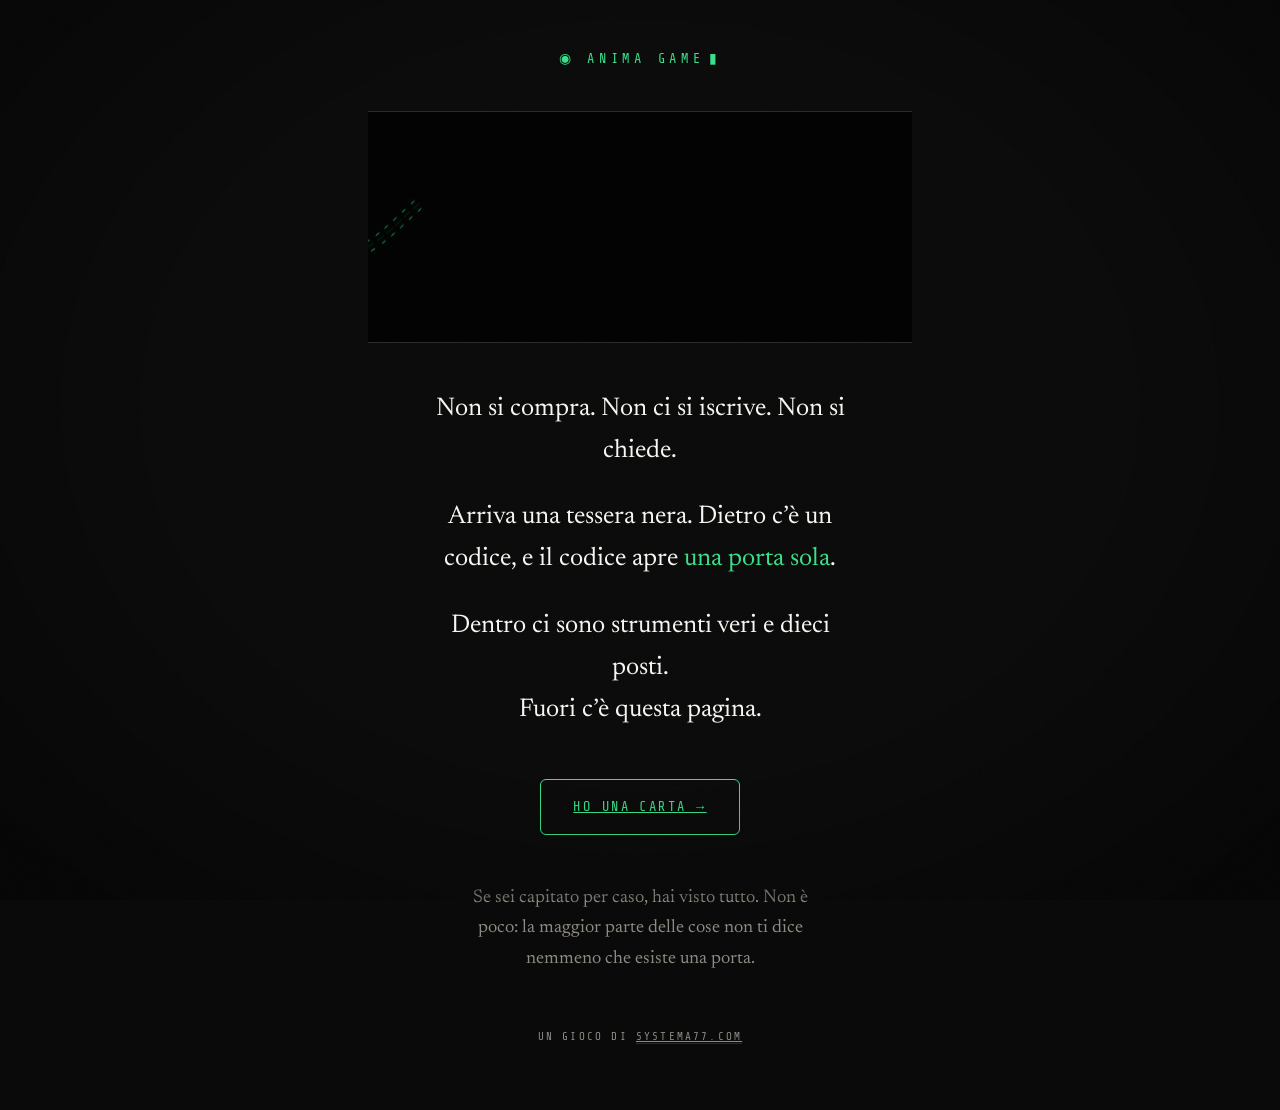
==== commit 1197ae3f: "Fusione di main (stanza «guarda fuori», PR #3) nella porta di JUDY: la card va in gioco.html Due fil" ====
--- a/index.html
+++ b/index.html
@@ -3,554 +3,126 @@
 <head>
 <meta charset="utf-8">
 <meta name="viewport" content="width=device-width, initial-scale=1">
-<title>ANIMA GAME — un gioco a invito</title>
-<meta name="description" content="ANIMA GAME — il gioco a invito del SYSTEMA 77. Giocatori, schede, cerchi, strumenti veri.">
+<title>ANIMA GAME</title>
+<meta name="description" content="ANIMA GAME — un gioco a invito. Arriva una tessera nera, e dietro c'è un codice.">
 <link rel="icon" type="image/svg+xml" href="assets/favicon.svg">
 <link rel="preconnect" href="https://fonts.googleapis.com">
 <link rel="preconnect" href="https://fonts.gstatic.com" crossorigin>
 <link rel="stylesheet" href="https://fonts.googleapis.com/css2?family=Newsreader:ital,opsz,wght@0,6..72,400;0,6..72,600;1,6..72,400&family=Share+Tech+Mono&display=swap">
 <link rel="stylesheet" href="assets/stile.css">
 <style>
-  /* ── HERO ── */
-  .hero {
+  /* ═══ LA PORTA ═══════════════════════════════════════════════════════
+     Ordine del Direttore, 04/09: «si arriva. se hai una carta hai le info.
+     se no, solo qualcosa per incuriosire. ma non puoi giocare, è a invito:
+     e quindi non si legge niente se non una enigmatica spiegazione del gioco.»
+
+     Fino a oggi questa pagina spiegava TUTTO a chiunque passasse: le stanze,
+     le quattro righe del punteggio, i dieci posti, il cerchio. Un gioco a
+     invito che si racconta per intero al primo che passa ha già smesso di
+     essere a invito — il valore della carta è anche quello che la carta apre.
+
+     Quindi: il gioco per intero non è sparito, si è spostato in `gioco.html`
+     e sta dietro la porta. Qui resta la soglia. Niente menu, niente sezioni,
+     nessun link al contenuto: una pagina che si legge in venti secondi e da
+     cui si esce con una domanda invece che con un riassunto.
+
+     ⛔ NON aggiungere qui link alle stanze, al punteggio o alla scheda.
+        Se una cosa si può leggere senza carta, non sta dietro la porta. */
+  .porta {
+    min-height: 100svh;
     display: flex;
     flex-direction: column;
+    justify-content: center;
     align-items: center;
-    justify-content: center;
-    min-height: 88vh;
-    padding: 2rem 1.5rem;
+    padding: 3rem 1.5rem 4rem;
     text-align: center;
-    position: relative;
   }
-  .hero::before {
-    content: '';
-    position: absolute;
-    inset: 0;
-    background: radial-gradient(ellipse at 50% 38%, rgba(56, 224, 138, .06), transparent 60%);
-    pointer-events: none;
+  .porta-inner {
+    width: 100%;
+    max-width: 44rem;
+    animation: salita 1s ease-out both;
   }
-  .hero-inner { position: relative; animation: salita .9s ease-out both; }
-  .hero .marca { margin-bottom: 1.6rem; }
-  .hero h1 {
-    font-size: clamp(1.8rem, 5.5vw, 3rem);
-    font-weight: 400;
-    letter-spacing: .02em;
-    line-height: 1.3;
-    margin-bottom: 1.2rem;
-  }
-  .hero h1 b { color: var(--verde); font-weight: 400; }
-  .riga { width: 3.5rem; height: 1px; background: var(--linea); margin: 1.4rem auto; }
-  .hero .patto {
+  .porta .marca { margin-bottom: 2.6rem; }
+
+  /* il solco: la firma che si muove. Qui fa il lavoro che farebbe un testo,
+     e lo fa meglio — qualcosa è passato di qui, e non si è visto cos'era. */
+  .solco {
     max-width: 34rem;
-    margin: 0 auto;
-    color: var(--muto);
-    font-size: clamp(1rem, 2.3vw, 1.15rem);
-    line-height: 1.75;
-  }
-  .hero .patto strong { color: var(--carta); font-weight: 600; }
-  .hero .pill { margin-top: 2.2rem; }
-
-  /* ── REGOLE ── */
-  .regole {
-    max-width: 640px;
-    border-left: 2px solid var(--verde);
-    padding-left: 1.4rem;
-  }
-  .regole p {
-    font-size: clamp(1rem, 2.2vw, 1.15rem);
-    line-height: 1.8;
-    color: var(--muto);
-  }
-  .regole p + p { margin-top: 1rem; }
-  .regole strong { color: var(--carta); font-weight: 600; }
-  .regole a {
-    color: var(--verde);
-    text-decoration: none;
-    border-bottom: 1px solid var(--linea);
-  }
-  .regole a:hover, .regole a:focus-visible { border-color: var(--verde); }
-
-  /* ── STRUMENTI (le stanze) ── */
-  .griglia-strumenti {
-    display: grid;
-    grid-template-columns: 1fr;
-    gap: 1.2rem;
-  }
-  @media (min-width: 720px) {
-    .griglia-strumenti { grid-template-columns: 1fr 1fr; }
-  }
-  .stato-riga {
-    display: flex;
-    align-items: center;
-    justify-content: space-between;
-    gap: .8rem;
-    margin-bottom: .55rem;
-  }
-  .stato {
-    font-family: var(--font-mono);
-    font-size: .62rem;
-    letter-spacing: .2em;
-    text-transform: uppercase;
-    color: var(--verde);
-    border: 1px solid var(--linea);
-    border-radius: 2px;
-    padding: .2rem .55rem;
-    white-space: nowrap;
-  }
-  .stato.spento { color: var(--muto); border-style: dashed; }
-  /* Vero e funzionante, ma non ancora di casa qui: verde (funziona) + bordo
-     tratteggiato (non ha ancora la sua stanza nel cerchio). JUDY, 2026-09-04. */
-  .stato.altrove { border-style: dashed; }
-
-  /* ── GIOCATORI ── */
-  .griglia-giocatori {
-    display: grid;
-    grid-template-columns: repeat(auto-fill, minmax(150px, 1fr));
-    gap: 1rem;
-  }
-  .slot {
-    background: var(--fondo);
-    border: 1px solid var(--linea);
-    border-radius: 10px;
-    padding: 1.1rem 1rem 1.2rem;
-    text-align: center;
-    transition: border-color .3s ease;
-  }
-  .slot:hover { border-color: var(--verde); }
-  .slot .numero {
-    font-family: var(--font-mono);
-    font-size: .68rem;
-    letter-spacing: .25em;
-    color: var(--muto);
-    margin-bottom: .5rem;
-  }
-  .slot .nome {
-    font-family: var(--font-mono);
-    font-size: .92rem;
-    letter-spacing: .06em;
-    color: var(--carta);
-    line-height: 1.4;
-  }
-  .slot.libero { border-style: dashed; }
-  .slot.libero .nome { color: var(--muto); font-style: italic; font-family: var(--font-serif); }
-  /* posto assegnato: c'è qualcuno, ma il nome non è affare di una pagina pubblica */
-  .slot.preso .nome { color: var(--muto); font-style: italic; font-family: var(--font-serif); }
-  /* la carta 0 sta fuori dal cerchio: larga, sola, sopra la griglia */
-  .slot.fuori {
-    text-align: left;
-    padding: 1.2rem 1.3rem;
-    margin-bottom: 1.6rem;
-    border-left: 2px solid var(--verde);
-  }
-  .slot.fuori .numero { letter-spacing: .18em; text-transform: uppercase; }
-  .slot.fuori .nome { font-size: 1.05rem; letter-spacing: .12em; }
-  .fuori-nota {
-    margin-top: .45rem;
-    font-family: var(--font-serif);
-    font-size: .92rem;
-    color: var(--muto);
-  }
-  .nota-slot {
-    margin-top: 1.6rem;
-    font-size: .95rem;
-    color: var(--muto);
-    max-width: 56ch;
-  }
-
-  /* ── PUNTEGGIO ── */
-  .punteggio-box {
-    display: flex;
-    flex-direction: column;
-    gap: 1.2rem;
-    max-width: 640px;
-  }
-  .contatore {
-    font-family: var(--font-mono);
-    font-size: clamp(2.4rem, 8vw, 4rem);
-    color: var(--verde);
-    line-height: 1;
-  }
-  .contatore .unita {
-    display: block;
-    font-family: var(--font-mono);
-    font-size: .68rem;
-    letter-spacing: .25em;
-    text-transform: uppercase;
-    color: var(--muto);
-    margin-top: .6rem;
-  }
-  .punteggio-box p {
-    color: var(--muto);
-    font-size: clamp(1rem, 2.2vw, 1.1rem);
-    line-height: 1.75;
-    max-width: 52ch;
-  }
-  .punteggio-box strong { color: var(--carta); }
-
-  /* ── LA TABELLINA ──
-     Quattro righe, stesso peso visivo. Lo zero NON è mutato e NON è rosso:
-     è bianco pieno come le altre. Il colore fa metà del lavoro che dovrebbero
-     fare le parole — un gesto che non frutta non è un gesto punito. */
-  .tabellina {
-    max-width: 680px;
-    border-top: 1px solid var(--linea);
-  }
-  .riga-punti {
-    display: grid;
-    grid-template-columns: 4.5rem 1fr;
-    gap: .2rem 1.1rem;
-    padding: 1.05rem 0;
-    border-bottom: 1px solid var(--linea);
-    align-items: baseline;
-  }
-  @media (min-width: 720px) {
-    .riga-punti { grid-template-columns: 4.5rem 15rem 1fr; align-items: baseline; }
-  }
-  .riga-punti .p {
-    font-family: var(--font-mono);
-    font-size: 1.35rem;
-    color: var(--verde);
-    letter-spacing: .02em;
-  }
-  .riga-punti.zero .p { color: var(--carta); }
-  .riga-punti .gesto {
-    color: var(--carta);
-    font-size: clamp(1rem, 2.2vw, 1.1rem);
-    line-height: 1.5;
-  }
-  .riga-punti .cosa {
-    grid-column: 2 / -1;
-    color: var(--muto);
-    font-size: .95rem;
-    line-height: 1.6;
-  }
-  @media (min-width: 720px) {
-    .riga-punti .cosa { grid-column: 3; }
-  }
-  .riga-punti .cosa b { color: var(--carta); font-weight: 600; }
-
-  .chiose { max-width: 640px; display: flex; flex-direction: column; gap: 1.15rem; }
-  .chiose p {
-    color: var(--muto);
-    font-size: clamp(1rem, 2.2vw, 1.08rem);
-    line-height: 1.75;
-    max-width: 56ch;
-  }
-  .chiose p strong { color: var(--carta); font-weight: 600; }
-  .contatore-box {
-    margin-top: 1rem;
-    padding-top: 2.2rem;
-    border-top: 1px solid var(--linea);
-    max-width: 640px;
-  }
-  /* il trattino non è verde: il verde sono i punti veri, e qui non ce ne sono
-     ancora. Un segnaposto colorato come un dato è un dato finto. */
-  .contatore.spento { color: var(--muto); }
-
-  /* ── IL SOLCO ──
-     La banda sta DA SOLA fra la prima schermata e «la carta»: mai dietro al
-     testo, mai due per pagina. Il nero è il fondo, il verde è il passaggio. */
-  .solco {
-    max-width: 1080px;
-    margin: 0 auto;
+    margin: 0 auto 2.8rem;
     aspect-ratio: 2.35 / 1;
     background: #000;
     border-top: 1px solid var(--linea);
     border-bottom: 1px solid var(--linea);
     touch-action: pan-y;
   }
-  .solco-didascalia {
-    max-width: 1080px;
-    margin: .9rem auto 0;
-    padding: 0 1.5rem;
+
+  .porta .detto {
+    font-size: clamp(1.15rem, 3vw, 1.6rem);
+    line-height: 1.65;
+    color: var(--carta);
+    margin: 0 auto;
+    max-width: 30ch;
+  }
+  .porta .detto + .detto { margin-top: 1.5rem; }
+  .porta .detto.muta { color: var(--muto); font-size: clamp(1rem, 2.4vw, 1.15rem); max-width: 34ch; }
+  .porta .detto b { color: var(--verde); font-weight: 400; }
+
+  .chiave {
+    display: inline-block;
+    margin-top: 3rem;
+    font-family: var(--font-mono);
+    font-size: .85rem;
+    letter-spacing: .18em;
+    text-transform: uppercase;
+    color: var(--verde);
+    border: 1px solid var(--verde);
+    border-radius: 6px;
+    padding: 1rem 2rem;
+    transition: background .25s ease;
+  }
+  .chiave:hover, .chiave:focus-visible { background: var(--verde-soft); outline: none; }
+
+  .coda-porta {
+    margin-top: 3.4rem;
     font-family: var(--font-mono);
     font-size: .68rem;
-    letter-spacing: .22em;
+    letter-spacing: .2em;
     text-transform: uppercase;
     color: var(--muto);
-    text-align: center;
   }
+  .coda-porta a { color: var(--muto); border-bottom: 1px solid var(--linea); }
+  .coda-porta a:hover { color: var(--verde); border-color: var(--verde); }
 </style>
 </head>
 <body>
 
-  <!-- ═══ HERO ═══ -->
-  <!-- Porta B della carta: chi arriva qui ha DIGITATO «> playanima.io», non scansionato.
-       La porta A (il QR → la pagina che verifica la carta) dice «questa carta è autentica»
-       ed è registro freddo: qui non si ripete, si accoglie. -->
-  <section class="hero">
-    <div class="hero-inner">
+  <main class="porta">
+    <div class="porta-inner">
+
       <p class="marca cursore">&#9673; Anima Game</p>
-      <h1>Hai digitato.<br>Allora <b>vediamo</b>.</h1>
-      <div class="riga"></div>
-      <p class="patto">
-        Se sei arrivato qui copiando una riga da una tessera nera,
-        hai fatto la cosa giusta. <strong>Questo è il gioco</strong>:
-        pochi giocatori, chiamati per nome, che usano strumenti veri.
-        Quello che fai con gli strumenti e metti nel cerchio <strong>vale punti</strong>;
-        quello che ti tieni per te <strong>non ti costa niente</strong>.
-        Se invece sei capitato per caso — resta, guarda, non serve iscriversi a niente.
+
+      <div class="solco" data-solco="#38E08A"></div>
+
+      <p class="detto">Non si compra. Non ci si iscrive. Non si chiede.</p>
+
+      <p class="detto">Arriva una tessera nera. Dietro c&rsquo;&egrave; un codice,
+         e il codice apre <b>una porta sola</b>.</p>
+
+      <p class="detto">Dentro ci sono strumenti veri e dieci posti.<br>
+         Fuori c&rsquo;&egrave; questa pagina.</p>
+
+      <a class="chiave" href="entra.html">Ho una carta &rarr;</a>
+
+      <p class="detto muta" style="margin-top:3rem">Se sei capitato per caso, hai visto tutto.
+         Non &egrave; poco: la maggior parte delle cose non ti dice nemmeno
+         che esiste una porta.</p>
+
+      <p class="coda-porta">
+        Un gioco di <a href="https://systema77.com">systema77.com</a>
       </p>
-      <span class="pill">Il cerchio si apre &middot; dieci posti</span>
-    </div>
-  </section>
-
-  <!-- ═══ IL SOLCO — ACCESO il 30/08 ═══
-       Regalo di JUDY, assegnato al gioco dal Direttore il 10/08. Restato spento
-       venti giorni per una ragione giusta: **nessuno l'aveva visto muoversi.**
-       Ora è stato visto, in Chromium, alle larghezze vere — e prima di vederlo
-       si è scoperto perché non andava acceso com'era:
-
-         · la sbiadita non sbiadiva (`destination-out` a 0.018 su canvas 8 bit
-           si blocca ad alpha 25/255): l'inchiostro saliva e basta, 4,5% a 5s →
-           49,6% a 90s su 390px, contro un tetto di casa del 10%;
-         · `unaPassata()` — la versione per chi ha chiesto meno movimento —
-           attraversava dal 5% al 34% della banda e si fermava lì;
-         · il default del colore era #F2E205, il giallo dell'agenzia.
-
-       Tutte e tre riparate in `assets/solco.js` (JUDY, 30/08). Collaudo in
-       Chromium headless, 100s a 390/768/1280/1440px, sempre a 60fps:
-         · l'inchiostro SI ASSESTA e ci resta — 390px 2,91% (15s) · 3,52% (90s)
-           · 3,31% (100s); le tre larghezze maggiori fra 1,3% e 1,5%;
-         · la passata ferma attraversa il 100% della banda (era 5–34%);
-         · col dito addosso per 60s il picco è 5,46%, contro un tetto del 10%.
-       La vita di un cingolo si ricava dalla banda, così il solco è lungo uguale
-       ovunque: a secondi fissi il telefono si riempiva (3,7%) e il desktop
-       restava spoglio (0,6%), e la stessa banda raccontava due cose diverse.
-       Posto: QUI, fra la prima schermata e «la carta» — la soglia fra «sei
-       arrivato» e «ecco il patto». Una sola per pagina, mai dietro al testo. -->
-  <div class="solco" data-solco="#38E08A"></div>
-  <p class="solco-didascalia">qualcosa è passato di qui</p>
-
-  <!-- ═══ LA CARTA ═══ -->
-  <!-- Le due porte della tessera. Regola SQUELCH 06/08: se raccontano la stessa cosa,
-       una delle due è sprecata. La verifica dice SE la carta è vera; qui si dice COS'È. -->
-  <section class="sezione" id="la-carta">
-    <p class="etichetta">la carta</p>
-    <div class="regole">
-      <p><strong>La carta è la chiave.</strong> Non c&rsquo;è una password da inventare
-         né una scheda da riempire prima di cominciare: chi ha la tessera in mano, entra.
-         È un oggetto vero, nero, che ti arriva a casa.</p>
-      <p><strong>Ha due lati e fanno due cose diverse.</strong> Il quadratino a puntini
-         — quello che si inquadra col telefono — serve a controllare che la tessera
-         sia autentica, e lo può fare chiunque. Il codice stampato dietro, invece,
-         lo legge solo chi ce l&rsquo;ha in mano: è quello che apre la porta.</p>
-      <p><strong>Prima entri, poi ti conosciamo.</strong> Non c&rsquo;è una fila da fare
-         e nessuno deve aprirti: entri da solo con la tua carta, e il tuo posto
-         nel cerchio te lo assegna chi te l&rsquo;ha data.</p>
-    </div>
-  </section>
-
-  <!-- ═══ IL GIOCO ═══ -->
-  <section class="sezione" id="il-gioco">
-    <p class="etichetta">il gioco</p>
-    <div class="regole">
-      <p><strong>A invito.</strong> Non si compra un biglietto e non ci si iscrive:
-         pochi, chiamati per nome, dentro i cerchi. Prima ci si conosce, poi si condividono le risorse.</p>
-      <p><strong>Una scheda, non una vetrina.</strong> Ogni giocatore ha la sua scheda:
-         i dati sono suoi, protetti, e decide lui — campo per campo — cosa mostrare agli altri.</p>
-      <p><strong>Gli strumenti sono il gioco.</strong> Ogni strumento è una stanza:
-         verifiche, meteo, radio. Usarli è giocare, e usandoli si allena l&rsquo;anima che c&rsquo;è dietro.</p>
-      <p><strong>Il punteggio si guadagna, e non si perde mai.</strong> Quello che
-         produci con gli strumenti e metti nel cerchio vale punti; quello che decidi
-         di tenerti vale zero — e zero è zero, non una penalità.
-         <a href="#punteggio">Le quattro righe stanno qui sotto</a>.</p>
-    </div>
-  </section>
-
-  <!-- ═══ STRUMENTI ═══ -->
-  <!-- Ogni strumento è una STANZA del gioco (binario JUDY §5): la home apre le stanze,
-       le stanze incorniciano gli strumenti. Le mete vive stanno in strumenti.html. -->
-  <section class="sezione" id="strumenti">
-    <p class="etichetta">le stanze</p>
-    <div class="griglia-strumenti">
-
-      <!-- ⬜ NOME-DEFINITIVO · qui c'erano DUE card di verifica, e mandavano
-           il giocatore a scegliere lo sportello prima di sapere cosa aveva in
-           mano. Ordine del Direttore 30/08: una porta sola. Il titolo qui sotto
-           è un segnaposto neutro — il nome vero lo sceglie lui. -->
-      <article class="card">
-        <div class="stato-riga">
-          <h3 data-nome="segnaposto">La stanza delle verifiche</h3>
-          <span class="stato">attiva</span>
-        </div>
-        <p>Una porta sola. Ci porti dentro una cosa che gira — una frase, un&rsquo;immagine,
-           una ditta, un venditore — ed esci con un referto: verdetto, fonti in chiaro,
-           data. Chiedere una verifica è un&rsquo;azione di gioco.</p>
-        <a class="btn" href="verifiche.html">Apri la stanza</a>
-      </article>
-
-      <!-- Era "in arrivo": falso dal 19/08, il motore (AURA) è online. Non ha
-           ancora una stanza sua qui dentro, quindi non è "attiva" come le altre:
-           è vera e funziona altrove. Nessun indirizzo cyberboomer.io ai giocatori:
-           l'indirizzo pubblico è quello dell'agenzia. JUDY, 2026-09-04. -->
-      <article class="card">
-        <div class="stato-riga"><h3>Meteo</h3><span class="stato altrove">attiva altrove</span></div>
-        <p>La stanza del cielo esiste e funziona gi&agrave;, ma non vive ancora qui:
-           gira su systema77.com, con l&rsquo;abito dell&rsquo;agenzia. Quando cambia
-           nome ed entra nel cerchio, questa card si accende con la sua stanza vera.</p>
-        <a class="btn" href="https://systema77.com/meteo.html">Guardalo su systema77.com</a>
-      </article>
-
-      <!-- Stanza «guarda fuori» (nome di lavoro) — parole di ECHO, AURA/PAROLE-AURA-2077.md §g.
-           Stato di default: in arrivo (AURA.ACCESE è false in assets/config.js). Uno script
-           in fondo alla pagina la accende quando il backend risponde: un solo punto da
-           cambiare (config.js). ⛔ Nessun numero di punti in chiaro. -->
-      <article class="card">
-        <div class="stato-riga"><h3>Guarda fuori</h3><span class="stato spento" id="guarda-fuori-stato">in arrivo</span></div>
-        <p>Guardi fuori un minuto e dici che cielo vedi: aiuti AURA a capire chi, fra i tre
-           modelli, ha ragione nel tuo posto. Vale punti, ogni giorno.</p>
-        <span class="btn presto" id="guarda-fuori-btn" aria-disabled="true">In arrivo</span>
-      </article>
-
-      <article class="card">
-        <div class="stato-riga"><h3>Radio</h3><span class="stato">attiva</span></div>
-        <p>La stanza del suono: suona solo musica nostra, con diritti chiari.
-           Sei minuti e mezzo, e non gira in tondo.</p>
-        <a class="btn" href="https://radio-anima.pages.dev/">Sintonizzati</a>
-      </article>
-
-      <!-- Stanza D — IL FALÒ. Ordine del Direttore dell'08/08, direzione JUDY
-           (JUDY/PROGETTO-FALO-interazioni-cerchio.md). ⛔ Nessun numero qui:
-           i punti del falò (v1.1) aspettano la ratifica del Direttore.
-           ⛔ Lessico: mai «forum», «thread», «feed», «commenti». Mai «social». -->
-      <article class="card">
-        <div class="stato-riga"><h3>Il falò</h3><span class="stato spento">in arrivo</span></div>
-        <p>La stanza dove il cerchio parla. Si accende un falò su una cosa che gira,
-           e chi vuole dice la sua. Niente «mi piace», e niente che scorre.</p>
-        <a class="btn" href="strumenti.html#falo">Cos&rsquo;è</a>
-      </article>
 
     </div>
-  </section>
-
-  <!-- ═══ GIOCATORI ═══ -->
-  <!-- 🔴 REGOLA DURA: nessun nome di persona reale in questo repo — è pubblico due volte
-       (sito + raw). I giocatori 2 e 3 sono persone vere: appaiono come «assegnata», MAI
-       col nome. «Cyber Boomer» è un personaggio pubblico, non una persona: può stare.
-       Roster: ROSTER-E-CICLO.md 06/08 — la carta 0 è FUORI dal conteggio, non gioca. -->
-  <section class="sezione" id="giocatori">
-    <p class="etichetta">il cerchio</p>
-
-    <div class="slot fuori">
-      <div class="numero">carta 0 &middot; fuori dal cerchio</div>
-      <div class="nome">OVERLORD</div>
-      <p class="fuori-nota">Chi apre il gioco e non lo gioca.</p>
-    </div>
-
-    <div class="griglia-giocatori">
-      <div class="slot">
-        <div class="numero">01</div>
-        <div class="nome">CYBER&nbsp;BOOMER</div>
-      </div>
-      <div class="slot preso"><div class="numero">02</div><div class="nome">assegnata</div></div>
-      <div class="slot preso"><div class="numero">03</div><div class="nome">assegnata</div></div>
-      <div class="slot libero"><div class="numero">04</div><div class="nome">posto libero</div></div>
-      <div class="slot libero"><div class="numero">05</div><div class="nome">posto libero</div></div>
-      <div class="slot libero"><div class="numero">06</div><div class="nome">posto libero</div></div>
-      <div class="slot libero"><div class="numero">07</div><div class="nome">posto libero</div></div>
-      <div class="slot libero"><div class="numero">08</div><div class="nome">posto libero</div></div>
-      <div class="slot libero"><div class="numero">09</div><div class="nome">posto libero</div></div>
-      <div class="slot libero"><div class="numero">10</div><div class="nome">posto libero</div></div>
-    </div>
-    <p class="nota-slot">Il primo cerchio è di dieci. I posti liberi non si chiedono:
-       arrivano per invito, e chi c&rsquo;è già lo sa. Di chi ha una carta qui trovi
-       il numero, non il nome: i nomi non stanno su una pagina pubblica.
-       Anche gli agenti del systema avranno una scheda, con calma.</p>
-    <p style="margin-top:1.6rem"><a class="btn" href="scheda.html">La tua scheda</a></p>
-  </section>
-
-  <!-- ═══ PUNTEGGIO ═══ -->
-  <!-- 🟢 Punteggio v1 RATIFICATO dal Direttore l'08/08 («super. confermo»), fonte
-       SQUELCH/DA-JUDY-punteggio-ratificato.md — e già implementato nel Worker
-       (SQUELCH/worker-punti/src/worker.js, righe 251-299).
-       ⚠️ Qui NON si inventa niente: le REGOLE sono canone e si possono dire oggi;
-       il CONTATORE è un numero vivo e resta un trattino finché il Worker non è
-       online. Sono due cose diverse, e confonderle ha tenuto muta questa pagina.
-       ⛔ L'estensione v1.1 del falò (+5 / +2) NON è ratificata: non compare qui. -->
-  <section class="sezione" id="punteggio">
-    <p class="etichetta">il punteggio</p>
-
-    <div class="punteggio-box">
-      <p>Un <strong>referto</strong> è quello che esce quando usi uno strumento:
-         una verifica, un controllo, una cosa guardata a fondo e scritta.
-         Quando ne hai uno, scegli: <strong>lo metti nel cerchio</strong> o
-         <strong>te lo tieni</strong>. Da lì in poi il conto si fa da solo,
-         e sono quattro righe — non ce n&rsquo;è una quinta.</p>
-    </div>
-
-    <div class="tabellina" style="margin-top:2rem">
-      <div class="riga-punti">
-        <span class="p">+10</span>
-        <span class="gesto">metti un referto nel cerchio</span>
-        <span class="cosa">chi ha una carta può aprirlo e leggerlo</span>
-      </div>
-      <div class="riga-punti">
-        <span class="p">&times;2</span>
-        <span class="gesto">se è il primo della giornata</span>
-        <span class="cosa">una volta al giorno, non a ogni referto</span>
-      </div>
-      <div class="riga-punti">
-        <span class="p">+1</span>
-        <span class="gesto">ogni persona che lo apre</span>
-        <span class="cosa">fino a dieci</span>
-      </div>
-      <div class="riga-punti zero">
-        <span class="p">0</span>
-        <span class="gesto">te lo tieni per te</span>
-        <span class="cosa"><b>Niente. Resta tuo.</b></span>
-      </div>
-    </div>
-
-    <div class="chiose" style="margin-top:2.4rem">
-      <p><strong>Il &times;2 premia chi torna, non chi pubblica a raffica.</strong>
-         Vale una volta al giorno: il secondo referto di oggi vale dieci come tutti
-         gli altri. Riempire il cerchio non conviene, e non è un caso.</p>
-
-      <p><strong>Il +1 conta le persone, non i clic.</strong> Se apri dieci volte
-         lo stesso referto resta un punto solo. E quando si ferma a dieci non è un
-         tetto che ti blocca: vuol dire che <strong>dieci persone diverse</strong>
-         l&rsquo;hanno aperto — che è la cosa che volevamo sapere.</p>
-
-      <p><strong>Quello zero è uno zero, non un meno.</strong> Puoi verificare una
-         cosa e tenertela: non prendi punti, e non succede nient&rsquo;altro.
-         Non perdi il posto, non scendi in nessuna classifica, non sparisci se stai
-         fermo un mese. Il tuo posto nel cerchio è la carta, e la carta ce l&rsquo;hai
-         già: <strong>i punti dicono cosa hai fatto, non se meriti di restare.</strong></p>
-    </div>
-
-    <div class="contatore-box">
-      <p class="etichetta" style="margin-bottom:1rem">punti contati finora</p>
-      <div class="contatore spento">&mdash;</div>
-      <span class="pill spenta" style="margin-top:1.1rem">contatore non ancora acceso</span>
-      <p style="color:var(--muto);max-width:52ch;margin-top:1.4rem;line-height:1.75">
-         Questo è l&rsquo;unico numero che oggi non possiamo scrivere. Non perché
-         manchi: <strong style="color:var(--carta)">i punti stanno dietro la carta</strong>,
-         e questa è una pagina che legge chiunque. Le regole qui sopra invece sono
-         decise e valgono già.
-         <strong style="color:var(--carta)">Preferiamo un trattino onesto a un numero
-         inventato.</strong></p>
-    </div>
-  </section>
-
-  <!-- ═══ FOOTER ═══ -->
-  <!-- Architettura, parole del Direttore 06/08: «SYSTEMA 77 è il centro del sistema solare,
-       attorno la costellazione di Cyber Boomer». ANIMA GAME è UNO dei pianeti, non il centro:
-       il footer deve dirlo, non lasciar credere che il gioco sia l'agenzia.
-       ⚠️ anima.solar NON è linkato di proposito: oggi serve «Presto qui» e manderebbe
-       la gente a credere che il gioco non esista (accertato da D.R.A.G.O. il 06/08).
-       Si rimette appena fa 301 qui — la decisione è di ROGUE col Direttore. -->
-  <footer class="footer">
-    <div class="footer-domini">
-      <a href="https://systema77.com">systema77.com &mdash; l&rsquo;agenzia, il centro</a>
-      <span class="sep">&middot;</span>
-      <span>animagame.io &mdash; il gioco, uno dei pianeti</span>
-      <span class="sep">&middot;</span>
-      <span>playanima.io &mdash; la porta</span>
-    </div>
-    <p class="footer-nota">ANIMA GAME è il gioco di SYSTEMA 77, agenzia di servizi fatti con
-       l&rsquo;intelligenza artificiale. Il gioco è una delle cose che facciamo, non l&rsquo;insegna.</p>
-  </footer>
+  </main>
 
 <!-- Accende la card «guarda fuori» SOLO se il backend esiste ed è dichiarato
      acceso in assets/config.js — stesso degrado onesto delle altre stanze. -->
@@ -575,8 +147,8 @@
 <script src="assets/solco.js" defer></script>
 
 <!-- creato da ECHO, 2026-08-01 · verde su nero su direzione JUDY, 2026-08-02
-     · voce della porta B e roster nuovo, ECHO 2026-08-06 (staffetta maglia 3)
-     · il solco riparato e ACCESO col collaudo, JUDY 2026-08-30
-     · stanza «guarda fuori» (nome di lavoro) e accensione condizionale, JUDY 2026-09-04 -->
+     · il solco acceso col collaudo, JUDY 2026-08-30
+     · LA PORTA: la home diventa una soglia, il gioco passa in gioco.html —
+       JUDY 2026-09-04, ordine del Direttore -->
 </body>
 </html>
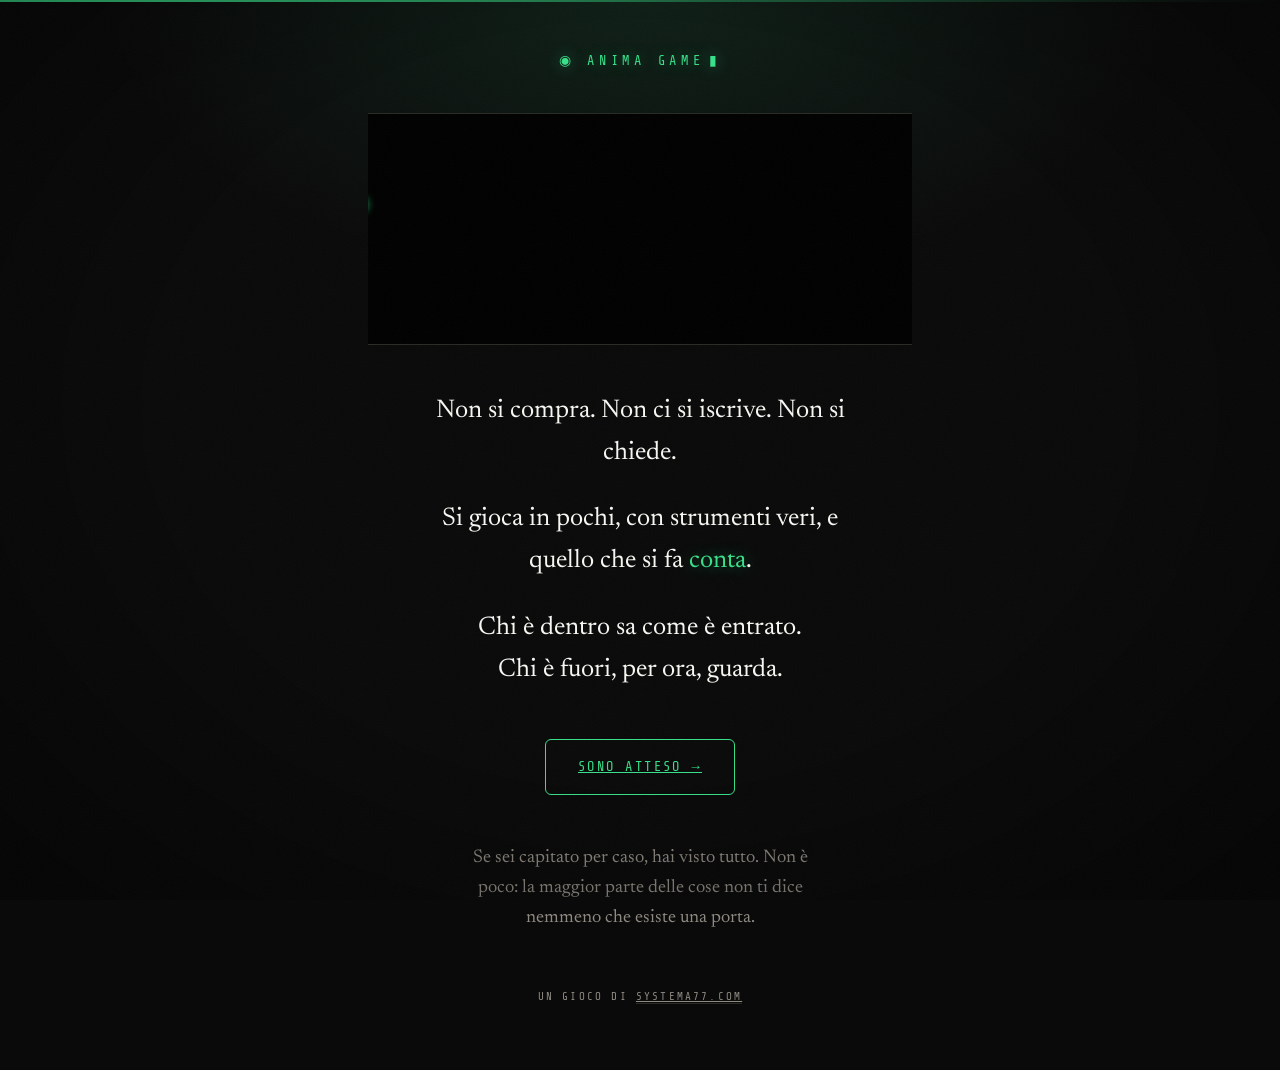
==== commit 2e249017: "JUDY: la porta parla per allusioni, e il solco è un serpente che si misura Due rilievi del Direttore" ====
--- a/index.html
+++ b/index.html
@@ -103,15 +103,20 @@
 
       <div class="solco" data-solco="#38E08A"></div>
 
+      <!-- 05/09, rilievo del Direttore: «l'invito deve capirsi indirettamente.
+           Direzione consegnata, testi no». Prima qui c'era il libretto
+           d'istruzioni: la tessera, il codice, i dieci posti. Adesso c'è
+           un'idea del gioco e nient'altro. Chi ha la carta capisce da solo
+           dov'è la maniglia. — JUDY -->
       <p class="detto">Non si compra. Non ci si iscrive. Non si chiede.</p>
 
-      <p class="detto">Arriva una tessera nera. Dietro c&rsquo;&egrave; un codice,
-         e il codice apre <b>una porta sola</b>.</p>
+      <p class="detto">Si gioca in pochi, con strumenti veri,
+         e quello che si fa <b>conta</b>.</p>
 
-      <p class="detto">Dentro ci sono strumenti veri e dieci posti.<br>
-         Fuori c&rsquo;&egrave; questa pagina.</p>
+      <p class="detto">Chi &egrave; dentro sa come &egrave; entrato.<br>
+         Chi &egrave; fuori, per ora, guarda.</p>
 
-      <a class="chiave" href="entra.html">Ho una carta &rarr;</a>
+      <a class="chiave" href="entra.html">Sono atteso &rarr;</a>
 
       <p class="detto muta" style="margin-top:3rem">Se sei capitato per caso, hai visto tutto.
          Non &egrave; poco: la maggior parte delle cose non ti dice nemmeno
--- a/assets/stile.css
+++ b/assets/stile.css
@@ -221,3 +221,22 @@
 @media (prefers-reduced-motion: reduce) {
   *, *::before, *::after { animation: none !important; }
 }
+
+/* ── LA LUCE 2077 — JUDY, 05/09 ──────────────────────────────────────────
+   Ordine del Direttore: «la 2077 è stupenda, falla anche nel gioco».
+   Stessa idea della vetrina di systema77.com, con l'unico colore di questa
+   casa: una riga al neon in cima a ogni pagina, un'alba verde che sale dal
+   bordo alto, e i pezzi già verdi (la marca, le parole forti) che emettono
+   luce invece di riceverla. Tutto FERMO: niente animazione, quindi il tetto
+   della luce non si tocca. Alfa dell'alba al 10%: il verde resta accento,
+   il nero resta fondale. */
+body {
+  border-top: 2px solid transparent;
+  border-image: linear-gradient(90deg, var(--verde) 0%, rgba(56, 224, 138, .35) 55%, transparent 100%) 1;
+  background-image: radial-gradient(60% 38% at 50% 0%, rgba(56, 224, 138, .10), transparent 70%);
+  background-repeat: no-repeat;
+}
+.marca,
+h1 b, h2 b, .detto b {
+  text-shadow: 0 0 16px rgba(56, 224, 138, .45);
+}
